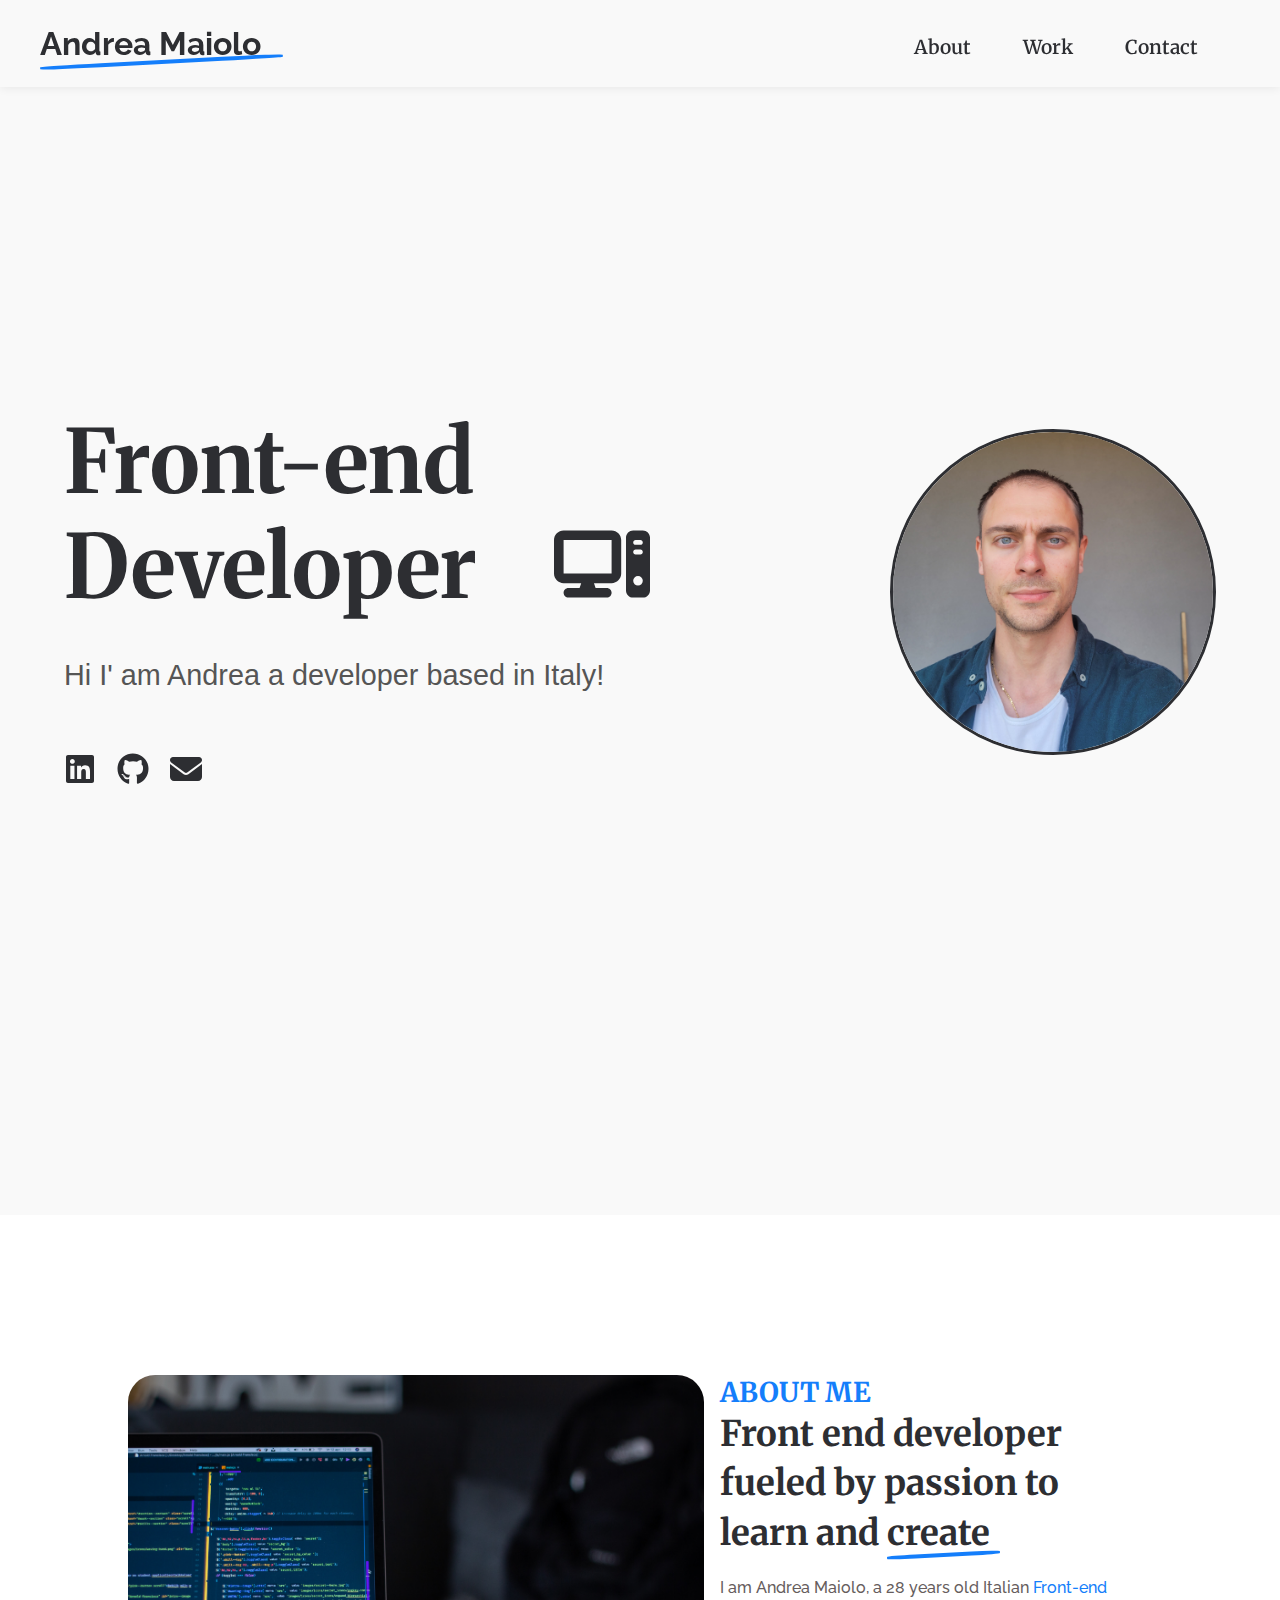
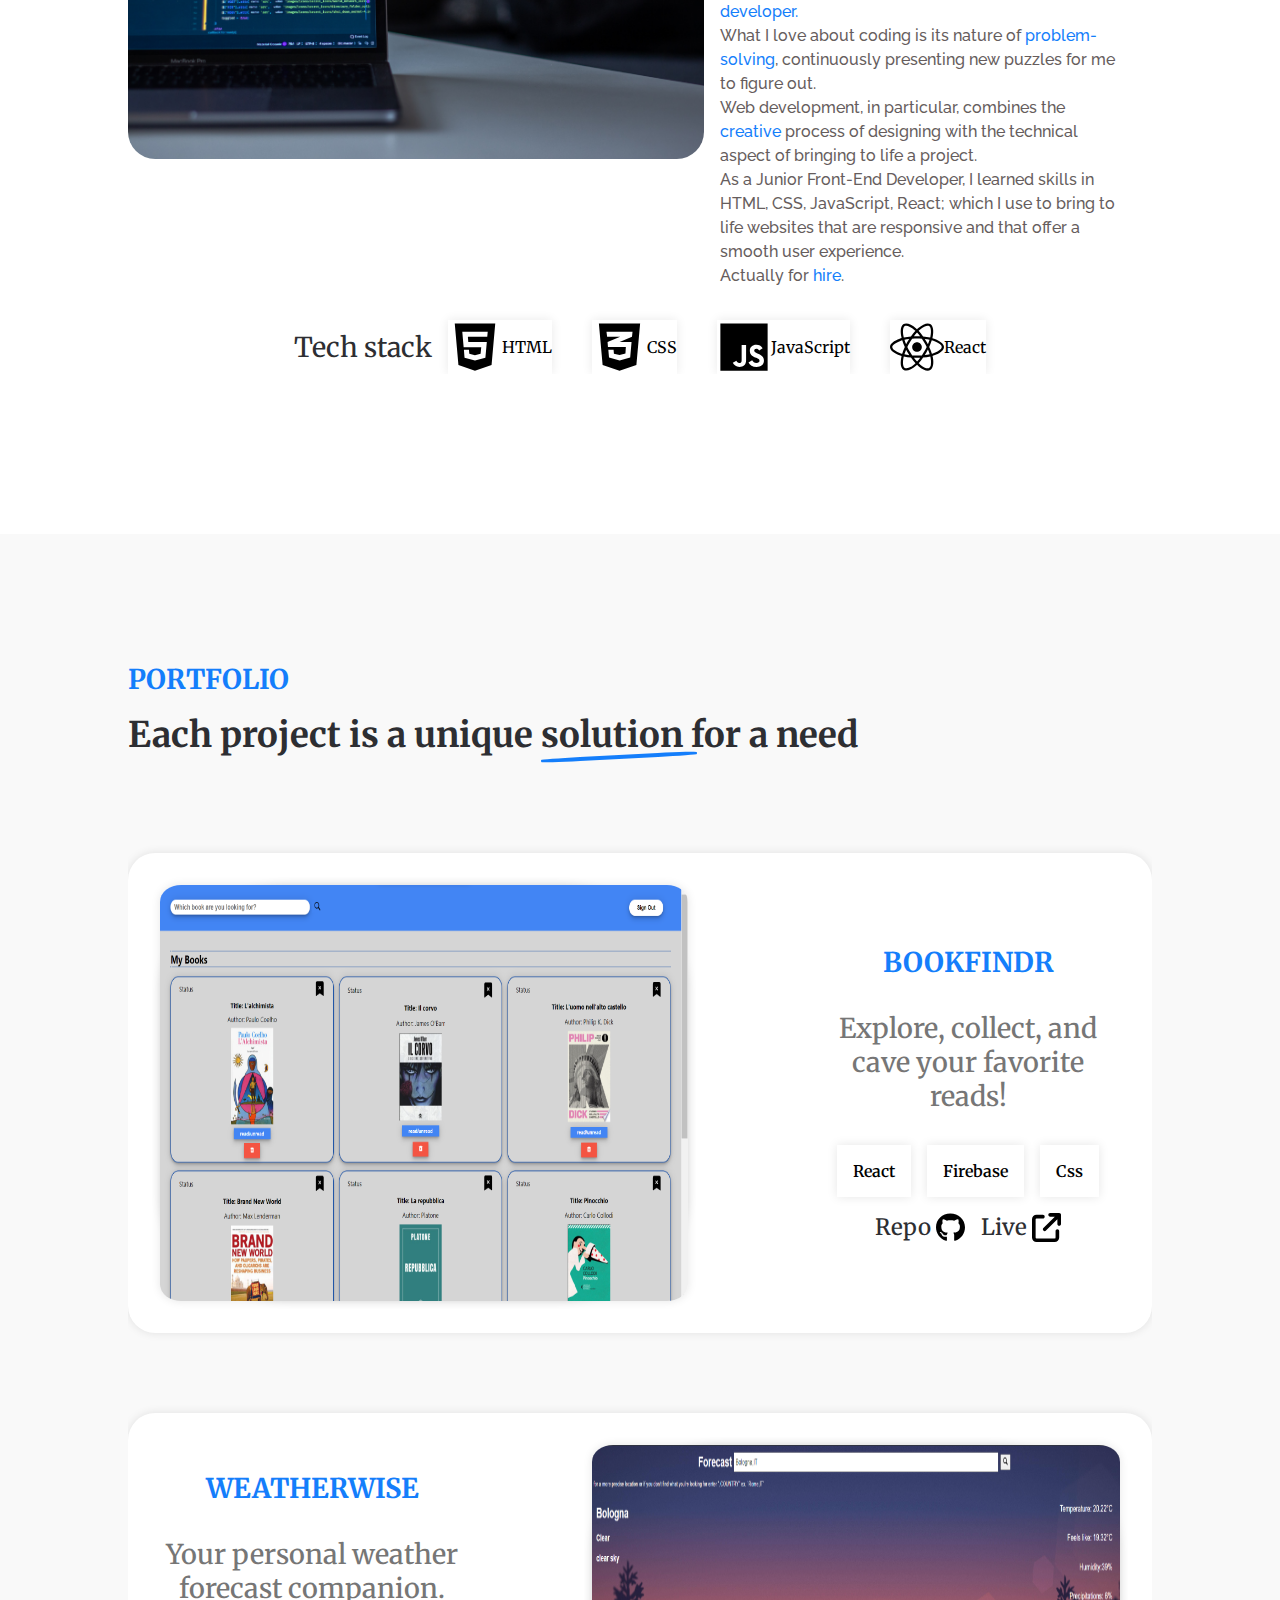
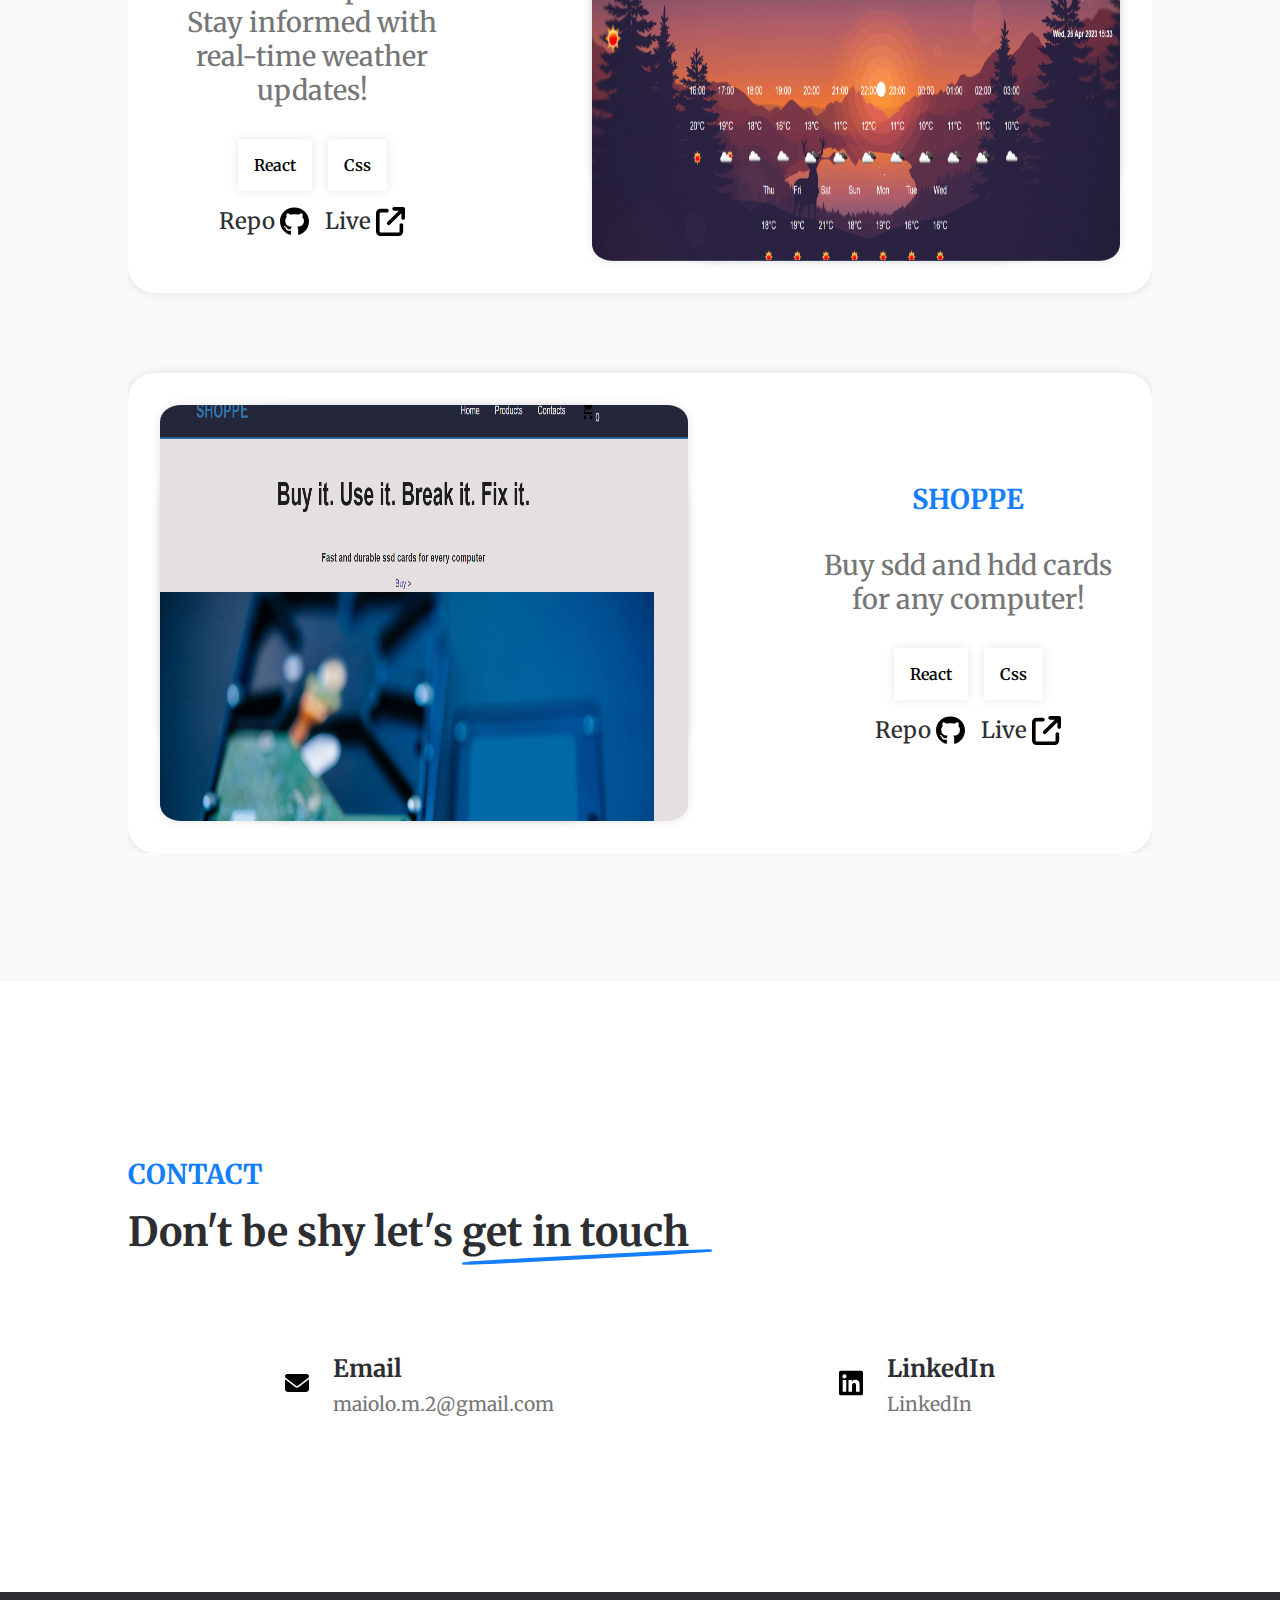
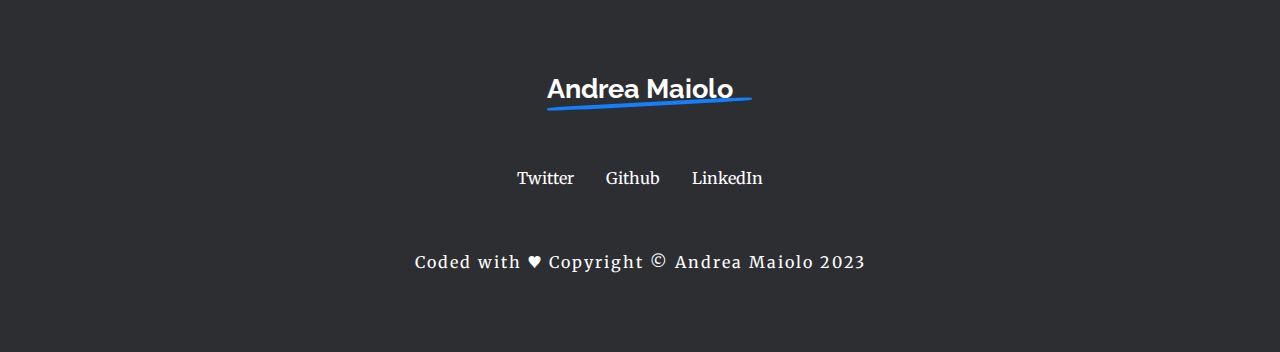
==== index.html @ f1e8a457 "added style to mobile navbar" ====
<!DOCTYPE html>
<html lang="en">
  <head>
    <meta charset="UTF-8">
    <meta name="description" content="Andrea Maiolo, Front-end developer portfolio">
    <meta name="keywords" content="HTML, CSS, JavaScript, Portfolio, WebDevelopment, Front-End developer">
    <meta name="author" content="Andrea Maiolo">
    <meta name="viewport" content="width=device-width, initial-scale=1.0">
    <title>Andrea Maiolo | Web Developer</title>
    <link rel="icon" href="/pictures/icon.png">
    <link rel="stylesheet" type="text/css" href="style.css">
    <link rel="preconnect" href="https://fonts.googleapis.com">
    <link rel="preconnect" href="https://fonts.gstatic.com" crossorigin>
    <link href="https://fonts.googleapis.com/css2?family=Raleway:ital,wght@0,100;0,200;0,300;0,400;0,500;0,600;0,700;1,100;1,200;1,300;1,400;1,500;1,600;1,700&display=swap" rel="stylesheet">
    <link href="https://fonts.googleapis.com/css2?family=Merriweather:ital,wght@0,300;0,400;0,700;0,900;1,300;1,400;1,700;1,900&family=Raleway:ital,wght@0,100;0,200;0,300;0,400;0,500;0,600;0,700;1,100;1,200;1,300;1,400;1,500;1,600;1,700&display=swap" rel="stylesheet">
  </head>
  <body>
    <div class="root">
      <nav class="navbar">
        <h3 id="name"><span class="pencil-underline">Andrea Maiolo</span></h3>
        <ul>
          <li><a aria-label="About" href="#about">About</a></li>
          <li><a aria-label="Work" href="#projects">Work</a></li>
          <li><a aria-label="Contact" href="#contact">Contact</a></li>
          <li>
            <svg alt="menu" class="burgerIcon" xmlns="http://www.w3.org/2000/svg" viewBox="0 0 448 512">
             <path d="M0 96C0 78.3 14.3 64 32 64H416c17.7 0 32 14.3 32 32s-14.3 32-32 32H32C14.3 128 0 113.7 0 96zM0 256c0-17.7 14.3-32 32-32H416c17.7 0 32 14.3 32 32s-14.3 32-32 32H32c-17.7 0-32-14.3-32-32zM448 416c0 17.7-14.3 32-32 32H32c-17.7 0-32-14.3-32-32s14.3-32 32-32H416c17.7 0 32 14.3 32 32z"/>
            </svg>
          </li>
        </ul>
      </nav>

      <div class="mobile-nav closed-menu">
        <span>
          <img src="./pictures/xmark-solid.svg" alt="close-menu" class="closeIcon closed-menu"/>
        </span>
        <ul class="ulNavbar">
          <li><a aria-label="About" class="linkForSection" href="#about">About</a></li>
          <li><a aria-label="Work" class="linkForSection" href="#projects">Work</a></li>
          <li><a aria-label="Contact" class="linkForSection" href="#contact">Contact</a></li>
        </ul>
      </div>

      <section id="home" class="hero">
        <div class="container">
          <div class="hero-content">
            <div class="hero-main">
              <div class="hero-text">
                <h1>Front-end Developer</h1>
                <svg id="computerSvg" alt="computer icon "xmlns="http://www.w3.org/2000/svg" viewBox="0 0 640 512">
                  <path d="M384 96V320H64L64 96H384zM64 32C28.7 32 0 60.7 0 96V320c0 35.3 28.7 64 64 64H181.3l-10.7 32H96c-17.7 0-32 14.3-32 32s14.3 32 32 32H352c17.7 0 32-14.3 32-32s-14.3-32-32-32H277.3l-10.7-32H384c35.3 0 64-28.7 64-64V96c0-35.3-28.7-64-64-64H64zm464 0c-26.5 0-48 21.5-48 48V432c0 26.5 21.5 48 48 48h64c26.5 0 48-21.5 48-48V80c0-26.5-21.5-48-48-48H528zm16 64h32c8.8 0 16 7.2 16 16s-7.2 16-16 16H544c-8.8 0-16-7.2-16-16s7.2-16 16-16zm-16 80c0-8.8 7.2-16 16-16h32c8.8 0 16 7.2 16 16s-7.2 16-16 16H544c-8.8 0-16-7.2-16-16zm32 160a32 32 0 1 1 0 64 32 32 0 1 1 0-64z"/>
                </svg>
                <p>Hi I' am Andrea a developer based in Italy!</p>
                <span>
                  <a aria-label="LinkedIn link"  href="https://www.linkedin.com/in/andrea-maiolo-671196141/">
                    <svg alt="linkdin icon"  xmlns="http://www.w3.org/2000/svg" viewBox="0 0 448 512">
                      <path d="M416 32H31.9C14.3 32 0 46.5 0 64.3v383.4C0 465.5 14.3 480 31.9 480H416c17.6 0 32-14.5 32-32.3V64.3c0-17.8-14.4-32.3-32-32.3zM135.4 416H69V202.2h66.5V416zm-33.2-243c-21.3 0-38.5-17.3-38.5-38.5S80.9 96 102.2 96c21.2 0 38.5 17.3 38.5 38.5 0 21.3-17.2 38.5-38.5 38.5zm282.1 243h-66.4V312c0-24.8-.5-56.7-34.5-56.7-34.6 0-39.9 27-39.9 54.9V416h-66.4V202.2h63.7v29.2h.9c8.9-16.8 30.6-34.5 62.9-34.5 67.2 0 79.7 44.3 79.7 101.9V416z"/>
                    </svg>
                  </a>
                  <a aria-label="Github link"  href="https://github.com/andrea-maiolo">
                    <svg alt="github icon" xmlns="http://www.w3.org/2000/svg" viewBox="0 0 496 512">
                      <path d="M165.9 397.4c0 2-2.3 3.6-5.2 3.6-3.3.3-5.6-1.3-5.6-3.6 0-2 2.3-3.6 5.2-3.6 3-.3 5.6 1.3 5.6 3.6zm-31.1-4.5c-.7 2 1.3 4.3 4.3 4.9 2.6 1 5.6 0 6.2-2s-1.3-4.3-4.3-5.2c-2.6-.7-5.5.3-6.2 2.3zm44.2-1.7c-2.9.7-4.9 2.6-4.6 4.9.3 2 2.9 3.3 5.9 2.6 2.9-.7 4.9-2.6 4.6-4.6-.3-1.9-3-3.2-5.9-2.9zM244.8 8C106.1 8 0 113.3 0 252c0 110.9 69.8 205.8 169.5 239.2 12.8 2.3 17.3-5.6 17.3-12.1 0-6.2-.3-40.4-.3-61.4 0 0-70 15-84.7-29.8 0 0-11.4-29.1-27.8-36.6 0 0-22.9-15.7 1.6-15.4 0 0 24.9 2 38.6 25.8 21.9 38.6 58.6 27.5 72.9 20.9 2.3-16 8.8-27.1 16-33.7-55.9-6.2-112.3-14.3-112.3-110.5 0-27.5 7.6-41.3 23.6-58.9-2.6-6.5-11.1-33.3 2.6-67.9 20.9-6.5 69 27 69 27 20-5.6 41.5-8.5 62.8-8.5s42.8 2.9 62.8 8.5c0 0 48.1-33.6 69-27 13.7 34.7 5.2 61.4 2.6 67.9 16 17.7 25.8 31.5 25.8 58.9 0 96.5-58.9 104.2-114.8 110.5 9.2 7.9 17 22.9 17 46.4 0 33.7-.3 75.4-.3 83.6 0 6.5 4.6 14.4 17.3 12.1C428.2 457.8 496 362.9 496 252 496 113.3 383.5 8 244.8 8zM97.2 352.9c-1.3 1-1 3.3.7 5.2 1.6 1.6 3.9 2.3 5.2 1 1.3-1 1-3.3-.7-5.2-1.6-1.6-3.9-2.3-5.2-1zm-10.8-8.1c-.7 1.3.3 2.9 2.3 3.9 1.6 1 3.6.7 4.3-.7.7-1.3-.3-2.9-2.3-3.9-2-.6-3.6-.3-4.3.7zm32.4 35.6c-1.6 1.3-1 4.3 1.3 6.2 2.3 2.3 5.2 2.6 6.5 1 1.3-1.3.7-4.3-1.3-6.2-2.2-2.3-5.2-2.6-6.5-1zm-11.4-14.7c-1.6 1-1.6 3.6 0 5.9 1.6 2.3 4.3 3.3 5.6 2.3 1.6-1.3 1.6-3.9 0-6.2-1.4-2.3-4-3.3-5.6-2z"/>
                    </svg>
                  </a>
                  <a aria-label="Email"  href="mailto:maiolo.m.2@gmail.com">
                    <svg alt="email icon" xmlns="http://www.w3.org/2000/svg" viewBox="0 0 512 512">
                      <path d="M48 64C21.5 64 0 85.5 0 112c0 15.1 7.1 29.3 19.2 38.4L236.8 313.6c11.4 8.5 27 8.5 38.4 0L492.8 150.4c12.1-9.1 19.2-23.3 19.2-38.4c0-26.5-21.5-48-48-48H48zM0 176V384c0 35.3 28.7 64 64 64H448c35.3 0 64-28.7 64-64V176L294.4 339.2c-22.8 17.1-54 17.1-76.8 0L0 176z"/>
                    </svg>
                  </a>
                </span>
              </div>
              <div class="hero-img">
                <img alt="personal picture" id="personal-pic" src="./pictures/personalPic2.jpg">
              </div>
            </div>
          </div>
        </div>
      </section>

      <section class="about" id="about">
        <div class="nonHeroContainers">
          <div class="about-container">
            <div class="img-side">
              <img id="about-img" alt="laptop picture" src="./pictures/arnold-francisca-nPhl2x4fk2s-unsplash.jpg">
            </div>
            <div class="text-side">
              <h3>About me</h3>
              <h4>Front end developer fueled by passion to learn and <span class="pencil-underline">create</span></h4>
              <p>
                I am Andrea Maiolo, a 28 years old Italian <span class="highlights">Front-end developer.</span><br/>
                What I love about coding is its nature of <span class="highlights">problem-solving</span>, continuously presenting
                new puzzles for me to figure out.<br/>
                Web development, in particular, combines the
                 <span class="highlights">creative</span> process of designing with the 
                technical aspect of bringing to life a project.<br/>
                As a Junior Front-End Developer, I learned skills in HTML, CSS, JavaScript, React;
                which I  use to bring to life websites that are responsive and that offer a smooth user experience.<br/>
                Actually for <span class="highlights">hire</span>.
              </p>
            </div>
            <div class="skills">
              <p id="tech-stack">Tech stack</p>
               <div class="logos">
                <ul>
                  <li>
                     <img alt="html icon" src="./pictures/html5.svg">
                     <p>HTML</p>
                  </li>
                  <li>
                      <img alt="css icon" src="./pictures/css3-alt.svg">
                      <p>CSS</p>
                 </li>
                 <li>
                      <img alt="javascript icon" src="./pictures/js.svg">
                      <p>JavaScript</p>
                  </li>
                  <li>
                      <img alt="react icon" src="./pictures/react.svg">
                      <p>React</p>
                  </li>
                </ul>
              </div> 
            </div>
          </div>
        </div>
      </section>

      <section class="projects" id="projects">
        <div class="nonHeroContainers" >
          <div class="project-content">
            <p>Portfolio</p>
            <h3>Each project is a unique  <span class="pencil-underline">solution</span> for a need</h3>
            <div class="projects-grid">
              <div class="single-proj">
                <div class="proj-img">
                  <a aria-label="Github project repo"  target="_blank" href="https://andrea-maiolo.github.io/library-app/">
                  <img src="./pictures/libraryProject.png" id="proj-1-img" alt="library project"/>
                  </a>
                </div>
                <div class="proj-text">
                  <h3>BookFindr</h3>
                  <p>Explore, collect, and cave your favorite reads!</p>
                  <div class="stack">
                    <p>React</p>
                    <p>Firebase</p>
                    <p>Css</p>
                  </div>
                  <div class="links">
                    <a aria-label="Github project repo" target="_blank" class="anchor-proj" href="https://github.com/andrea-maiolo/library-app">Repo
                      <img alt="github icon" class="icon-proj" src="./pictures/github.svg"/>
                    </a>
                    <a aria-label="Live site"  target="_blank" class="anchor-proj"  href="https://andrea-maiolo.github.io/library-app/">Live
                      <img alt="github icon" class="icon-proj" src="./pictures/arrow-up-right-from-square-solid.svg"/>
                    </a>
                  </div>
                </div>
              </div>
              <div class="single-proj">
                <div class="proj-text">
                  <h3>WeatherWise</h3>
                  <p>Your personal weather forecast companion. Stay informed with real-time weather updates!</p>
                  <div class="stack">
                    <p>React</p>
                    <p>Css</p>
                  </div>
                  <div class="links">
                    <a aria-label="Github project repo" target="_blank" class="anchor-proj" href="https://github.com/andrea-maiolo/weather-app/">Repo
                      <img alt="github icon" class="icon-proj" src="./pictures/github.svg"/>
                    </a>
                    <a aria-label="Live site" target="_blank" class="anchor-proj"  href="https://andrea-maiolo.github.io/weather-app/">Live
                      <img alt="github icon" class="icon-proj" src="./pictures/arrow-up-right-from-square-solid.svg"/>
                    </a>
                  </div>
                </div>
                <div class="proj-img">
                  <a aria-label="Github project repo"  target="_blank" href="https://andrea-maiolo.github.io/weather-app/">
                    <img alt="weather-app project" id="proj-2-img" src="./pictures/weather.png" />
                  </a>
                </div>
              </div>
              <div class="single-proj">
                <div class="proj-img">
                  <a aria-label="Github project repo" target="_blank" href= "https://andrea-maiolo.github.io/eCommerce/">
                    <img alt="e-commerce project" id="proj-3-img" src="./pictures/ecomProject.png" />
                  </a>
                </div>
                <div class="proj-text">
                  <h3>Shoppe</h3>
                  <p>Buy sdd and hdd cards for any computer!</p>
                  <div class="tech stack">
                    <p>React</p>
                    <p>Css</p>
                  </div>
                  <div class="links">
                    <a aria-label="Github project repo" target="_blank" class="anchor-proj" href="https://github.com/andrea-maiolo/eCommerce/">Repo
                      <img alt="github icon" class="icon-proj" src="./pictures/github.svg"/>
                    </a>
                    <a aria-label="Live site" target="_blank" class="anchor-proj"  href="https://andrea-maiolo.github.io/eCommerce/">Live
                      <img alt="github icon" class="icon-proj" src="./pictures/arrow-up-right-from-square-solid.svg"/>
                    </a>
                  </div>
                </div>
              </div>
            </div>
          </div>
        </div>
      </section>

      <section class="contact" id="contact">
        <div class="nonHeroContainers">
          <div class="contact-content">
            <div class="contact-title">
              <p>contact</p>
              <h3>Don't be shy let's <span class="pencil-underline">get in touch</span></h3>
            </div>
            <div class="contact-icons">
              <div class="singleIcon leftIcon">
              <span>
                <img alt="email icon" id="mailContactIcon" src="./pictures/envelope-solid.svg"/> 
              </span>
              <div class="contact-info">
                <h4>Email</h4>
                <a aria-label="Email"  href="mailto:maiolo.m.2@gmail.com">maiolo.m.2@gmail.com</a>
                </div>
              </div>
              <div class="singleIcon rightIcon">
                <span>
                  <img alt="LinkedIn icon" id="inContactIcon" src="./pictures/linkedin.svg"/> 
                </span>
                <div class="contact-info">
                  <h4>LinkedIn</h4>
                  <a aria-label="LinkedIn link"  href="https://www.linkedin.com/in/andrea-maiolo-671196141/">LinkedIn</a>
                </div>
              </div>
            </div>
          </div>
        </div>
      </section>

      <footer>
        <div class="nonHeroContainers">
          <div class="footerc">
            <h3 id="nameFooter"><span class="pencil-underline-footer">Andrea Maiolo</a></h3>
            <div class="footerc-socials">
              <a aria-label="twitter personal profile"  target="_blank" href="https://twitter.com/@AndreaMaiolo_" >Twitter</a>
              <a aria-label="github personal profile"  target="_blank" href="https://github.com/andrea-maiolo">Github</a>
              <a aria-label="linkedin personal profile"  target="_blank" href="https://www.linkedin.com/in/andrea-maiolo-671196141/">LinkedIn</a>
            </div>
            <p>Coded with ♥ Copyright © Andrea Maiolo 2023</p>
          </div>
        </div>
      </footer>
    </div>
  </body>
  <script src="main.js"></script>
</html>
---- style.css ----
* {
  box-sizing: border-box;
  margin: 0;
  padding: 0;
}

html {
  scroll-behavior: smooth;
}

body {
  height: 100%;
  background-color: #e1dfdd;
  margin: 0;
  font-family: Merriweather;
}

.root {
  margin: 0;
  padding: 0;
  box-sizing: border-box;
}

.navbar {
  display: flex;
  align-items: center;
  justify-content: space-between;
  background-color: #f9f9f9;
  box-shadow: 0 0 10px rgba(0, 0, 0, 0.09);
  font-size: 1.7rem;
  position: fixed;
  top: 0;
  left: 0;
  width: 100%;
  padding: 25px 40px;
  z-index: 1;
}

#name {
  color: #2d2e32;
  cursor: pointer;
  font-family: Raleway, sans-serif;
}

.burgerIcon {
  display: none;
}

nav ul {
  display: flex;
  gap: 2rem;
  list-style: none;
}

nav > ul > li > a {
  color: #2d2e32;
  font-weight: 600;
  text-decoration: none;
  font-size: 1.2rem;
  position: relative;
  padding: 0 10px;
}

nav > ul > li > a::after {
  display: block;
  content: "";
  position: absolute;
  background-color: #147efb;
  height: 4px;
  width: 0;
  left: 0;
  bottom: -2px;
  border-radius: 25%;
  transition: all 0.3s;
}

nav > ul > li > a:hover::after {
  width: 110%;
  transform: rotate(-3deg);
}

.mobile-nav {
  align-items: center;
  background-color: #fff;
  display: flex;
  height: 100vh;
  justify-content: center;
  left: 0;
  position: fixed;
  text-align: center;
  top: 0;
  transition: all 0.3s ease-in-out;
  width: 100%;
  z-index: 300;
}

.closed-menu {
  left: -100% !important;
}

.ulNavbar > li > a {
  color: #2d2e32;
  font-weight: 600;
  text-decoration: none;
  position: relative;
  padding: 0 10px;
}

.ulNavbar > li > a::after {
  display: block;
  content: "";
  position: absolute;
  background-color: #147efb;
  height: 4px;
  width: 0;
  left: 0;
  bottom: -2px;
  border-radius: 25%;
  transition: all 0.3s;
}

.ulNavbar > li > a:hover::after {
  width: 110%;
  transform: rotate(-3deg);
}

.container {
  margin: 0 auto;
  max-width: 107rem;
  padding: 0 4rem;
}

.hero {
  background-color: #f9f9f9;
}

.hero-content {
  display: flex;
  flex-direction: column;
  align-items: center;
  justify-content: end;
  height: 100vh;
  width: 100%;
  overflow: hidden;
}

.hero-main {
  align-items: center;
  display: flex;
  gap: 2rem;
  justify-content: center;
  position: relative;
}

.hero-text {
  display: flex;
  flex-direction: column;
  max-width: 50rem;
  position: relative;
}

.hero-text svg {
  height: 6rem;
  position: absolute;
  right: 13rem;
  top: 8.7rem;
  width: 6rem;
  fill: #2d2e32;
}

.hero-text h1 {
  color: #2d2e32;
  font-size: 5.5rem;
  line-height: 1.2;
  margin-bottom: 2rem;
  margin-top: 2rem;
}

.hero-text p {
  color: #555;
  font-family: Mulish, sans-serif;
  font-size: 1.8rem;
  font-weight: 500;
  line-height: 1.6;
}

.hero-text span {
  cursor: pointer;
  display: flex;
  gap: 1.3rem;
  margin: 2.5rem 0;
}

.hero-text span a {
  color: #2d2e32;
  font-size: 3rem;
}

.hero-text span svg {
  position: inherit;
  fill: #2d2e32;
  width: 2rem;
  height: 2rem;
}

.hero-img {
  border: 3px solid #2d2e32;
  position: relative;
  border-radius: 50%;
  display: flex;
  margin-bottom: 2rem;
}

#personal-pic {
  height: 20em;
  width: 20em;
  border-radius: 50%;
}

.about {
  background-color: #fff;
  padding: 10rem 0;
}

.nonHeroContainers {
  margin: 0 auto;
  max-width: 107rem;
  padding: 0 8rem;
}

.about-container {
  align-items: center;
  display: grid;
  grid-template-areas:
    "about-img about-text"
    "about-tech about-tech";
  justify-content: center;
  gap: 1rem;
  overflow: hidden;
}

.img-side {
  position: relative;
  grid-area: about-img;
  height: 100%;
}

#about-img {
  border-radius: 1.7rem;
  width: 36rem;
}

.text-side {
  padding-right: 1.5rem;
  grid-area: about-text;
  margin-bottom: 1rem;
}

.text-side h3 {
  color: #147efb;
  font-size: 1.7rem;
  font-weight: 700;
  text-transform: uppercase;
}

.text-side h4 {
  color: #2d2e32;
  font-size: 2.2rem;
  line-height: 1.4;
  margin-bottom: 1.2rem;
}

.pencil-underline {
  position: relative;
}

.pencil-underline::after {
  content: "";
  position: absolute;
  bottom: -2px;
  left: 0;
  width: 110%;
  height: 4px;
  background-color: #147efb;
  border-radius: 25%;
  transform: rotate(-3deg);
}

.text-side p {
  color: #665d5d;
  font-family: Raleway, sans-serif;
  font-weight: 500;
  line-height: 1.5;
}

.skills {
  grid-area: about-tech;
  display: flex;
  align-items: center;
  justify-content: center;
  gap: 1rem;
}

#tech-stack {
  font-size: 1.7rem;
  color: #2d2e32;
}

.skills ul {
  display: flex;
  flex-wrap: wrap;
  gap: 2.5rem;
  list-style: none;
}

.skills ul li {
  box-shadow: 0 0 10px rgba(0, 0, 0, 0.09);
  cursor: pointer;
  display: flex;
  align-items: center;
  justify-content: center;
}

.skills ul li img {
  height: 3.4rem;
  width: 3.4rem;
}

.projects {
  background-color: #f9f9f9;
  padding: 8rem 0;
}

.project-content {
  display: flex;
  flex-direction: column;
  overflow: hidden;
}

.project-content p {
  color: #147efb;
  font-size: 1.7rem;
  font-weight: 700;
  margin-bottom: 1rem;
  text-transform: uppercase;
}

.project-content h3 {
  color: #2d2e32;
  font-size: 2.2rem;
  margin-bottom: 6rem;
}

.projects-grid {
  /* technicaly not a grid */
  display: flex;
  flex-direction: column;
  gap: 5rem;
  height: auto;
}

.single-proj {
  display: flex;
  flex-direction: row;
  gap: 8rem;
  height: 30rem;
  padding: 2rem;
  background-color: #fff;
  border-radius: 1.7rem;
  box-shadow: 0 0 10px rgba(0, 0, 0, 0.1);
  transition: all 0.3s;
}

.single-proj:hover {
  transform: translateY(-10px);
  box-shadow: 7px 7px 2px rgba(66, 133, 244, 0.1);
}

#proj-1-img {
  height: 100%;
  max-width: 33rem;
  border-radius: 4%;
  box-shadow: 0 0 10px rgba(0, 0, 0, 0.1);
}

#proj-2-img {
  height: 100%;
  max-width: 33rem;
  border-radius: 4%;
  box-shadow: 0 0 10px rgba(0, 0, 0, 0.1);
}

#proj-3-img {
  height: 100%;
  max-width: 33rem;
  border-radius: 4%;
  box-shadow: 0 0 10px rgba(0, 0, 0, 0.1);
}

.proj-img {
  border-radius: 25%;
  box-shadow: 0 0 10px rgba(0, 0, 0, 0.1);
}

.proj-text {
  display: flex;
  flex-direction: column;
  align-items: center;
  height: auto;
  justify-content: center;
  width: 30rem;
}

.proj-text h3 {
  color: #147efb;
  font-size: 1.7rem;
  margin-bottom: 2rem;
  position: relative;
  text-transform: uppercase;
}

.proj-text p {
  color: #767676;
  font-size: 1.7rem;
  font-weight: 500;
  text-align: center;
  text-transform: none;
}

.stack {
  display: flex;
  gap: 1rem;
  justify-content: center;
  margin-top: 1rem;
}

.stack p {
  background-color: #fff;
  box-shadow: 0 0 10px rgba(0, 0, 0, 0.1);
  color: #000 !important;
  font-weight: 600 !important;
  padding: 1rem;
  font-size: 16px;
}

.links {
  align-items: center;
  display: flex;
  gap: 1rem;
  justify-content: center;
}

.links a {
  color: #2d2e32;
  font-size: 1.4rem;
  font-weight: 500;
  gap: 5px;
  text-decoration: none;
}

.anchor-proj {
  display: flex;
  align-items: center;
  justify-content: center;
}

.icon-proj {
  width: 1.8rem;
}

.highlights {
  color: #147efb;
}

.contact {
  background-color: #fff;
  padding: 11rem 0;
}

.contact-content {
  display: flex;
  flex-direction: column;
  overflow: hidden;
}

.contact-title p {
  color: #147efb;
  font-size: 1.7rem;
  font-weight: 700;
  margin-bottom: 1rem;
  text-transform: uppercase;
}

.contact-title h3 {
  color: #2d2e32;
  font-size: 2.5rem;
}

.contact-icons {
  display: flex;
  flex-wrap: wrap;
  gap: 8rem;
  margin-top: 6rem;
  justify-content: space-evenly;
}

.singleIcon {
  align-items: center;
  display: flex;
  gap: 1.5rem;
  transition: all 0.3s;
  cursor: pointer;
  border-radius: 5%;
}

.singleIcon:hover {
  transform: translateY(-10px);
  box-shadow: 5px 5px 5px rgba(66, 133, 244, 0.5);
}

.singleIcon span img {
  width: 1.5rem;
}

.contact-info {
  display: flex;
  flex-direction: column;
  gap: 0.5rem;
}

.contact-info h4 {
  color: #2d2e32;
  font-size: 1.5rem;
}

.contact-info a {
  color: #767676;
  cursor: pointer;
  font-size: 1.2rem;
  text-decoration: none;
}

footer {
  background-color: #2d2e32;
  padding: 5rem 0;
  width: 100%;
}

.footerc {
  display: flex;
  align-items: center;
  justify-content: space-between;
  flex-direction: column;
  gap: 4rem;
}

.footerc p {
  color: #fff;
  letter-spacing: 0.2ch;
}

#nameFooter {
  color: #fff;
  cursor: pointer;
  font-family: Raleway, sans-serif;
  font-size: 1.7rem;
}

.pencil-underline-footer {
  position: relative;
}

.pencil-underline-footer::after {
  content: "";
  position: absolute;
  bottom: -2px;
  left: 0;
  width: 110%;
  height: 4px;
  background-color: #147efb;
  border-radius: 25%;
  transform: rotate(-3deg);
}

.footerc-socials {
  display: flex;
  gap: 2rem;
}

.footerc-socials a {
  text-decoration: none;
  color: #fff;
  cursor: pointer;
}

@media screen and (min-width: 300px) and (max-width: 424px) {
  .navbar > ul > li > a {
    display: none;
  }

  .closeIcon {
    cursor: pointer;
    width: 2rem;
    position: absolute;
    top: 1.2rem;
    right: 1.8rem;
  }

  .burgerIcon {
    cursor: pointer;
    display: inline;
    width: 1.5rem;
    fill: #2d2e32;
  }

  .ulNavbar {
    list-style: none;
    font-size: 2em;
    line-height: 8rem;
  }

  #computerSvg {
    position: initial;
  }

  .hero-content {
    justify-content: center;
    height: 142vh;
  }

  .container {
    padding: 0 1rem;
  }

  .nonHeroContainers {
    padding: 0 1rem;
  }

  .hero-main {
    flex-direction: column;
  }

  .hero-text {
    align-items: center;
    justify-content: center;
  }

  .hero-text h1 {
    font-size: 2.2rem;
  }

  .about-container {
    display: flex;
    flex-direction: column;
  }

  .skills {
    flex-direction: column;
  }

  .single-proj {
    flex-direction: column;
    gap: 4rem;
    height: auto;
    align-items: center;
  }

  .contact-icons {
    gap: 4rem;
  }
}

@media screen and (min-width: 425px) and (max-width: 768px) {
  .navbar > ul > li > a {
    display: none;
  }

  .closeIcon {
    cursor: pointer;
    width: 2rem;
    position: absolute;
    top: 1.2rem;
    right: 1.8rem;
  }

  .burgerIcon {
    cursor: pointer;
    display: inline;
    width: 1.5rem;
    fill: #2d2e32;
  }

  .ulNavbar {
    list-style: none;
    font-size: 2em;
    line-height: 8rem;
  }

  #computerSvg {
    position: initial;
  }

  .hero-content {
    justify-content: center;
    height: 180vh;
  }

  .container {
    padding: 0 1rem;
  }

  .nonHeroContainers {
    padding: 0 1rem;
  }

  .hero-main {
    flex-direction: column;
  }

  .hero-text {
    align-items: center;
    justify-content: center;
  }

  .hero-text h1 {
    font-size: 2.2rem;
  }

  .about-container {
    display: flex;
    flex-direction: column;
  }

  .single-proj {
    flex-direction: column;
    gap: 4rem;
    height: auto;
    align-items: center;
  }

  .contact-icons {
    gap: 4rem;
  }
}

@media screen and (min-width: 768px) and (max-width: 1023px) {
  .hero-content {
    height: 200vh;
  }

  .hero-main {
    flex-direction: column;
  }

  .hero-text {
    align-items: center;
  }

  .hero-text h1 {
    font-size: 3.5rem;
  }

  #computerSvg {
    position: initial;
  }

  .about-container {
    display: flex;
    flex-direction: column;
  }

  .single-proj {
    flex-direction: column;
    gap: 4rem;
    height: auto;
    align-items: center;
  }
}

@media screen and (min-width: 1024px) and (max-width: 1249px) {
  #computerSvg {
    position: initial;
  }

  .hero-content {
    justify-content: center;
    height: 142vh;
  }

  .single-proj {
    gap: 4rem;
  }

  #proj-1-img {
    max-width: 26rem;
  }

  #proj-2-img {
    max-width: 26rem;
  }

  #proj-3-img {
    max-width: 26rem;
  }
}

@media screen and (min-width: 1250px) {
  .hero-content {
    justify-content: center;
    height: 135vh;
  }
}

@media screen and (min-width: 1441px) {
  .navbar {
    justify-content: space-evenly;
  }

  .hero-content {
    justify-content: center;
  }

  .about {
    padding: 12rem 0;
  }

  .about-container {
    gap: 5rem;
  }

  .about-container p {
    font-size: 20px;
  }

  .img-side {
    height: 100%;
  }
}
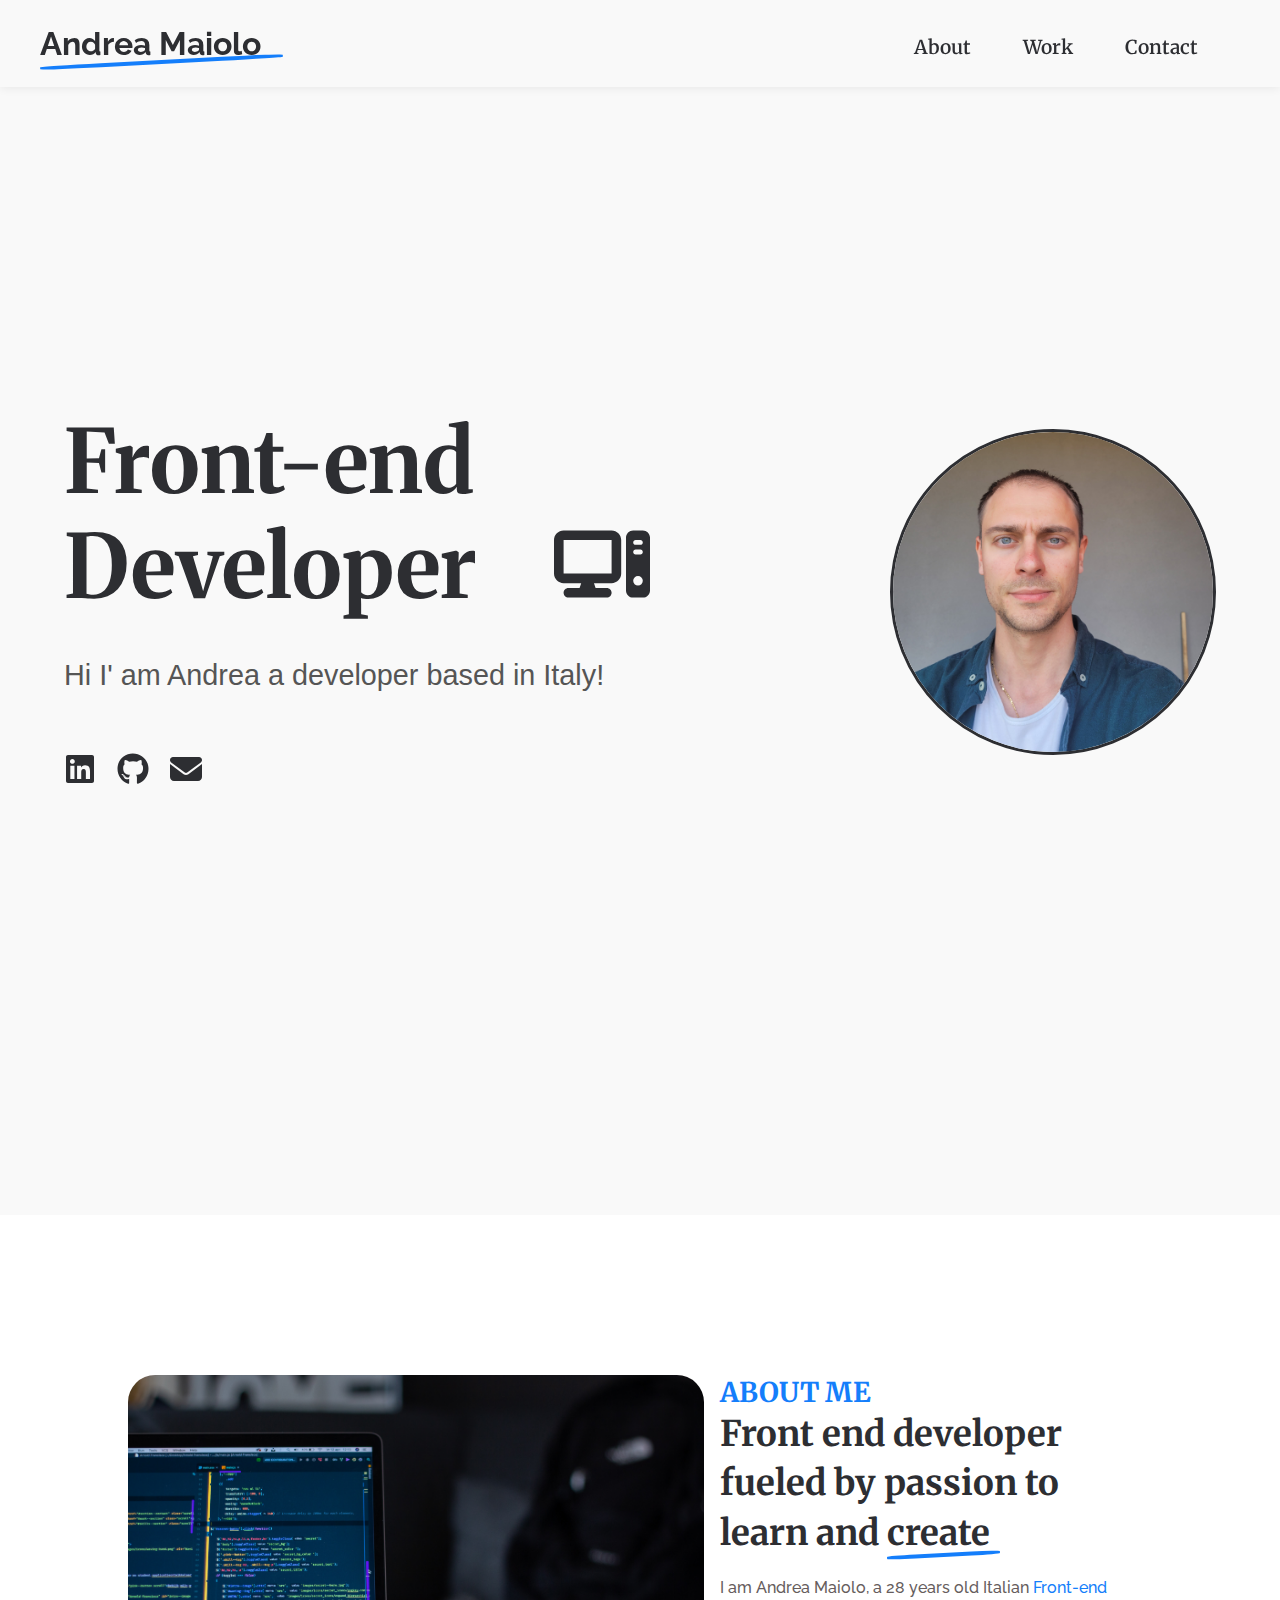
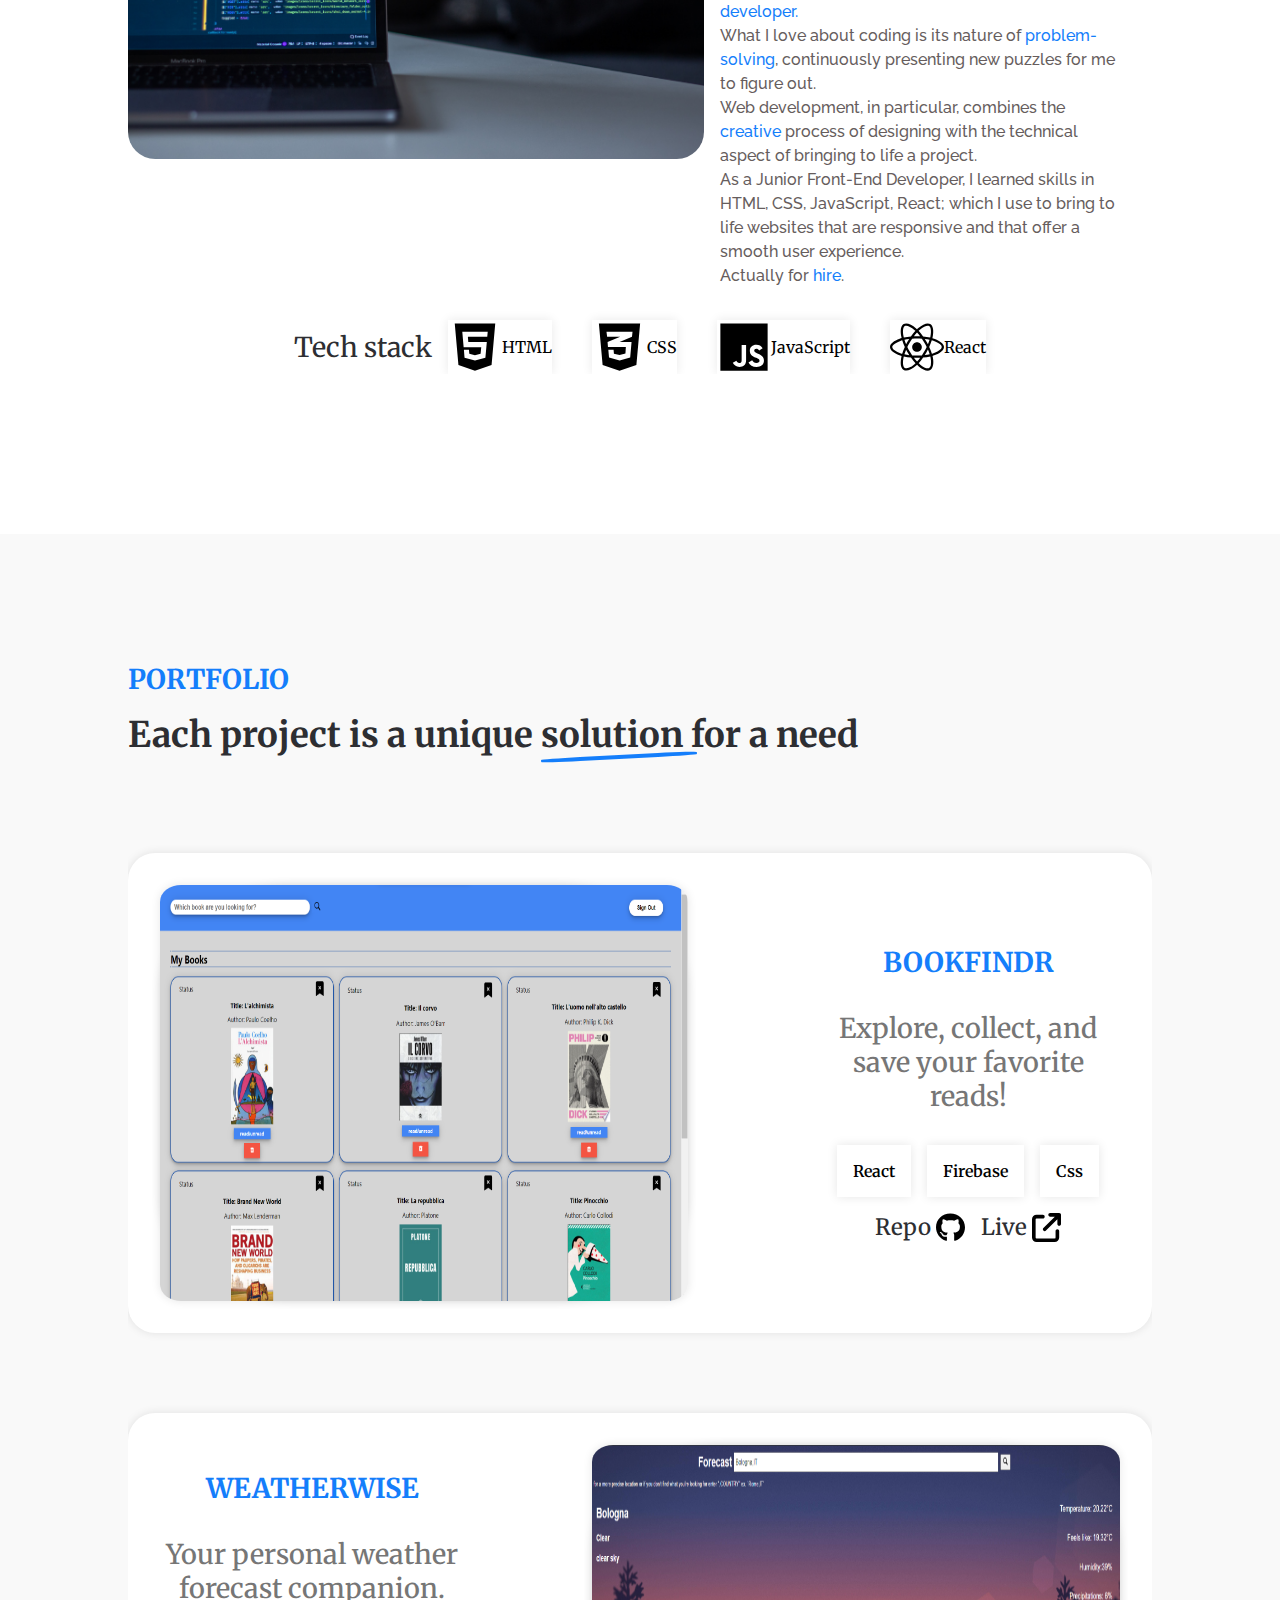
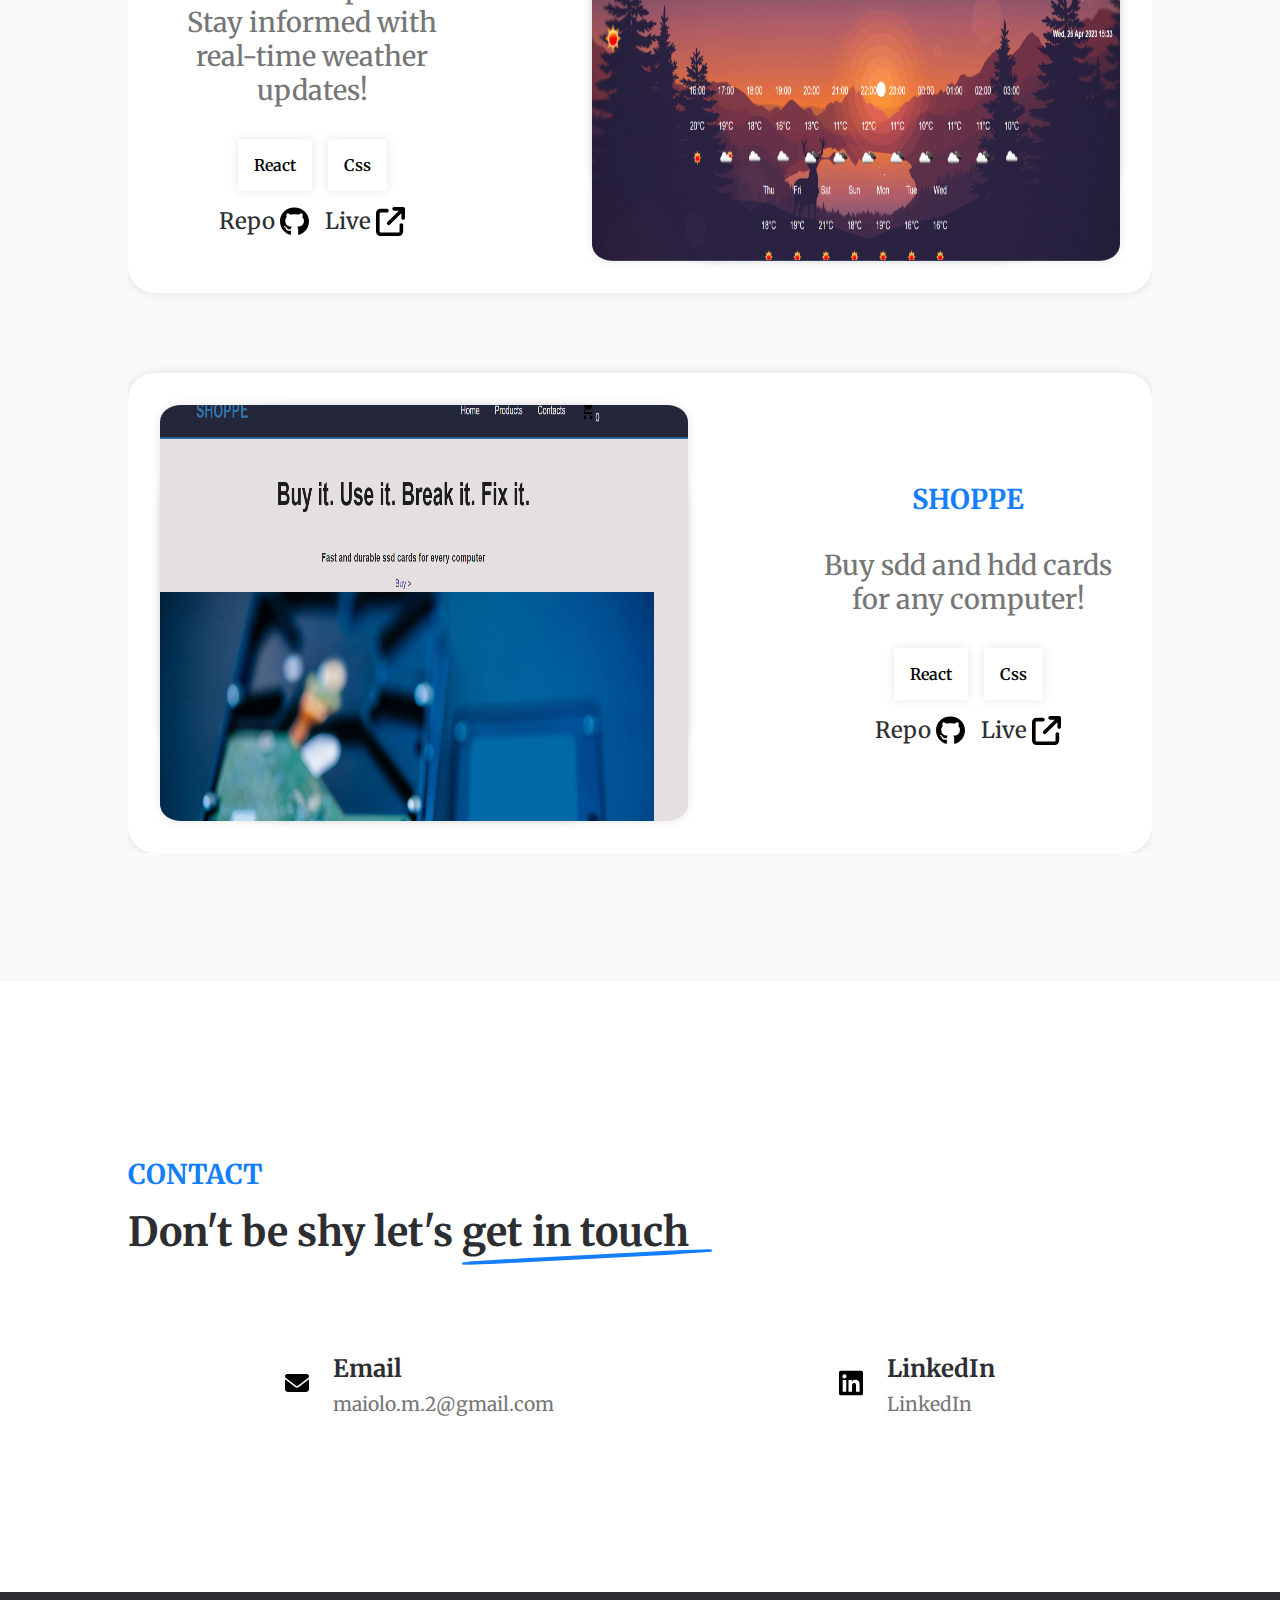
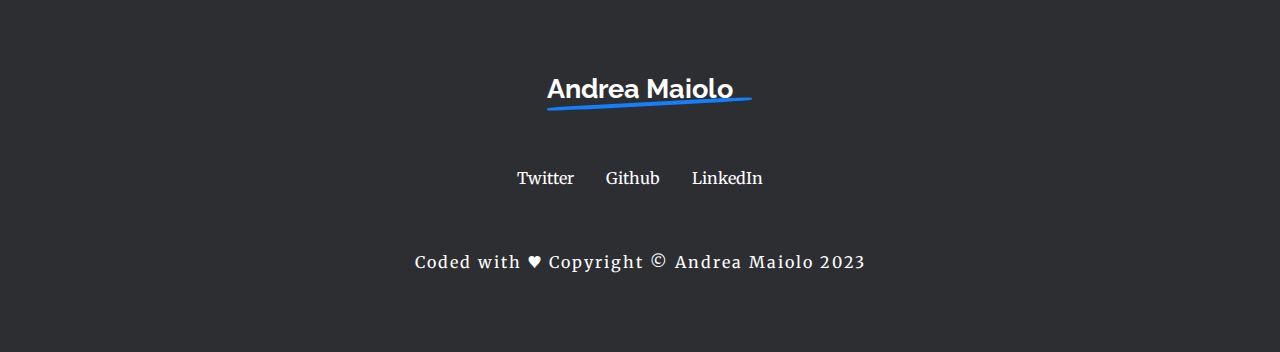
==== commit a53da06b: "Update index.html" ====
--- a/index.html
+++ b/index.html
@@ -139,7 +139,7 @@
                 </div>
                 <div class="proj-text">
                   <h3>BookFindr</h3>
-                  <p>Explore, collect, and cave your favorite reads!</p>
+                  <p>Explore, collect, and save your favorite reads!</p>
                   <div class="stack">
                     <p>React</p>
                     <p>Firebase</p>
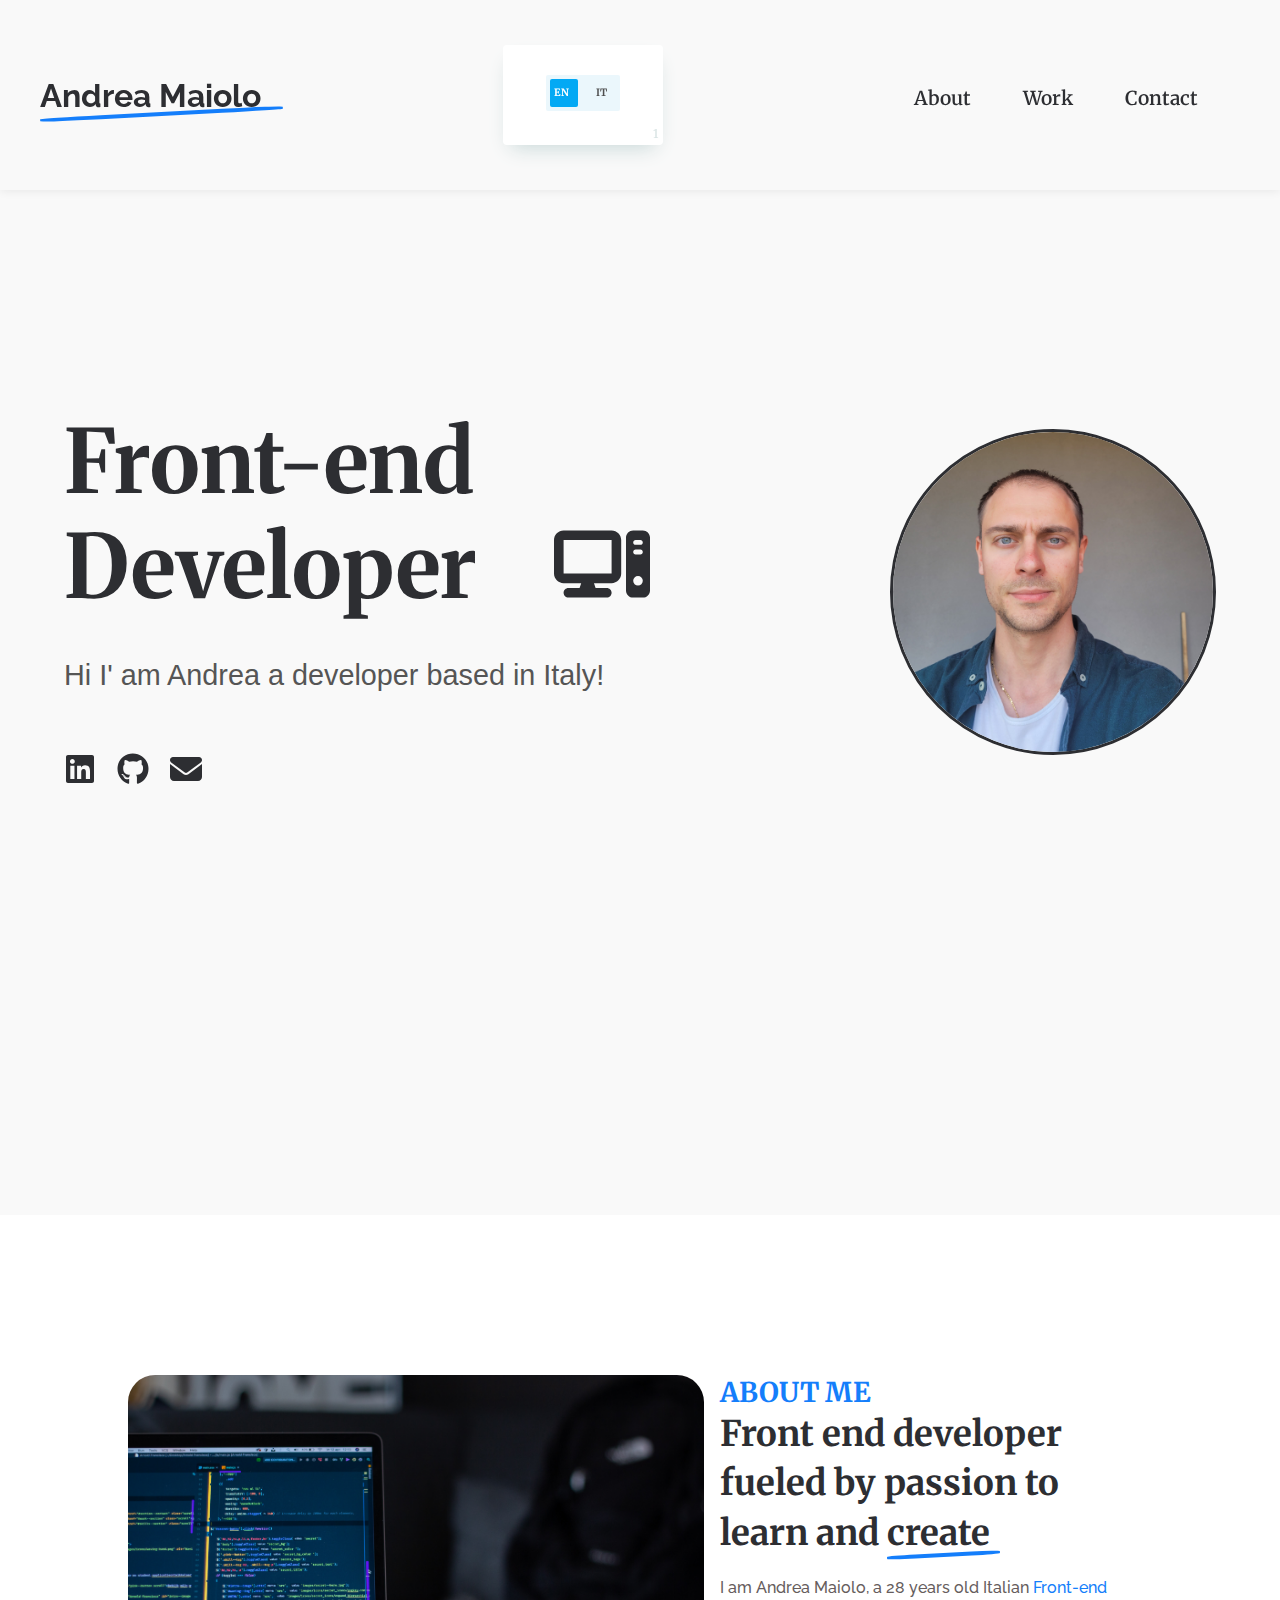
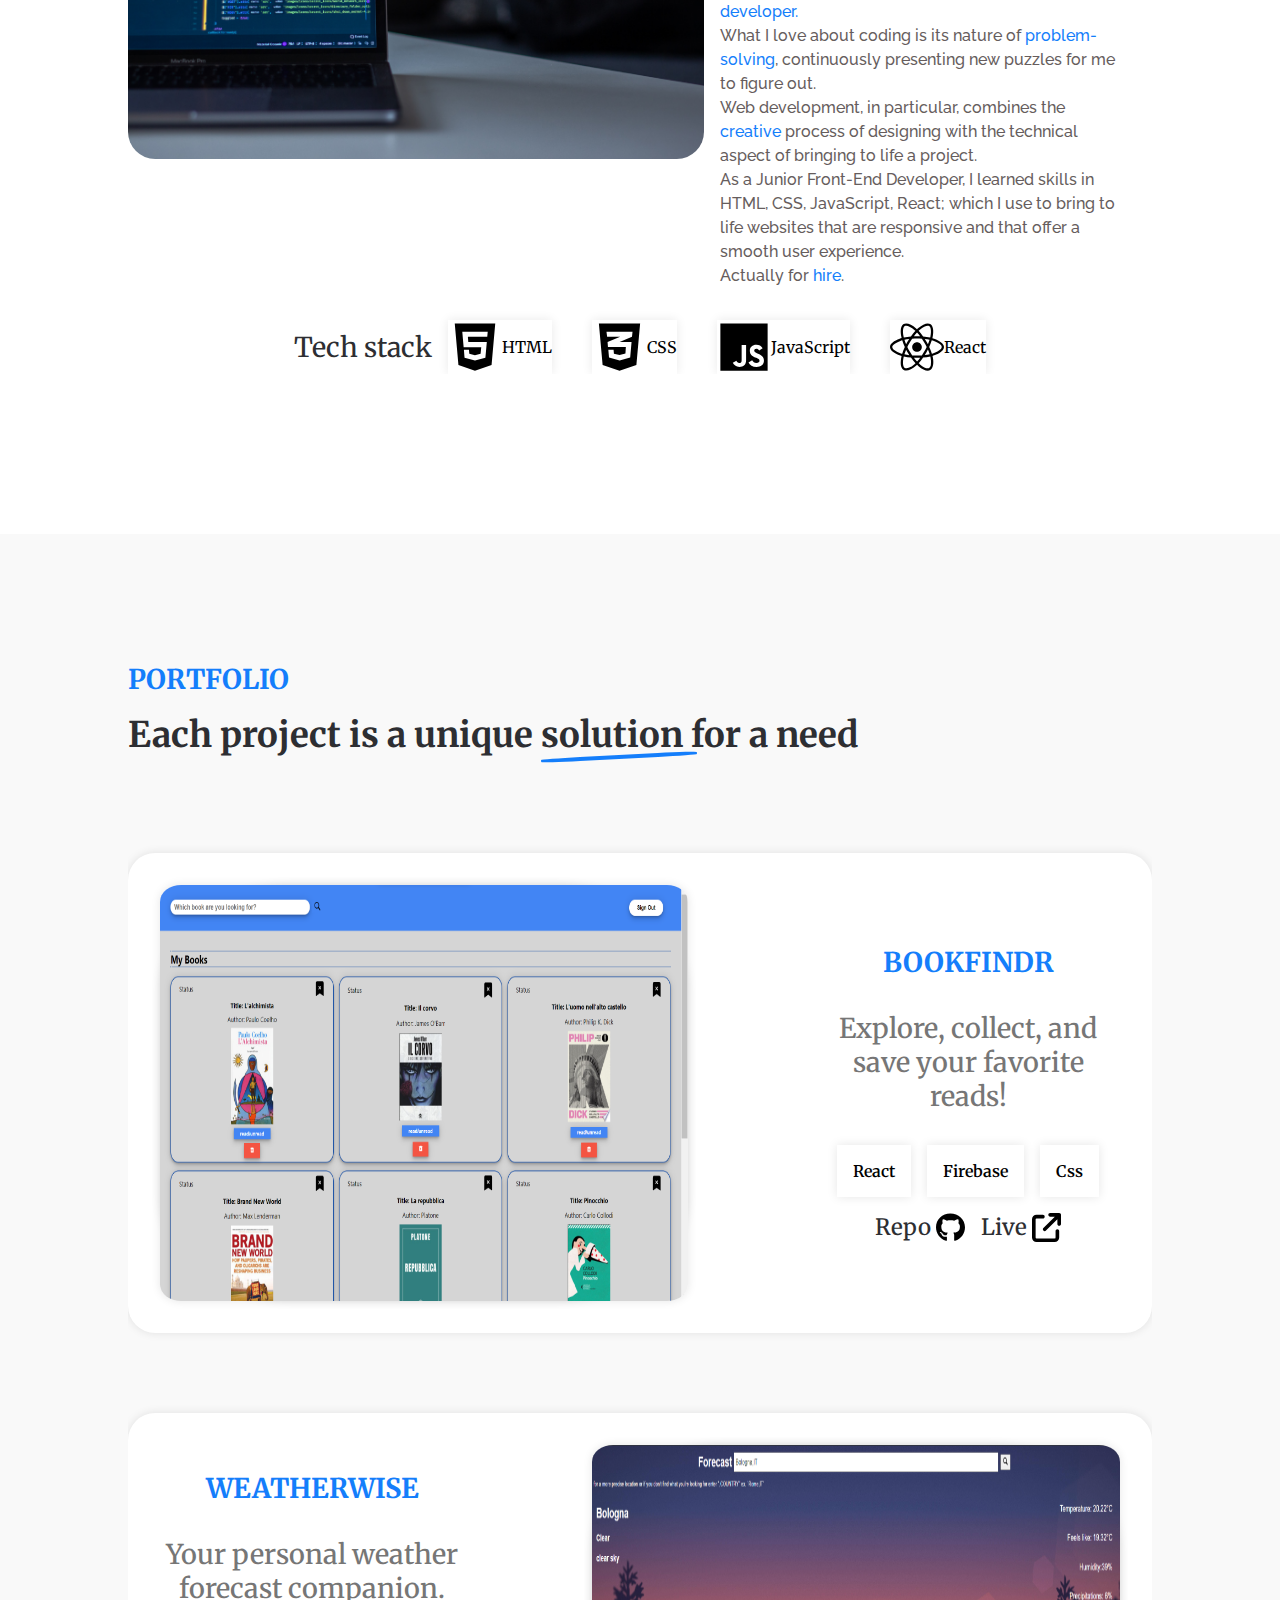
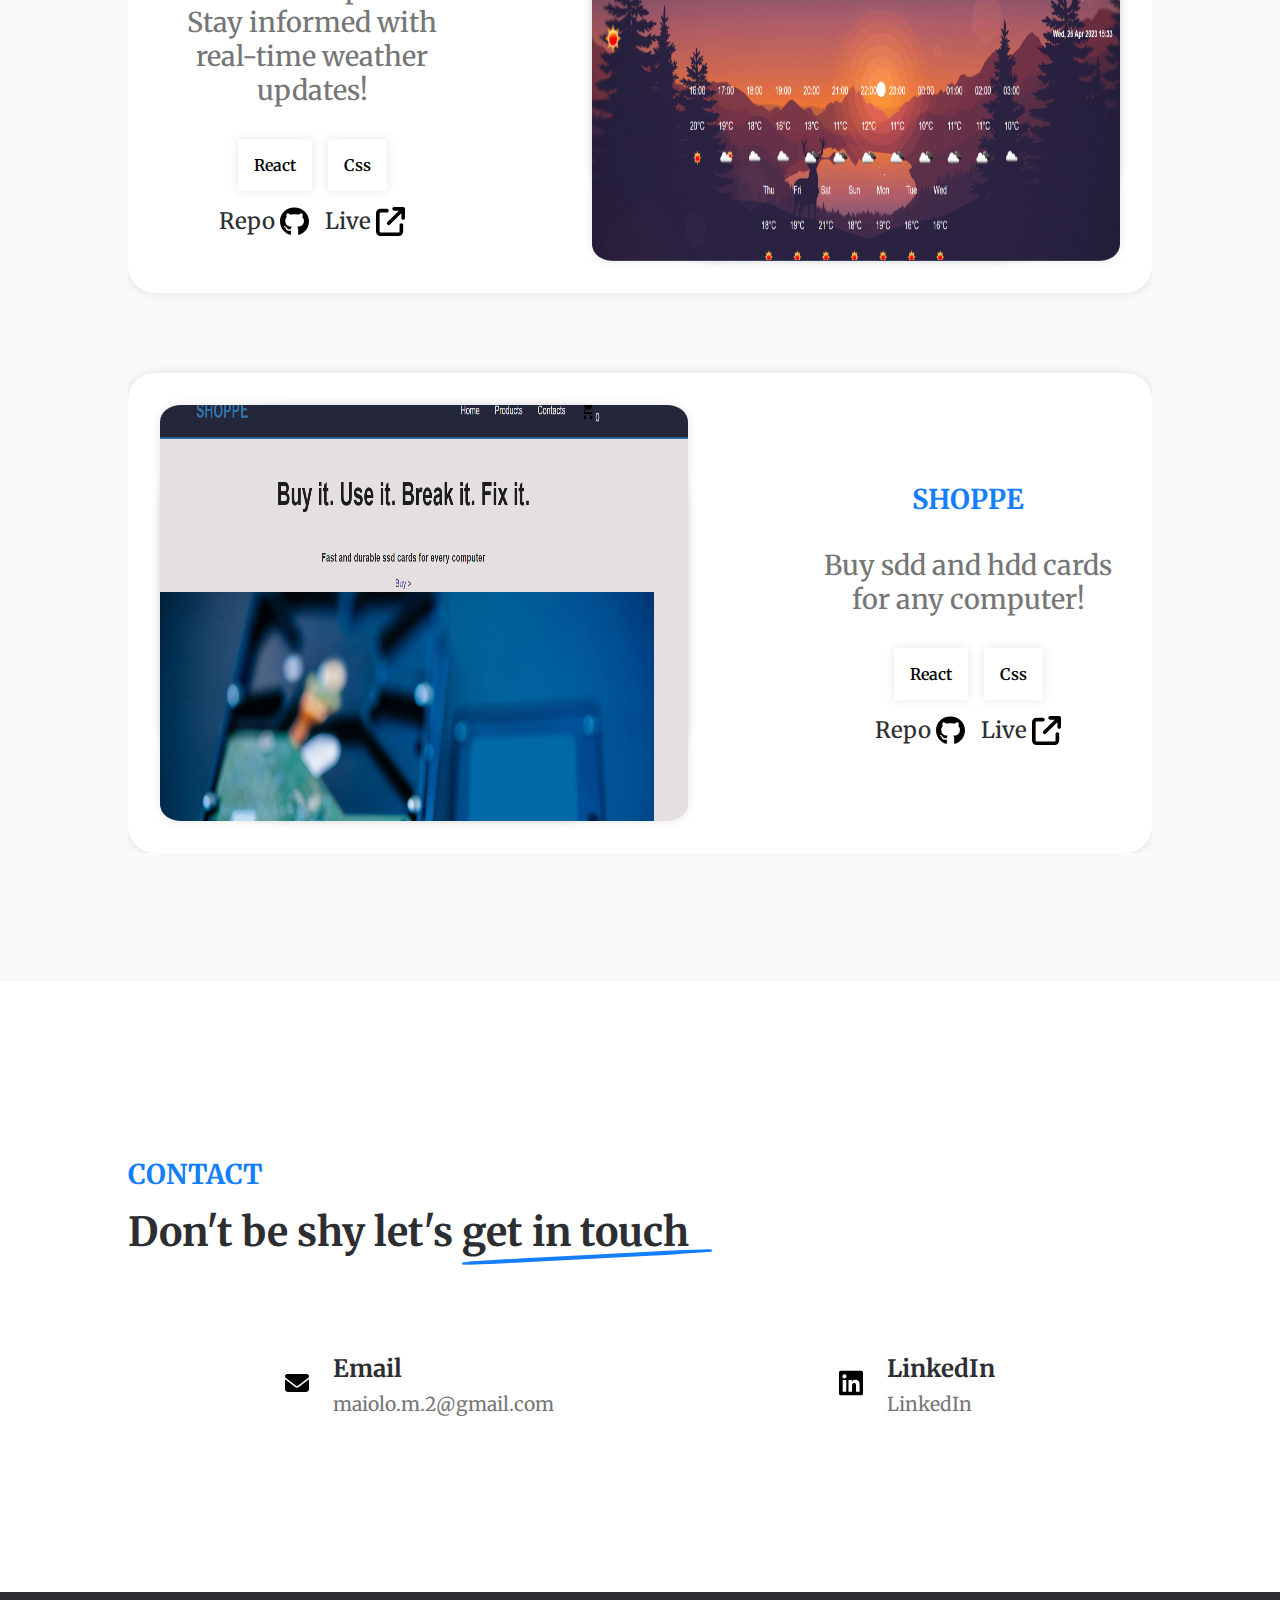
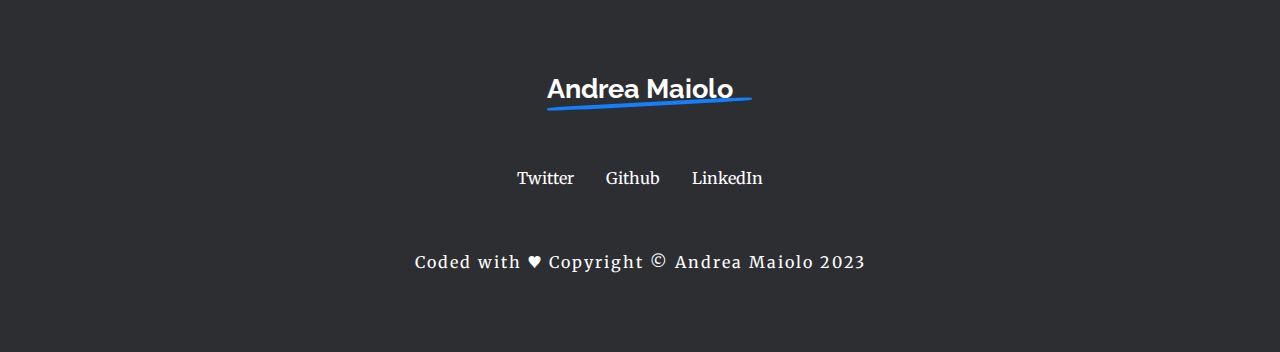
==== commit f7f83484: "adding button and functionality to switch languages" ====
--- a/index.html
+++ b/index.html
@@ -1,256 +1,317 @@
 <!DOCTYPE html>
 <html lang="en">
-  <head>
-    <meta charset="UTF-8">
-    <meta name="description" content="Andrea Maiolo, Front-end developer portfolio">
-    <meta name="keywords" content="HTML, CSS, JavaScript, Portfolio, WebDevelopment, Front-End developer">
-    <meta name="author" content="Andrea Maiolo">
-    <meta name="viewport" content="width=device-width, initial-scale=1.0">
-    <title>Andrea Maiolo | Web Developer</title>
-    <link rel="icon" href="/pictures/icon.png">
-    <link rel="stylesheet" type="text/css" href="style.css">
-    <link rel="preconnect" href="https://fonts.googleapis.com">
-    <link rel="preconnect" href="https://fonts.gstatic.com" crossorigin>
-    <link href="https://fonts.googleapis.com/css2?family=Raleway:ital,wght@0,100;0,200;0,300;0,400;0,500;0,600;0,700;1,100;1,200;1,300;1,400;1,500;1,600;1,700&display=swap" rel="stylesheet">
-    <link href="https://fonts.googleapis.com/css2?family=Merriweather:ital,wght@0,300;0,400;0,700;0,900;1,300;1,400;1,700;1,900&family=Raleway:ital,wght@0,100;0,200;0,300;0,400;0,500;0,600;0,700;1,100;1,200;1,300;1,400;1,500;1,600;1,700&display=swap" rel="stylesheet">
-  </head>
-  <body>
-    <div class="root">
-      <nav class="navbar">
-        <h3 id="name"><span class="pencil-underline">Andrea Maiolo</span></h3>
-        <ul>
-          <li><a aria-label="About" href="#about">About</a></li>
-          <li><a aria-label="Work" href="#projects">Work</a></li>
-          <li><a aria-label="Contact" href="#contact">Contact</a></li>
-          <li>
-            <svg alt="menu" class="burgerIcon" xmlns="http://www.w3.org/2000/svg" viewBox="0 0 448 512">
-             <path d="M0 96C0 78.3 14.3 64 32 64H416c17.7 0 32 14.3 32 32s-14.3 32-32 32H32C14.3 128 0 113.7 0 96zM0 256c0-17.7 14.3-32 32-32H416c17.7 0 32 14.3 32 32s-14.3 32-32 32H32c-17.7 0-32-14.3-32-32zM448 416c0 17.7-14.3 32-32 32H32c-17.7 0-32-14.3-32-32s14.3-32 32-32H416c17.7 0 32 14.3 32 32z"/>
-            </svg>
-          </li>
-        </ul>
-      </nav>
-
-      <div class="mobile-nav closed-menu">
-        <span>
-          <img src="./pictures/xmark-solid.svg" alt="close-menu" class="closeIcon closed-menu"/>
-        </span>
-        <ul class="ulNavbar">
-          <li><a aria-label="About" class="linkForSection" href="#about">About</a></li>
-          <li><a aria-label="Work" class="linkForSection" href="#projects">Work</a></li>
-          <li><a aria-label="Contact" class="linkForSection" href="#contact">Contact</a></li>
-        </ul>
-      </div>
-
-      <section id="home" class="hero">
-        <div class="container">
-          <div class="hero-content">
-            <div class="hero-main">
-              <div class="hero-text">
-                <h1>Front-end Developer</h1>
-                <svg id="computerSvg" alt="computer icon "xmlns="http://www.w3.org/2000/svg" viewBox="0 0 640 512">
-                  <path d="M384 96V320H64L64 96H384zM64 32C28.7 32 0 60.7 0 96V320c0 35.3 28.7 64 64 64H181.3l-10.7 32H96c-17.7 0-32 14.3-32 32s14.3 32 32 32H352c17.7 0 32-14.3 32-32s-14.3-32-32-32H277.3l-10.7-32H384c35.3 0 64-28.7 64-64V96c0-35.3-28.7-64-64-64H64zm464 0c-26.5 0-48 21.5-48 48V432c0 26.5 21.5 48 48 48h64c26.5 0 48-21.5 48-48V80c0-26.5-21.5-48-48-48H528zm16 64h32c8.8 0 16 7.2 16 16s-7.2 16-16 16H544c-8.8 0-16-7.2-16-16s7.2-16 16-16zm-16 80c0-8.8 7.2-16 16-16h32c8.8 0 16 7.2 16 16s-7.2 16-16 16H544c-8.8 0-16-7.2-16-16zm32 160a32 32 0 1 1 0 64 32 32 0 1 1 0-64z"/>
-                </svg>
-                <p>Hi I' am Andrea a developer based in Italy!</p>
-                <span>
-                  <a aria-label="LinkedIn link"  href="https://www.linkedin.com/in/andrea-maiolo-671196141/">
-                    <svg alt="linkdin icon"  xmlns="http://www.w3.org/2000/svg" viewBox="0 0 448 512">
-                      <path d="M416 32H31.9C14.3 32 0 46.5 0 64.3v383.4C0 465.5 14.3 480 31.9 480H416c17.6 0 32-14.5 32-32.3V64.3c0-17.8-14.4-32.3-32-32.3zM135.4 416H69V202.2h66.5V416zm-33.2-243c-21.3 0-38.5-17.3-38.5-38.5S80.9 96 102.2 96c21.2 0 38.5 17.3 38.5 38.5 0 21.3-17.2 38.5-38.5 38.5zm282.1 243h-66.4V312c0-24.8-.5-56.7-34.5-56.7-34.6 0-39.9 27-39.9 54.9V416h-66.4V202.2h63.7v29.2h.9c8.9-16.8 30.6-34.5 62.9-34.5 67.2 0 79.7 44.3 79.7 101.9V416z"/>
-                    </svg>
-                  </a>
-                  <a aria-label="Github link"  href="https://github.com/andrea-maiolo">
-                    <svg alt="github icon" xmlns="http://www.w3.org/2000/svg" viewBox="0 0 496 512">
-                      <path d="M165.9 397.4c0 2-2.3 3.6-5.2 3.6-3.3.3-5.6-1.3-5.6-3.6 0-2 2.3-3.6 5.2-3.6 3-.3 5.6 1.3 5.6 3.6zm-31.1-4.5c-.7 2 1.3 4.3 4.3 4.9 2.6 1 5.6 0 6.2-2s-1.3-4.3-4.3-5.2c-2.6-.7-5.5.3-6.2 2.3zm44.2-1.7c-2.9.7-4.9 2.6-4.6 4.9.3 2 2.9 3.3 5.9 2.6 2.9-.7 4.9-2.6 4.6-4.6-.3-1.9-3-3.2-5.9-2.9zM244.8 8C106.1 8 0 113.3 0 252c0 110.9 69.8 205.8 169.5 239.2 12.8 2.3 17.3-5.6 17.3-12.1 0-6.2-.3-40.4-.3-61.4 0 0-70 15-84.7-29.8 0 0-11.4-29.1-27.8-36.6 0 0-22.9-15.7 1.6-15.4 0 0 24.9 2 38.6 25.8 21.9 38.6 58.6 27.5 72.9 20.9 2.3-16 8.8-27.1 16-33.7-55.9-6.2-112.3-14.3-112.3-110.5 0-27.5 7.6-41.3 23.6-58.9-2.6-6.5-11.1-33.3 2.6-67.9 20.9-6.5 69 27 69 27 20-5.6 41.5-8.5 62.8-8.5s42.8 2.9 62.8 8.5c0 0 48.1-33.6 69-27 13.7 34.7 5.2 61.4 2.6 67.9 16 17.7 25.8 31.5 25.8 58.9 0 96.5-58.9 104.2-114.8 110.5 9.2 7.9 17 22.9 17 46.4 0 33.7-.3 75.4-.3 83.6 0 6.5 4.6 14.4 17.3 12.1C428.2 457.8 496 362.9 496 252 496 113.3 383.5 8 244.8 8zM97.2 352.9c-1.3 1-1 3.3.7 5.2 1.6 1.6 3.9 2.3 5.2 1 1.3-1 1-3.3-.7-5.2-1.6-1.6-3.9-2.3-5.2-1zm-10.8-8.1c-.7 1.3.3 2.9 2.3 3.9 1.6 1 3.6.7 4.3-.7.7-1.3-.3-2.9-2.3-3.9-2-.6-3.6-.3-4.3.7zm32.4 35.6c-1.6 1.3-1 4.3 1.3 6.2 2.3 2.3 5.2 2.6 6.5 1 1.3-1.3.7-4.3-1.3-6.2-2.2-2.3-5.2-2.6-6.5-1zm-11.4-14.7c-1.6 1-1.6 3.6 0 5.9 1.6 2.3 4.3 3.3 5.6 2.3 1.6-1.3 1.6-3.9 0-6.2-1.4-2.3-4-3.3-5.6-2z"/>
-                    </svg>
-                  </a>
-                  <a aria-label="Email"  href="mailto:maiolo.m.2@gmail.com">
-                    <svg alt="email icon" xmlns="http://www.w3.org/2000/svg" viewBox="0 0 512 512">
-                      <path d="M48 64C21.5 64 0 85.5 0 112c0 15.1 7.1 29.3 19.2 38.4L236.8 313.6c11.4 8.5 27 8.5 38.4 0L492.8 150.4c12.1-9.1 19.2-23.3 19.2-38.4c0-26.5-21.5-48-48-48H48zM0 176V384c0 35.3 28.7 64 64 64H448c35.3 0 64-28.7 64-64V176L294.4 339.2c-22.8 17.1-54 17.1-76.8 0L0 176z"/>
-                    </svg>
-                  </a>
-                </span>
-              </div>
-              <div class="hero-img">
-                <img alt="personal picture" id="personal-pic" src="./pictures/personalPic2.jpg">
-              </div>
-            </div>
-          </div>
-        </div>
-      </section>
-
-      <section class="about" id="about">
-        <div class="nonHeroContainers">
-          <div class="about-container">
-            <div class="img-side">
-              <img id="about-img" alt="laptop picture" src="./pictures/arnold-francisca-nPhl2x4fk2s-unsplash.jpg">
-            </div>
-            <div class="text-side">
-              <h3>About me</h3>
-              <h4>Front end developer fueled by passion to learn and <span class="pencil-underline">create</span></h4>
-              <p>
-                I am Andrea Maiolo, a 28 years old Italian <span class="highlights">Front-end developer.</span><br/>
-                What I love about coding is its nature of <span class="highlights">problem-solving</span>, continuously presenting
-                new puzzles for me to figure out.<br/>
-                Web development, in particular, combines the
-                 <span class="highlights">creative</span> process of designing with the 
-                technical aspect of bringing to life a project.<br/>
-                As a Junior Front-End Developer, I learned skills in HTML, CSS, JavaScript, React;
-                which I  use to bring to life websites that are responsive and that offer a smooth user experience.<br/>
-                Actually for <span class="highlights">hire</span>.
-              </p>
-            </div>
-            <div class="skills">
-              <p id="tech-stack">Tech stack</p>
-               <div class="logos">
-                <ul>
-                  <li>
-                     <img alt="html icon" src="./pictures/html5.svg">
-                     <p>HTML</p>
-                  </li>
-                  <li>
-                      <img alt="css icon" src="./pictures/css3-alt.svg">
-                      <p>CSS</p>
-                 </li>
-                 <li>
-                      <img alt="javascript icon" src="./pictures/js.svg">
-                      <p>JavaScript</p>
-                  </li>
-                  <li>
-                      <img alt="react icon" src="./pictures/react.svg">
-                      <p>React</p>
-                  </li>
-                </ul>
-              </div> 
-            </div>
-          </div>
-        </div>
-      </section>
-
-      <section class="projects" id="projects">
-        <div class="nonHeroContainers" >
-          <div class="project-content">
-            <p>Portfolio</p>
-            <h3>Each project is a unique  <span class="pencil-underline">solution</span> for a need</h3>
-            <div class="projects-grid">
-              <div class="single-proj">
-                <div class="proj-img">
-                  <a aria-label="Github project repo"  target="_blank" href="https://andrea-maiolo.github.io/library-app/">
-                  <img src="./pictures/libraryProject.png" id="proj-1-img" alt="library project"/>
-                  </a>
-                </div>
-                <div class="proj-text">
-                  <h3>BookFindr</h3>
-                  <p>Explore, collect, and save your favorite reads!</p>
-                  <div class="stack">
-                    <p>React</p>
-                    <p>Firebase</p>
-                    <p>Css</p>
-                  </div>
-                  <div class="links">
-                    <a aria-label="Github project repo" target="_blank" class="anchor-proj" href="https://github.com/andrea-maiolo/library-app">Repo
-                      <img alt="github icon" class="icon-proj" src="./pictures/github.svg"/>
-                    </a>
-                    <a aria-label="Live site"  target="_blank" class="anchor-proj"  href="https://andrea-maiolo.github.io/library-app/">Live
-                      <img alt="github icon" class="icon-proj" src="./pictures/arrow-up-right-from-square-solid.svg"/>
-                    </a>
-                  </div>
-                </div>
-              </div>
-              <div class="single-proj">
-                <div class="proj-text">
-                  <h3>WeatherWise</h3>
-                  <p>Your personal weather forecast companion. Stay informed with real-time weather updates!</p>
-                  <div class="stack">
-                    <p>React</p>
-                    <p>Css</p>
-                  </div>
-                  <div class="links">
-                    <a aria-label="Github project repo" target="_blank" class="anchor-proj" href="https://github.com/andrea-maiolo/weather-app/">Repo
-                      <img alt="github icon" class="icon-proj" src="./pictures/github.svg"/>
-                    </a>
-                    <a aria-label="Live site" target="_blank" class="anchor-proj"  href="https://andrea-maiolo.github.io/weather-app/">Live
-                      <img alt="github icon" class="icon-proj" src="./pictures/arrow-up-right-from-square-solid.svg"/>
-                    </a>
-                  </div>
-                </div>
-                <div class="proj-img">
-                  <a aria-label="Github project repo"  target="_blank" href="https://andrea-maiolo.github.io/weather-app/">
-                    <img alt="weather-app project" id="proj-2-img" src="./pictures/weather.png" />
-                  </a>
-                </div>
-              </div>
-              <div class="single-proj">
-                <div class="proj-img">
-                  <a aria-label="Github project repo" target="_blank" href= "https://andrea-maiolo.github.io/eCommerce/">
-                    <img alt="e-commerce project" id="proj-3-img" src="./pictures/ecomProject.png" />
-                  </a>
-                </div>
-                <div class="proj-text">
-                  <h3>Shoppe</h3>
-                  <p>Buy sdd and hdd cards for any computer!</p>
-                  <div class="tech stack">
-                    <p>React</p>
-                    <p>Css</p>
-                  </div>
-                  <div class="links">
-                    <a aria-label="Github project repo" target="_blank" class="anchor-proj" href="https://github.com/andrea-maiolo/eCommerce/">Repo
-                      <img alt="github icon" class="icon-proj" src="./pictures/github.svg"/>
-                    </a>
-                    <a aria-label="Live site" target="_blank" class="anchor-proj"  href="https://andrea-maiolo.github.io/eCommerce/">Live
-                      <img alt="github icon" class="icon-proj" src="./pictures/arrow-up-right-from-square-solid.svg"/>
-                    </a>
-                  </div>
-                </div>
-              </div>
-            </div>
-          </div>
-        </div>
-      </section>
-
-      <section class="contact" id="contact">
-        <div class="nonHeroContainers">
-          <div class="contact-content">
-            <div class="contact-title">
-              <p>contact</p>
-              <h3>Don't be shy let's <span class="pencil-underline">get in touch</span></h3>
-            </div>
-            <div class="contact-icons">
-              <div class="singleIcon leftIcon">
+
+<head>
+  <meta charset="UTF-8">
+  <meta name="description" content="Andrea Maiolo, Front-end developer portfolio">
+  <meta name="keywords" content="HTML, CSS, JavaScript, Portfolio, WebDevelopment, Front-End developer">
+  <meta name="author" content="Andrea Maiolo">
+  <meta name="viewport" content="width=device-width, initial-scale=1.0">
+  <title>Andrea Maiolo | Web Developer</title>
+  <link rel="icon" href="/pictures/icon.png">
+  <link rel="stylesheet" type="text/css" href="style.css">
+  <link rel="preconnect" href="https://fonts.googleapis.com">
+  <link rel="preconnect" href="https://fonts.gstatic.com" crossorigin>
+  <link
+    href="https://fonts.googleapis.com/css2?family=Raleway:ital,wght@0,100;0,200;0,300;0,400;0,500;0,600;0,700;1,100;1,200;1,300;1,400;1,500;1,600;1,700&display=swap"
+    rel="stylesheet">
+  <link
+    href="https://fonts.googleapis.com/css2?family=Merriweather:ital,wght@0,300;0,400;0,700;0,900;1,300;1,400;1,700;1,900&family=Raleway:ital,wght@0,100;0,200;0,300;0,400;0,500;0,600;0,700;1,100;1,200;1,300;1,400;1,500;1,600;1,700&display=swap"
+    rel="stylesheet">
+</head>
+
+<body>
+  <div class="root">
+    <nav class="navbar">
+      <h3 id="name"><span class="pencil-underline">Andrea Maiolo</span></h3>
+      <div class="toggle-button-cover">
+        <div class="button-cover">
+          <div class="button b2" id="button-10">
+            <input type="checkbox" class="checkbox" id="langButton" />
+            <div class="knobs">
+              <span>EN</span>
+            </div>
+            <div class="layer"></div>
+          </div>
+        </div>
+      </div>
+      <ul>
+        <li><a aria-label="About" href="#about">About</a></li>
+        <li><a aria-label="Work" href="#projects">Work</a></li>
+        <li><a aria-label="Contact" href="#contact">Contact</a></li>
+        <li>
+          <svg alt="menu" class="burgerIcon" xmlns="http://www.w3.org/2000/svg" viewBox="0 0 448 512">
+            <path
+              d="M0 96C0 78.3 14.3 64 32 64H416c17.7 0 32 14.3 32 32s-14.3 32-32 32H32C14.3 128 0 113.7 0 96zM0 256c0-17.7 14.3-32 32-32H416c17.7 0 32 14.3 32 32s-14.3 32-32 32H32c-17.7 0-32-14.3-32-32zM448 416c0 17.7-14.3 32-32 32H32c-17.7 0-32-14.3-32-32s14.3-32 32-32H416c17.7 0 32 14.3 32 32z" />
+          </svg>
+        </li>
+      </ul>
+    </nav>
+
+    <div class="mobile-nav closed-menu">
+      <span>
+        <img src="./pictures/xmark-solid.svg" alt="close-menu" class="closeIcon closed-menu" />
+      </span>
+      <ul class="ulNavbar">
+        <li><a aria-label="About" class="linkForSection" href="#about">About</a></li>
+        <li><a aria-label="Work" class="linkForSection" href="#projects">Work</a></li>
+        <li><a aria-label="Contact" class="linkForSection" href="#contact">Contact</a></li>
+      </ul>
+    </div>
+
+    <section id="home" class="hero">
+      <div class="container">
+        <div class="hero-content">
+          <div class="hero-main">
+            <div class="hero-text">
+              <h1>Front-end Developer</h1>
+              <svg id="computerSvg" alt="computer icon " xmlns="http://www.w3.org/2000/svg" viewBox="0 0 640 512">
+                <path
+                  d="M384 96V320H64L64 96H384zM64 32C28.7 32 0 60.7 0 96V320c0 35.3 28.7 64 64 64H181.3l-10.7 32H96c-17.7 0-32 14.3-32 32s14.3 32 32 32H352c17.7 0 32-14.3 32-32s-14.3-32-32-32H277.3l-10.7-32H384c35.3 0 64-28.7 64-64V96c0-35.3-28.7-64-64-64H64zm464 0c-26.5 0-48 21.5-48 48V432c0 26.5 21.5 48 48 48h64c26.5 0 48-21.5 48-48V80c0-26.5-21.5-48-48-48H528zm16 64h32c8.8 0 16 7.2 16 16s-7.2 16-16 16H544c-8.8 0-16-7.2-16-16s7.2-16 16-16zm-16 80c0-8.8 7.2-16 16-16h32c8.8 0 16 7.2 16 16s-7.2 16-16 16H544c-8.8 0-16-7.2-16-16zm32 160a32 32 0 1 1 0 64 32 32 0 1 1 0-64z" />
+              </svg>
+              <p class="textInEng onDisplay">Hi I' am Andrea a developer based in Italy!</p>
+              <p class="textInIta hidden">Ciao, sono Andrea, uno sviluppatore con sede in Italia!</p>
               <span>
-                <img alt="email icon" id="mailContactIcon" src="./pictures/envelope-solid.svg"/> 
+                <a aria-label="LinkedIn link" href="https://www.linkedin.com/in/andrea-maiolo-671196141/">
+                  <svg alt="linkdin icon" xmlns="http://www.w3.org/2000/svg" viewBox="0 0 448 512">
+                    <path
+                      d="M416 32H31.9C14.3 32 0 46.5 0 64.3v383.4C0 465.5 14.3 480 31.9 480H416c17.6 0 32-14.5 32-32.3V64.3c0-17.8-14.4-32.3-32-32.3zM135.4 416H69V202.2h66.5V416zm-33.2-243c-21.3 0-38.5-17.3-38.5-38.5S80.9 96 102.2 96c21.2 0 38.5 17.3 38.5 38.5 0 21.3-17.2 38.5-38.5 38.5zm282.1 243h-66.4V312c0-24.8-.5-56.7-34.5-56.7-34.6 0-39.9 27-39.9 54.9V416h-66.4V202.2h63.7v29.2h.9c8.9-16.8 30.6-34.5 62.9-34.5 67.2 0 79.7 44.3 79.7 101.9V416z" />
+                  </svg>
+                </a>
+                <a aria-label="Github link" href="https://github.com/andrea-maiolo">
+                  <svg alt="github icon" xmlns="http://www.w3.org/2000/svg" viewBox="0 0 496 512">
+                    <path
+                      d="M165.9 397.4c0 2-2.3 3.6-5.2 3.6-3.3.3-5.6-1.3-5.6-3.6 0-2 2.3-3.6 5.2-3.6 3-.3 5.6 1.3 5.6 3.6zm-31.1-4.5c-.7 2 1.3 4.3 4.3 4.9 2.6 1 5.6 0 6.2-2s-1.3-4.3-4.3-5.2c-2.6-.7-5.5.3-6.2 2.3zm44.2-1.7c-2.9.7-4.9 2.6-4.6 4.9.3 2 2.9 3.3 5.9 2.6 2.9-.7 4.9-2.6 4.6-4.6-.3-1.9-3-3.2-5.9-2.9zM244.8 8C106.1 8 0 113.3 0 252c0 110.9 69.8 205.8 169.5 239.2 12.8 2.3 17.3-5.6 17.3-12.1 0-6.2-.3-40.4-.3-61.4 0 0-70 15-84.7-29.8 0 0-11.4-29.1-27.8-36.6 0 0-22.9-15.7 1.6-15.4 0 0 24.9 2 38.6 25.8 21.9 38.6 58.6 27.5 72.9 20.9 2.3-16 8.8-27.1 16-33.7-55.9-6.2-112.3-14.3-112.3-110.5 0-27.5 7.6-41.3 23.6-58.9-2.6-6.5-11.1-33.3 2.6-67.9 20.9-6.5 69 27 69 27 20-5.6 41.5-8.5 62.8-8.5s42.8 2.9 62.8 8.5c0 0 48.1-33.6 69-27 13.7 34.7 5.2 61.4 2.6 67.9 16 17.7 25.8 31.5 25.8 58.9 0 96.5-58.9 104.2-114.8 110.5 9.2 7.9 17 22.9 17 46.4 0 33.7-.3 75.4-.3 83.6 0 6.5 4.6 14.4 17.3 12.1C428.2 457.8 496 362.9 496 252 496 113.3 383.5 8 244.8 8zM97.2 352.9c-1.3 1-1 3.3.7 5.2 1.6 1.6 3.9 2.3 5.2 1 1.3-1 1-3.3-.7-5.2-1.6-1.6-3.9-2.3-5.2-1zm-10.8-8.1c-.7 1.3.3 2.9 2.3 3.9 1.6 1 3.6.7 4.3-.7.7-1.3-.3-2.9-2.3-3.9-2-.6-3.6-.3-4.3.7zm32.4 35.6c-1.6 1.3-1 4.3 1.3 6.2 2.3 2.3 5.2 2.6 6.5 1 1.3-1.3.7-4.3-1.3-6.2-2.2-2.3-5.2-2.6-6.5-1zm-11.4-14.7c-1.6 1-1.6 3.6 0 5.9 1.6 2.3 4.3 3.3 5.6 2.3 1.6-1.3 1.6-3.9 0-6.2-1.4-2.3-4-3.3-5.6-2z" />
+                  </svg>
+                </a>
+                <a aria-label="Email" href="mailto:maiolo.m.2@gmail.com">
+                  <svg alt="email icon" xmlns="http://www.w3.org/2000/svg" viewBox="0 0 512 512">
+                    <path
+                      d="M48 64C21.5 64 0 85.5 0 112c0 15.1 7.1 29.3 19.2 38.4L236.8 313.6c11.4 8.5 27 8.5 38.4 0L492.8 150.4c12.1-9.1 19.2-23.3 19.2-38.4c0-26.5-21.5-48-48-48H48zM0 176V384c0 35.3 28.7 64 64 64H448c35.3 0 64-28.7 64-64V176L294.4 339.2c-22.8 17.1-54 17.1-76.8 0L0 176z" />
+                  </svg>
+                </a>
+              </span>
+            </div>
+            <div class="hero-img">
+              <img alt="personal picture" id="personal-pic" src="./pictures/personalPic2.jpg">
+            </div>
+          </div>
+        </div>
+      </div>
+    </section>
+
+    <section class="about" id="about">
+      <div class="nonHeroContainers">
+        <div class="about-container">
+          <div class="img-side">
+            <img id="about-img" alt="laptop picture" src="./pictures/arnold-francisca-nPhl2x4fk2s-unsplash.jpg">
+          </div>
+          <div class="text-side">
+            <h3 class="textInEng onDisplay">About me</h3>
+            <h3 class="textInIta hidden">Su di me</h3>
+            <h4 class="textInEng onDisplay">Front end developer fueled by passion to learn and <span
+                class="pencil-underline">create</span></h4>
+            <h4 class="textInIta hidden">Sviluppatore front end alimentato dalla passione per imparare e <span
+                class="pencil-underline">creare</span></h4>
+            <p class="textInEng onDisplay">
+              I am Andrea Maiolo, a 28 years old Italian <span class="highlights">Front-end developer.</span><br />
+              What I love about coding is its nature of <span class="highlights">problem-solving</span>, continuously
+              presenting
+              new puzzles for me to figure out.<br />
+              Web development, in particular, combines the
+              <span class="highlights">creative</span> process of designing with the
+              technical aspect of bringing to life a project.<br />
+              As a Junior Front-End Developer, I learned skills in HTML, CSS, JavaScript, React;
+              which I use to bring to life websites that are responsive and that offer a smooth user experience.<br />
+              Actually for <span class="highlights">hire</span>.
+            </p>
+            <p class="textInIta hidden">
+              Sono Andrea Maiolo, un programmatore <span class="highlights">front-end</span> italiano di 28 anni.<br />
+              Quello che amo della programmazione è il fatto che mi presenta continuamente nuove<span
+                class="highlights">sfide</span> e problemi da risolvere.<br />
+              Lo sviluppo web, in particolare, combina il processo <span class="highlights">creativo</span> del design
+              con l'aspetto tecnico di dare vita a un progetto.<br />
+              Come sviluppatore front-end junior, ho acquisito competenze in HTML, CSS, JavaScript, React; che utilizzo
+              per realizzare siti web che siano reattivi e offrano un'esperienza utente coinvolgente.<br />
+              Attualmente sono disponibile a <span class="highlights">lavorare</span>.
+            </p>
+          </div>
+          <div class="skills">
+            <p id="tech-stack">Tech stack</p>
+            <div class="logos">
+              <ul>
+                <li>
+                  <img alt="html icon" src="./pictures/html5.svg">
+                  <p>HTML</p>
+                </li>
+                <li>
+                  <img alt="css icon" src="./pictures/css3-alt.svg">
+                  <p>CSS</p>
+                </li>
+                <li>
+                  <img alt="javascript icon" src="./pictures/js.svg">
+                  <p>JavaScript</p>
+                </li>
+                <li>
+                  <img alt="react icon" src="./pictures/react.svg">
+                  <p>React</p>
+                </li>
+              </ul>
+            </div>
+          </div>
+        </div>
+      </div>
+    </section>
+
+    <section class="projects" id="projects">
+      <div class="nonHeroContainers">
+        <div class="project-content">
+          <p>Portfolio</p>
+          <h3 class="textInEng onDisplay">Each project is a unique <span class="pencil-underline">solution</span> for a
+            need</h3>
+          <h3 class="textInIta hidden">Ogni progetto è una <span class="pencil-underline">soluzione</span> unica per un
+            bisogno
+          </h3>
+          <div class="projects-grid">
+            <div class="single-proj">
+              <div class="proj-img">
+                <a aria-label="Github project repo" target="_blank" href="https://andrea-maiolo.github.io/library-app/">
+                  <img src="./pictures/libraryProject.png" id="proj-1-img" alt="library project" />
+                </a>
+              </div>
+              <div class="proj-text">
+                <h3>BookFindr</h3>
+                <p class="textInEng onDisplay">Explore, collect, and save your favorite reads!</p>
+                <p class="textInIta hidden">Esplora, colleziona e salva le tue letture preferite!</p>
+                <div class="stack">
+                  <p>React</p>
+                  <p>Firebase</p>
+                  <p>Css</p>
+                </div>
+                <div class="links">
+                  <a aria-label="Github project repo" target="_blank" class="anchor-proj"
+                    href="https://github.com/andrea-maiolo/library-app">Repo
+                    <img alt="github icon" class="icon-proj" src="./pictures/github.svg" />
+                  </a>
+                  <a aria-label="Live site" target="_blank" class="anchor-proj"
+                    href="https://andrea-maiolo.github.io/library-app/">Live
+                    <img alt="github icon" class="icon-proj" src="./pictures/arrow-up-right-from-square-solid.svg" />
+                  </a>
+                </div>
+              </div>
+            </div>
+            <div class="single-proj">
+              <div class="proj-text">
+                <h3>WeatherWise</h3>
+                <p class="textInEng onDisplay">Your personal weather forecast companion. Stay informed with real-time
+                  weather
+                  updates!</p>
+                <p class="textInIta hidden">Il tuo compagno personale per le previsioni del tempo. Resta informato con
+                  aggiornamenti
+                  meteorologici in tempo reale!</p>
+                <div class="stack">
+                  <p>React</p>
+                  <p>Css</p>
+                </div>
+                <div class="links">
+                  <a aria-label="Github project repo" target="_blank" class="anchor-proj"
+                    href="https://github.com/andrea-maiolo/weather-app/">Repo
+                    <img alt="github icon" class="icon-proj" src="./pictures/github.svg" />
+                  </a>
+                  <a aria-label="Live site" target="_blank" class="anchor-proj"
+                    href="https://andrea-maiolo.github.io/weather-app/">Live
+                    <img alt="github icon" class="icon-proj" src="./pictures/arrow-up-right-from-square-solid.svg" />
+                  </a>
+                </div>
+              </div>
+              <div class="proj-img">
+                <a aria-label="Github project repo" target="_blank" href="https://andrea-maiolo.github.io/weather-app/">
+                  <img alt="weather-app project" id="proj-2-img" src="./pictures/weather.png" />
+                </a>
+              </div>
+            </div>
+            <div class="single-proj">
+              <div class="proj-img">
+                <a aria-label="Github project repo" target="_blank" href="https://andrea-maiolo.github.io/eCommerce/">
+                  <img alt="e-commerce project" id="proj-3-img" src="./pictures/ecomProject.png" />
+                </a>
+              </div>
+              <div class="proj-text">
+                <h3>Shoppe</h3>
+                <p class="textInEng onDisplay">Buy sdd and hdd cards for any computer!</p>
+                <p class="textInIta hidden">Acquista schede SSD e HDD per qualsiasi computer!</p>
+                <div class="tech stack">
+                  <p>React</p>
+                  <p>Css</p>
+                </div>
+                <div class="links">
+                  <a aria-label="Github project repo" target="_blank" class="anchor-proj"
+                    href="https://github.com/andrea-maiolo/eCommerce/">Repo
+                    <img alt="github icon" class="icon-proj" src="./pictures/github.svg" />
+                  </a>
+                  <a aria-label="Live site" target="_blank" class="anchor-proj"
+                    href="https://andrea-maiolo.github.io/eCommerce/">Live
+                    <img alt="github icon" class="icon-proj" src="./pictures/arrow-up-right-from-square-solid.svg" />
+                  </a>
+                </div>
+              </div>
+            </div>
+          </div>
+        </div>
+      </div>
+    </section>
+
+    <section class="contact" id="contact">
+      <div class="nonHeroContainers">
+        <div class="contact-content">
+          <div class="contact-title">
+            <p class="textInEng onDisplay">contact</p>
+            <p class="textInIta hidden">contatti</p>
+            <h3 class="textInEng onDisplay">Don't be shy let's <span class="pencil-underline">get in touch</span></h3>
+            <h3 class="textInIta hidden">Non essere timido, mettiamoci in <span
+                class="pencil-underline">contatto</span>!</h3>
+          </div>
+          <div class="contact-icons">
+            <div class="singleIcon leftIcon">
+              <span>
+                <img alt="email icon" id="mailContactIcon" src="./pictures/envelope-solid.svg" />
               </span>
               <div class="contact-info">
                 <h4>Email</h4>
-                <a aria-label="Email"  href="mailto:maiolo.m.2@gmail.com">maiolo.m.2@gmail.com</a>
-                </div>
-              </div>
-              <div class="singleIcon rightIcon">
-                <span>
-                  <img alt="LinkedIn icon" id="inContactIcon" src="./pictures/linkedin.svg"/> 
-                </span>
-                <div class="contact-info">
-                  <h4>LinkedIn</h4>
-                  <a aria-label="LinkedIn link"  href="https://www.linkedin.com/in/andrea-maiolo-671196141/">LinkedIn</a>
-                </div>
-              </div>
-            </div>
-          </div>
-        </div>
-      </section>
-
-      <footer>
-        <div class="nonHeroContainers">
-          <div class="footerc">
-            <h3 id="nameFooter"><span class="pencil-underline-footer">Andrea Maiolo</a></h3>
-            <div class="footerc-socials">
-              <a aria-label="twitter personal profile"  target="_blank" href="https://twitter.com/@AndreaMaiolo_" >Twitter</a>
-              <a aria-label="github personal profile"  target="_blank" href="https://github.com/andrea-maiolo">Github</a>
-              <a aria-label="linkedin personal profile"  target="_blank" href="https://www.linkedin.com/in/andrea-maiolo-671196141/">LinkedIn</a>
-            </div>
-            <p>Coded with ♥ Copyright © Andrea Maiolo 2023</p>
-          </div>
-        </div>
-      </footer>
-    </div>
-  </body>
-  <script src="main.js"></script>
-</html>
+                <a aria-label="Email" href="mailto:maiolo.m.2@gmail.com">maiolo.m.2@gmail.com</a>
+              </div>
+            </div>
+            <div class="singleIcon rightIcon">
+              <span>
+                <img alt="LinkedIn icon" id="inContactIcon" src="./pictures/linkedin.svg" />
+              </span>
+              <div class="contact-info">
+                <h4>LinkedIn</h4>
+                <a aria-label="LinkedIn link" href="https://www.linkedin.com/in/andrea-maiolo-671196141/">LinkedIn</a>
+              </div>
+            </div>
+          </div>
+        </div>
+      </div>
+    </section>
+
+    <footer>
+      <div class="nonHeroContainers">
+        <div class="footerc">
+          <h3 id="nameFooter"><span class="pencil-underline-footer">Andrea Maiolo</a></h3>
+          <div class="footerc-socials">
+            <a aria-label="twitter personal profile" target="_blank"
+              href="https://twitter.com/@AndreaMaiolo_">Twitter</a>
+            <a aria-label="github personal profile" target="_blank" href="https://github.com/andrea-maiolo">Github</a>
+            <a aria-label="linkedin personal profile" target="_blank"
+              href="https://www.linkedin.com/in/andrea-maiolo-671196141/">LinkedIn</a>
+          </div>
+          <p>Coded with ♥ Copyright © Andrea Maiolo 2023</p>
+        </div>
+      </div>
+    </footer>
+  </div>
+</body>
+<script src="main.js"></script>
+
+</html>--- a/style.css
+++ b/style.css
@@ -19,6 +19,14 @@
   margin: 0;
   padding: 0;
   box-sizing: border-box;
+}
+
+.onDisplay {
+  display: block;
+}
+
+.hidden {
+  display: none;
 }
 
 .navbar {
@@ -130,6 +138,137 @@
   padding: 0 4rem;
 }
 
+/* Button 10 */
+.toggle-button-cover {
+  display: table-cell;
+  position: relative;
+  width: 200px;
+  height: 140px;
+  box-sizing: border-box;
+}
+
+.button-cover {
+  height: 100px;
+  margin: 20px;
+  background-color: #fff;
+  box-shadow: 0 10px 20px -8px #c5d6d6;
+  border-radius: 4px;
+}
+
+.button-cover:before {
+  counter-increment: button-counter;
+  content: counter(button-counter);
+  position: absolute;
+  right: 0;
+  bottom: 0;
+  color: #d7e3e3;
+  font-size: 12px;
+  line-height: 1;
+  padding: 5px;
+}
+
+.button-cover,
+.knobs,
+.layer {
+  position: absolute;
+  top: 0;
+  right: 0;
+  bottom: 0;
+  left: 0;
+}
+
+.button {
+  position: relative;
+  top: 50%;
+  width: 74px;
+  height: 36px;
+  margin: -20px auto 0 auto;
+  overflow: hidden;
+}
+
+.button.r,
+.button.r .layer {
+  border-radius: 100px;
+}
+
+.button.b2 {
+  border-radius: 2px;
+}
+
+.checkbox {
+  position: relative;
+  width: 100%;
+  height: 100%;
+  padding: 0;
+  margin: 0;
+  opacity: 0;
+  cursor: pointer;
+  z-index: 3;
+}
+
+.knobs {
+  z-index: 2;
+}
+
+.layer {
+  width: 100%;
+  background-color: #ebf7fc;
+  transition: 0.3s ease all;
+  z-index: 1;
+}
+
+#button-10 .knobs:before,
+#button-10 .knobs:after,
+#button-10 .knobs span {
+  position: absolute;
+  top: 4px;
+  width: 20px;
+  height: 10px;
+  font-size: 10px;
+  font-weight: bold;
+  text-align: center;
+  line-height: 1;
+  padding: 9px 4px;
+  border-radius: 2px;
+  transition: 0.3s ease all;
+}
+
+#button-10 .knobs:before {
+  content: "";
+  left: 4px;
+  background-color: #03a9f4;
+}
+
+#button-10 .knobs:after {
+  content: "IT";
+  right: 4px;
+  color: #4e4e4e;
+}
+
+#button-10 .knobs span {
+  display: inline-block;
+  left: 4px;
+  color: #fff;
+  z-index: 1;
+}
+
+#button-10 .checkbox:checked + .knobs span {
+  color: #4e4e4e;
+}
+
+#button-10 .checkbox:checked + .knobs:before {
+  left: 42px;
+  background-color: #f44336;
+}
+
+#button-10 .checkbox:checked + .knobs:after {
+  color: #fff;
+}
+
+#button-10 .checkbox:checked ~ .layer {
+  background-color: #fcebeb;
+}
+
 .hero {
   background-color: #f9f9f9;
 }
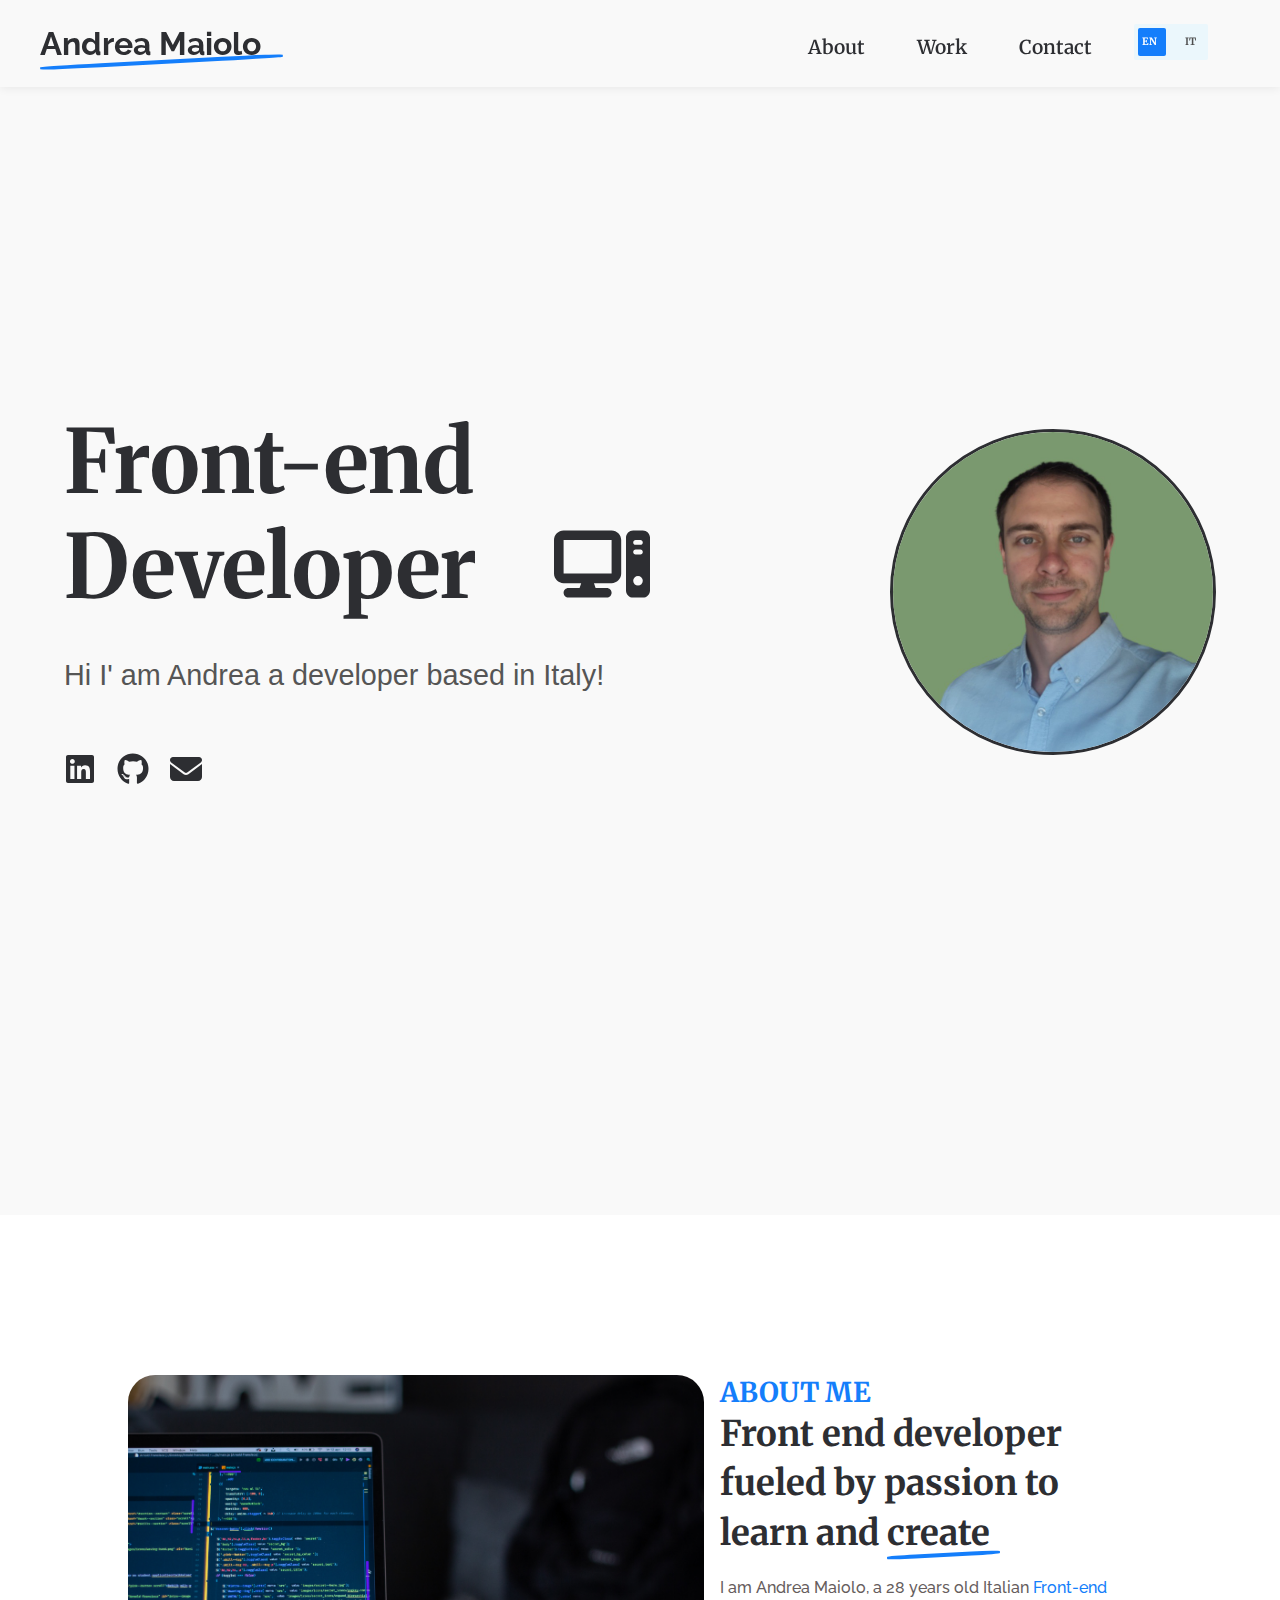
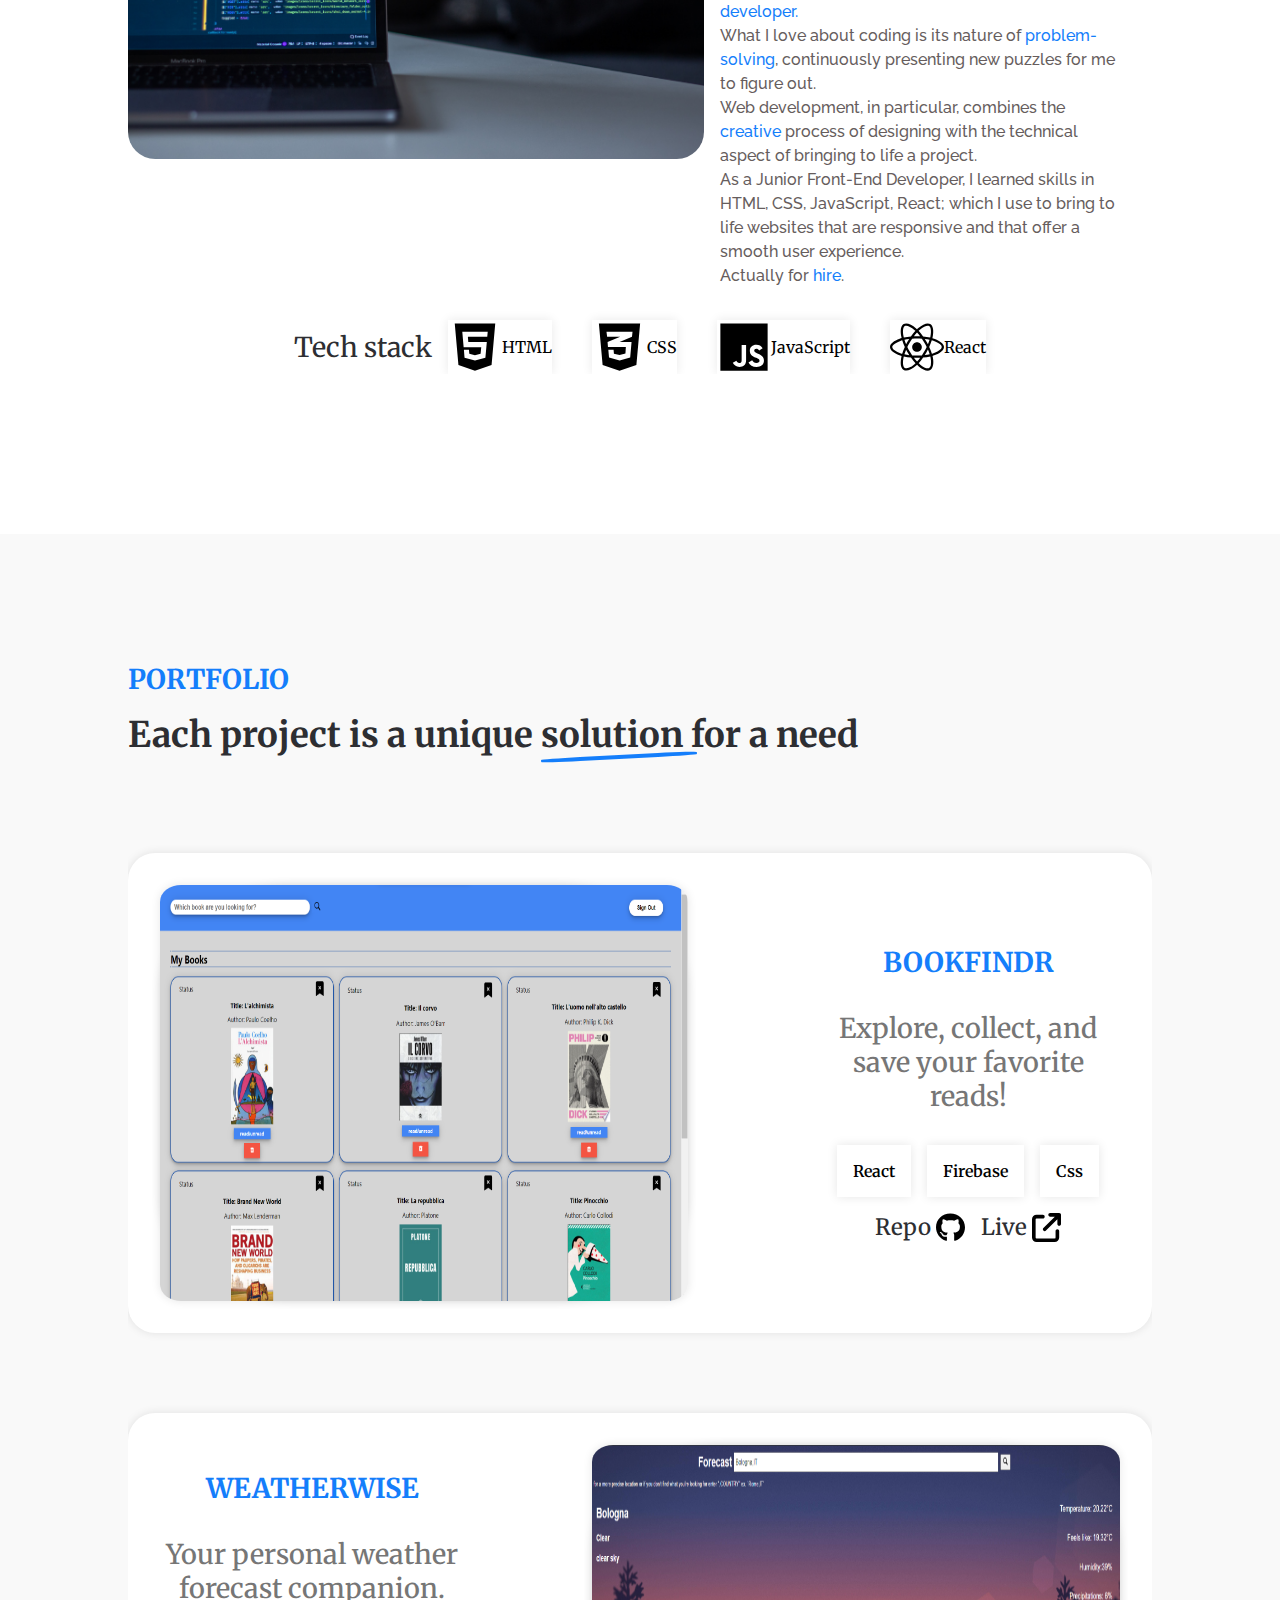
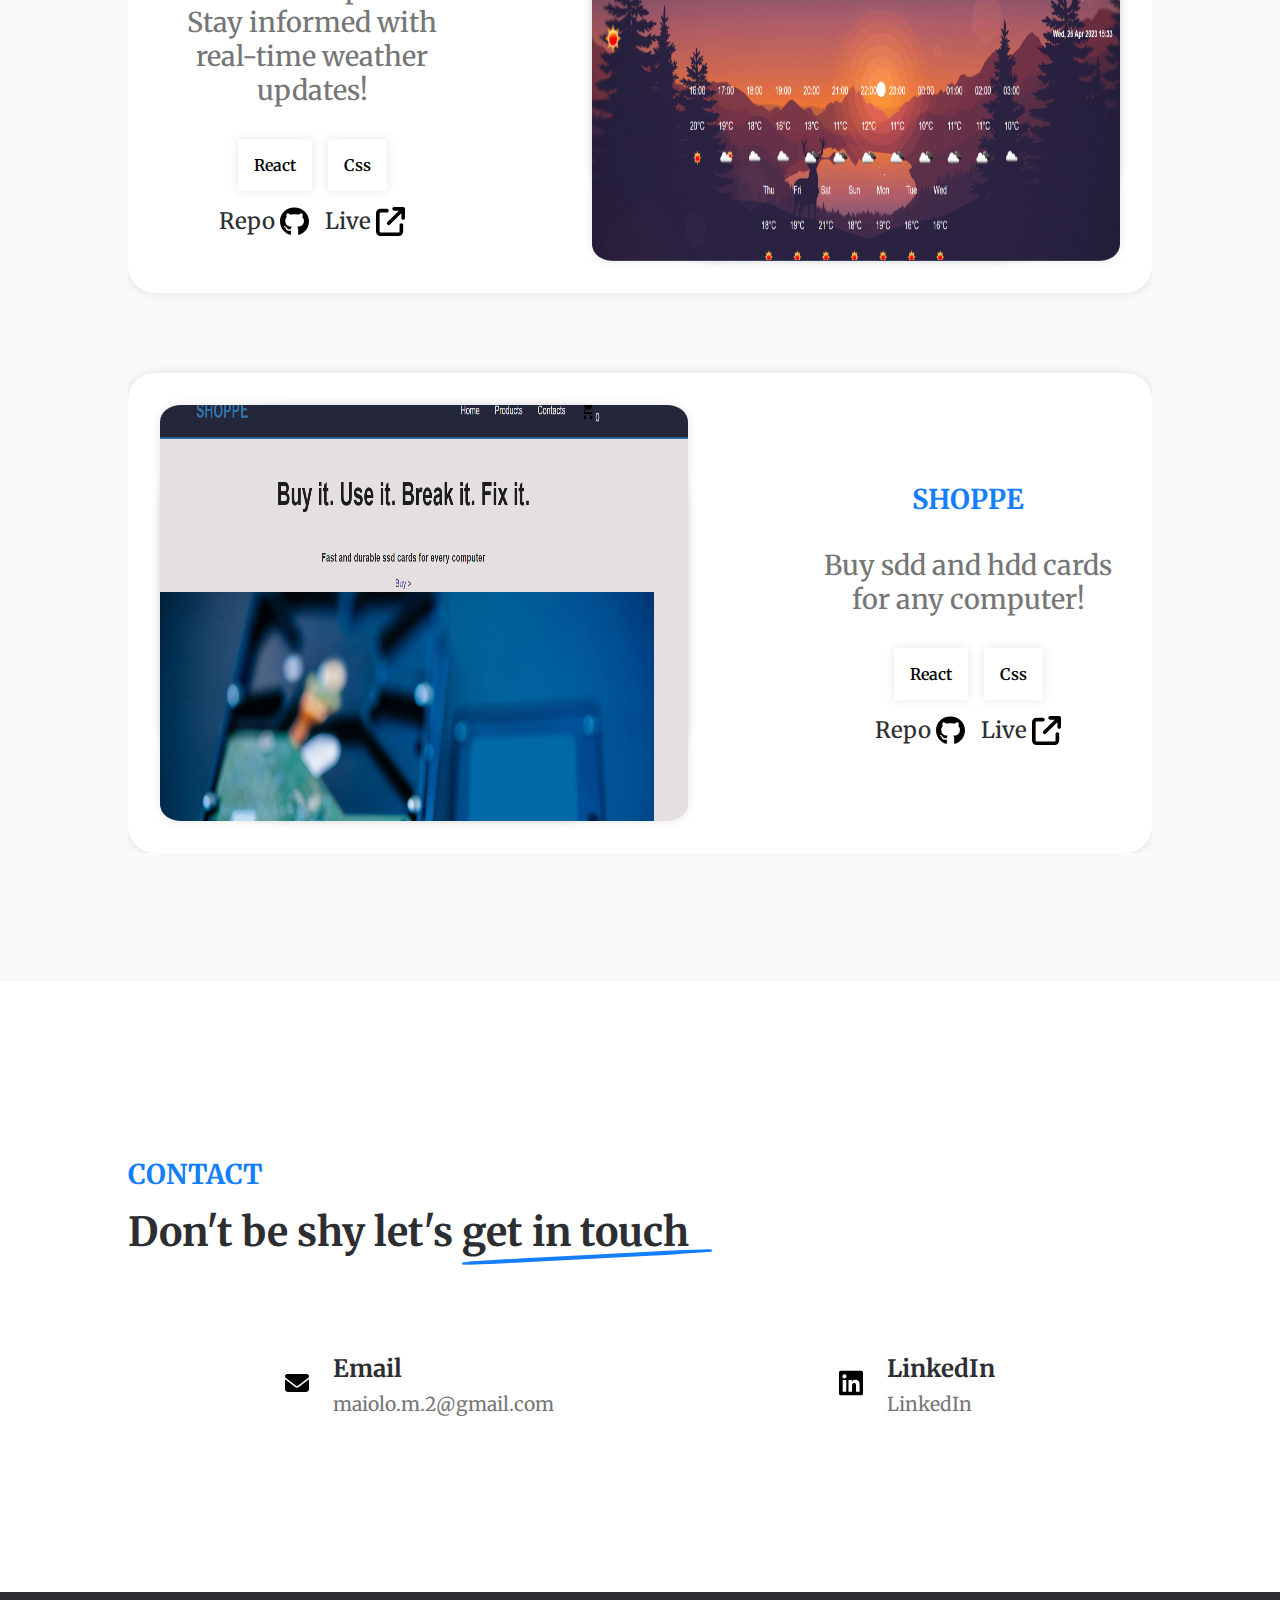
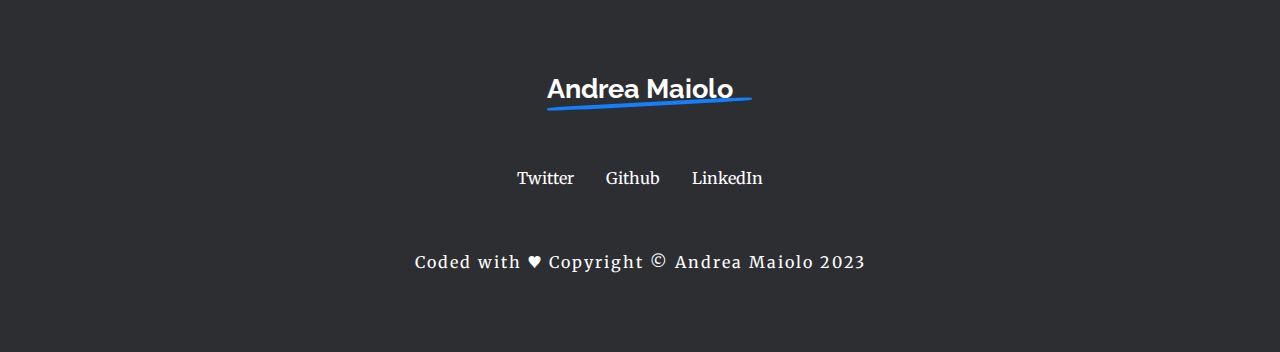
==== commit 330f57be: "changed profile pic and added style for language button" ====
--- a/index.html
+++ b/index.html
@@ -24,8 +24,11 @@
   <div class="root">
     <nav class="navbar">
       <h3 id="name"><span class="pencil-underline">Andrea Maiolo</span></h3>
-      <div class="toggle-button-cover">
-        <div class="button-cover">
+      <ul>
+        <li><a aria-label="About" href="#about">About</a></li>
+        <li><a aria-label="Work" href="#projects">Work</a></li>
+        <li><a aria-label="Contact" href="#contact">Contact</a></li>
+        <li>
           <div class="button b2" id="button-10">
             <input type="checkbox" class="checkbox" id="langButton" />
             <div class="knobs">
@@ -33,12 +36,7 @@
             </div>
             <div class="layer"></div>
           </div>
-        </div>
-      </div>
-      <ul>
-        <li><a aria-label="About" href="#about">About</a></li>
-        <li><a aria-label="Work" href="#projects">Work</a></li>
-        <li><a aria-label="Contact" href="#contact">Contact</a></li>
+        </li>
         <li>
           <svg alt="menu" class="burgerIcon" xmlns="http://www.w3.org/2000/svg" viewBox="0 0 448 512">
             <path
@@ -93,7 +91,7 @@
               </span>
             </div>
             <div class="hero-img">
-              <img alt="personal picture" id="personal-pic" src="./pictures/personalPic2.jpg">
+              <img alt="personal picture" id="personal-pic" src="./pictures/1686494012113.jpeg">
             </div>
           </div>
         </div>
--- a/style.css
+++ b/style.css
@@ -139,35 +139,6 @@
 }
 
 /* Button 10 */
-.toggle-button-cover {
-  display: table-cell;
-  position: relative;
-  width: 200px;
-  height: 140px;
-  box-sizing: border-box;
-}
-
-.button-cover {
-  height: 100px;
-  margin: 20px;
-  background-color: #fff;
-  box-shadow: 0 10px 20px -8px #c5d6d6;
-  border-radius: 4px;
-}
-
-.button-cover:before {
-  counter-increment: button-counter;
-  content: counter(button-counter);
-  position: absolute;
-  right: 0;
-  bottom: 0;
-  color: #d7e3e3;
-  font-size: 12px;
-  line-height: 1;
-  padding: 5px;
-}
-
-.button-cover,
 .knobs,
 .layer {
   position: absolute;
@@ -236,7 +207,7 @@
 #button-10 .knobs:before {
   content: "";
   left: 4px;
-  background-color: #03a9f4;
+  background-color: #147efb;
 }
 
 #button-10 .knobs:after {
@@ -258,7 +229,7 @@
 
 #button-10 .checkbox:checked + .knobs:before {
   left: 42px;
-  background-color: #f44336;
+  background-color: #008c45;
 }
 
 #button-10 .checkbox:checked + .knobs:after {
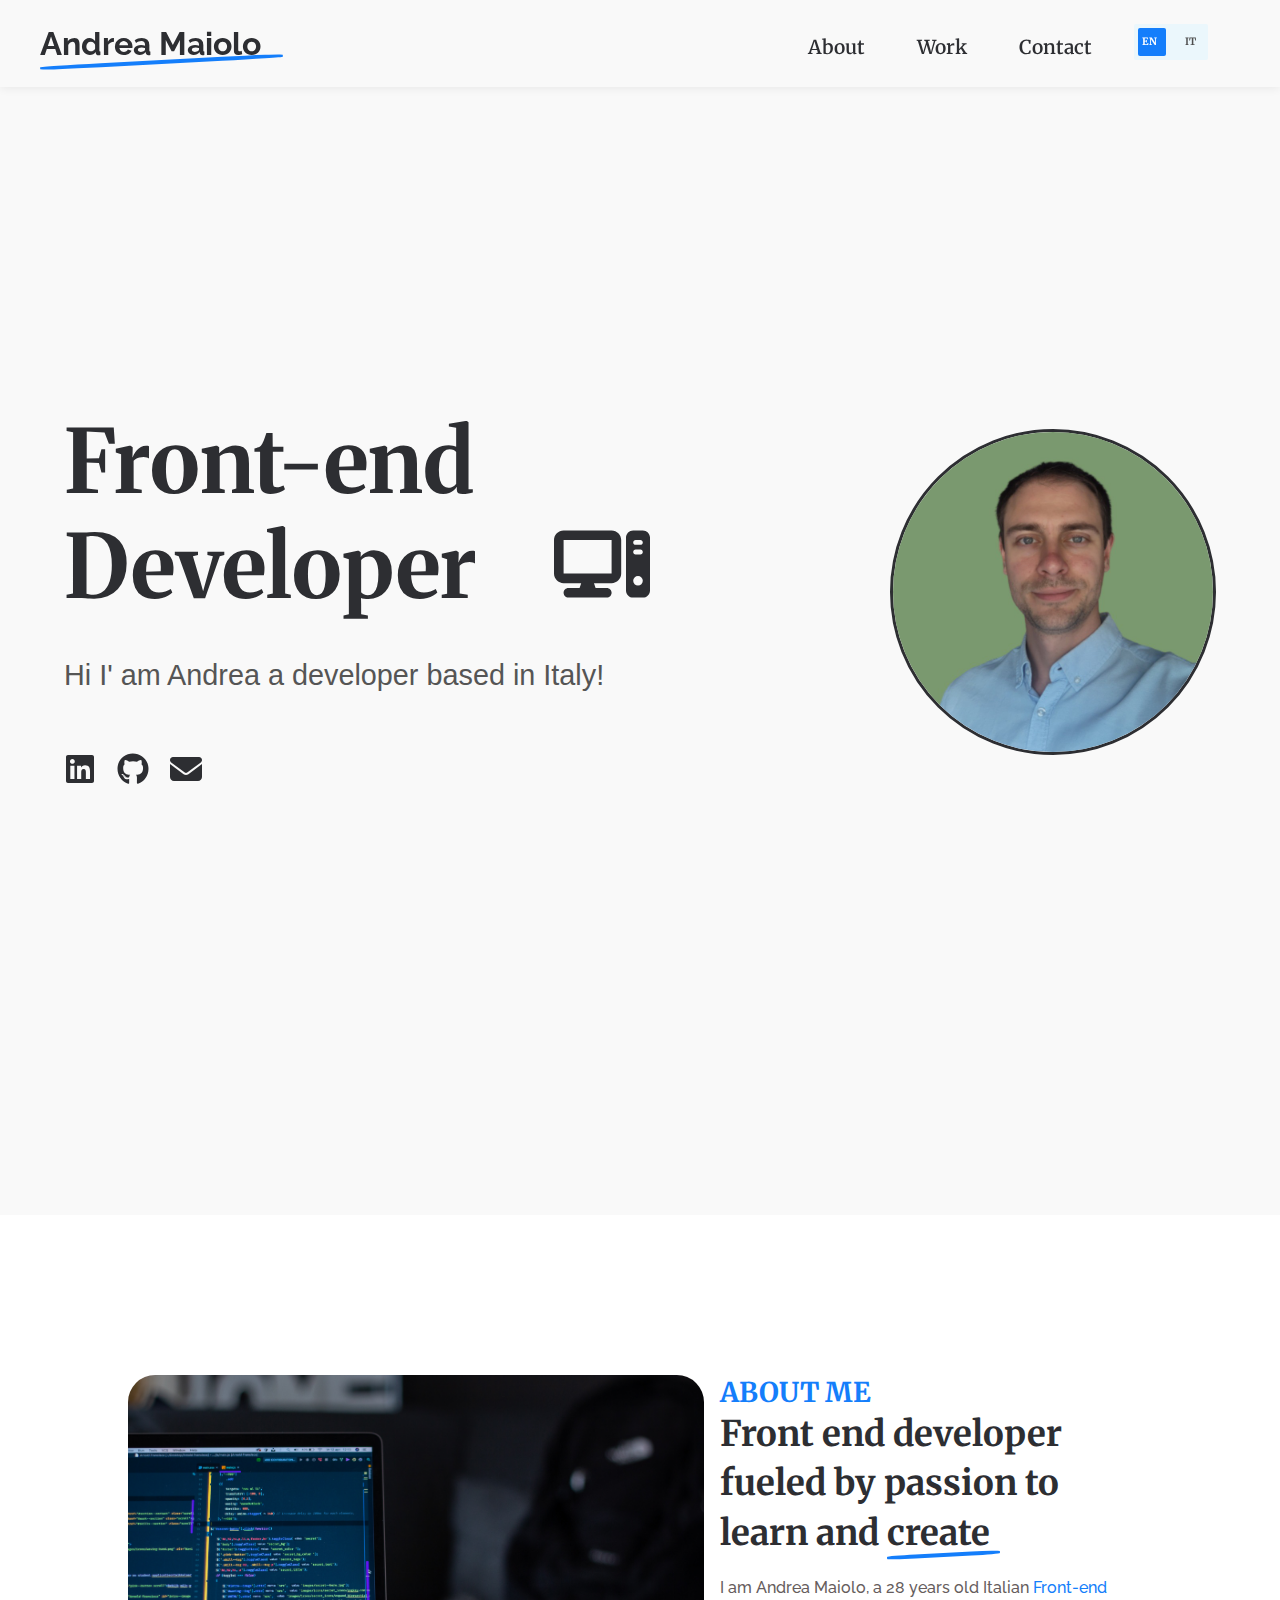
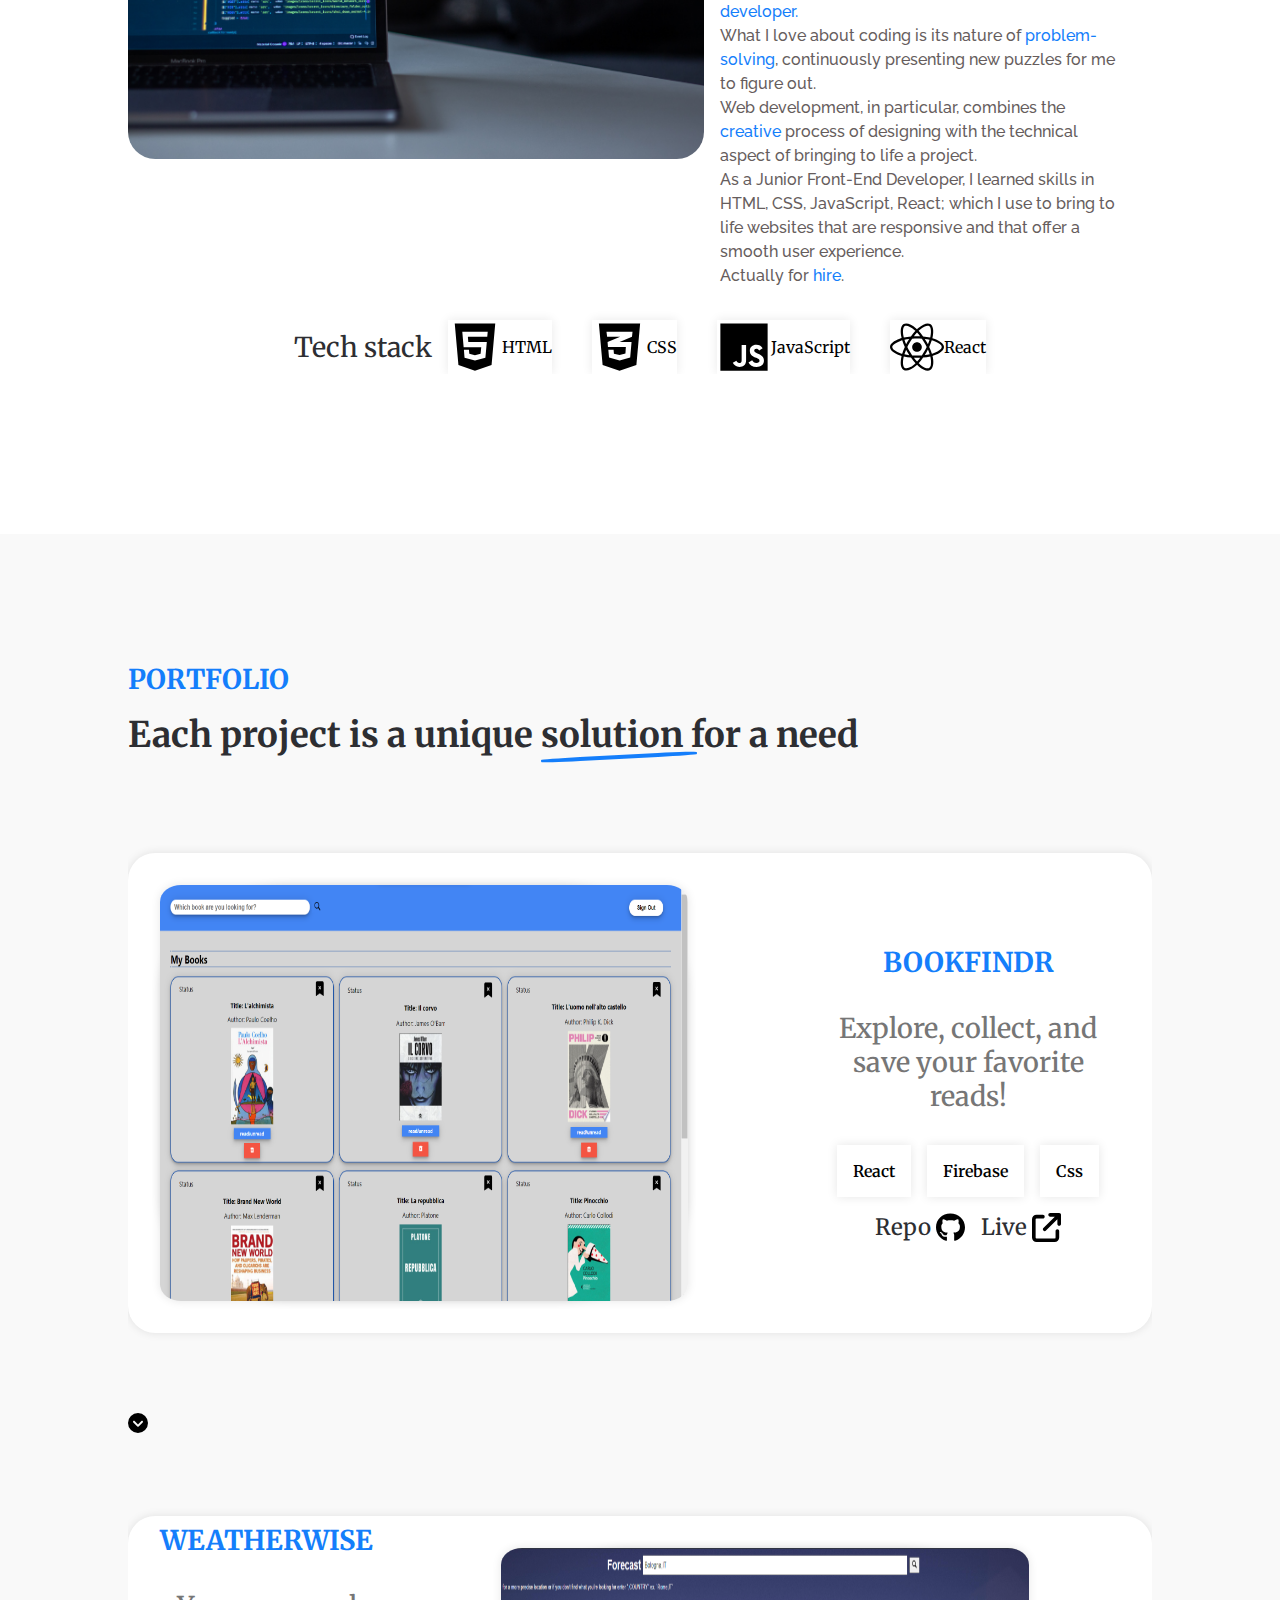
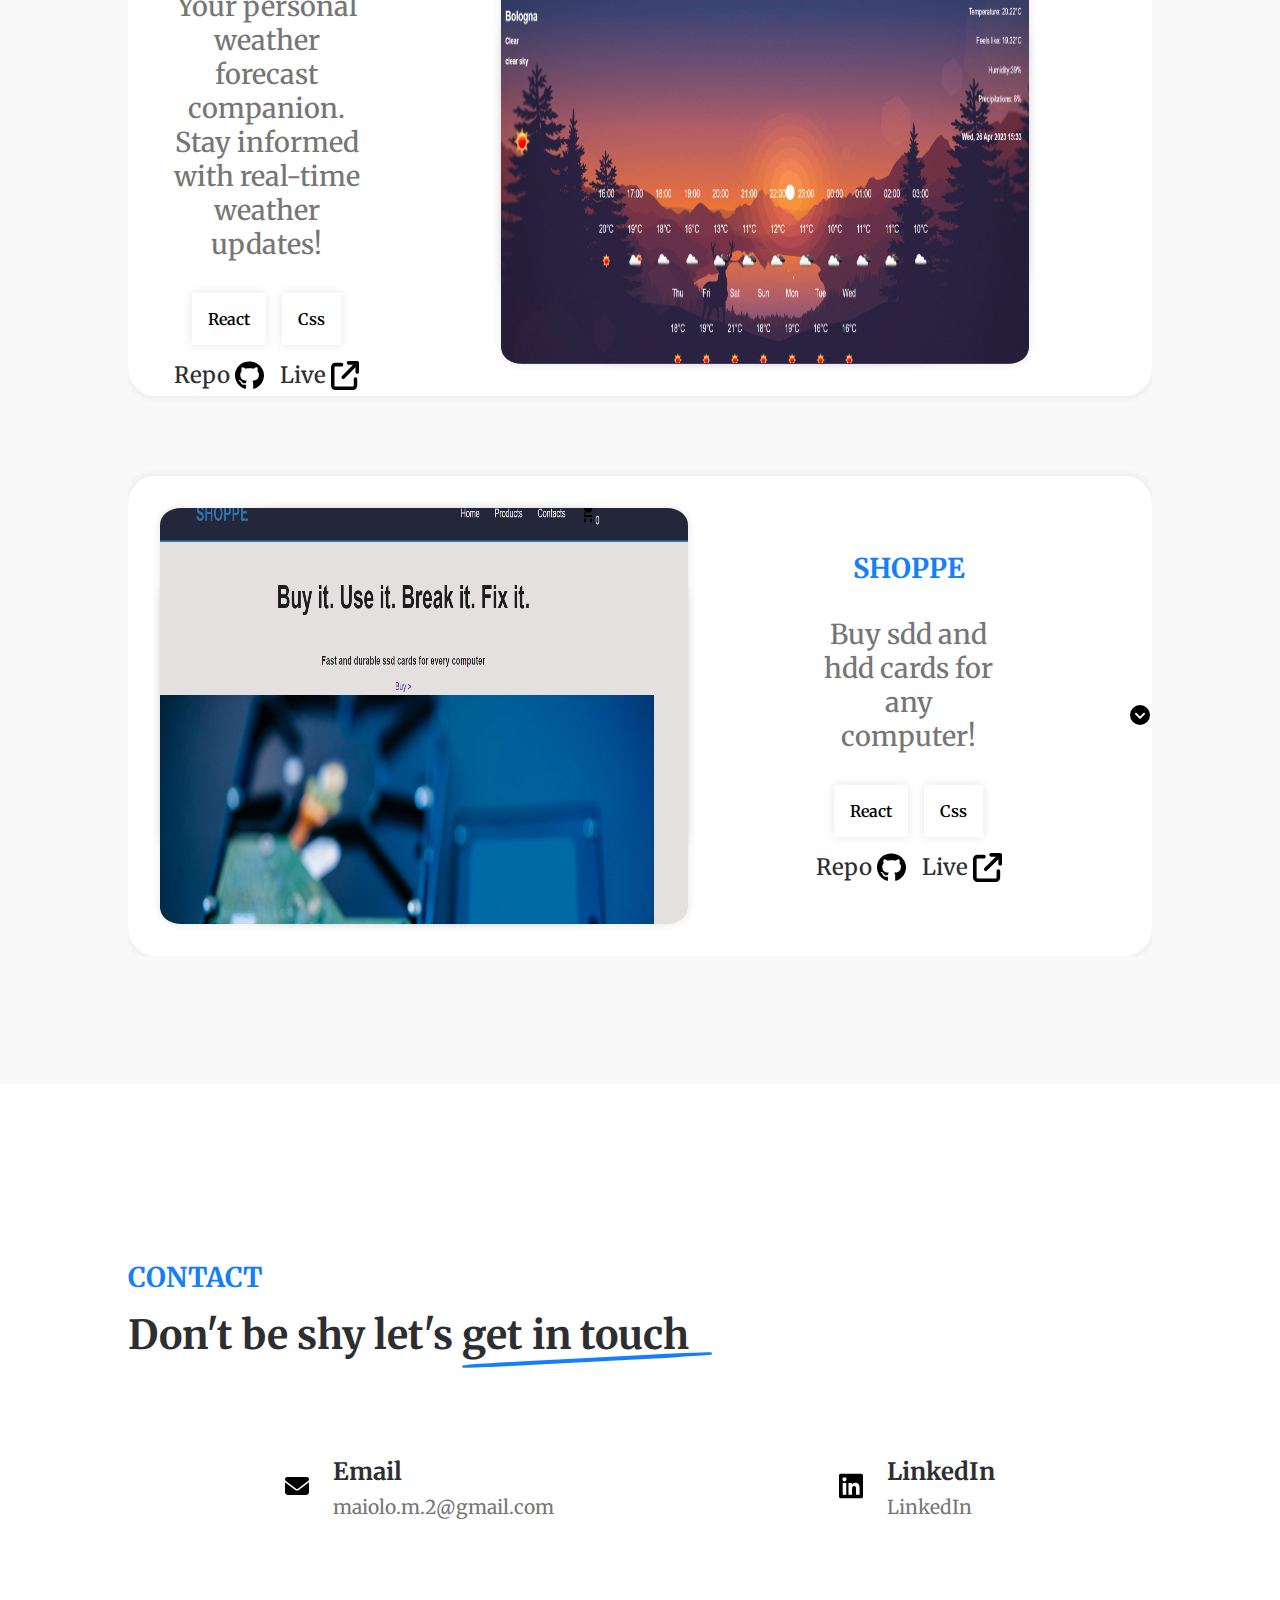
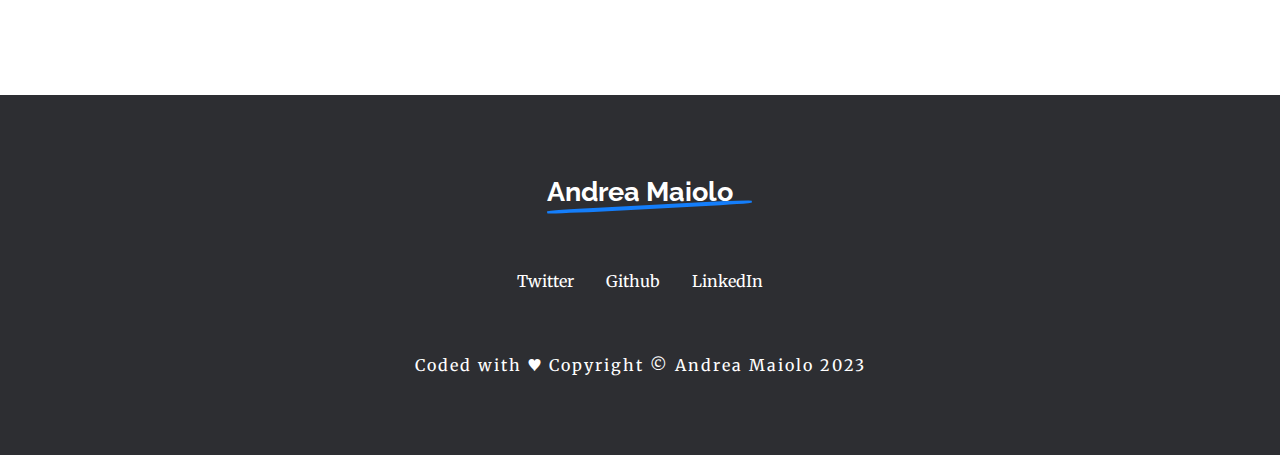
==== commit e6611e1c: "adding repos for more info" ====
--- a/index.html
+++ b/index.html
@@ -198,6 +198,36 @@
                 </div>
               </div>
             </div>
+            <button class="expandeButton"><img alt="more info" class="expIcon" src="pictures/more.svg"></button>
+            <div class="expandible hidden">
+              <h2>Features</h2>
+
+              <ul>
+                <li><b>Extensive Book Collection</b>: Access a vast library of books across genres, including
+                  fiction,
+                  non-fiction,
+                  academic, and more.</li>
+                <li><b>User Profiles</b>: Users can create profiles, track their reading history, and manage their
+                  bookshelves.
+                </li>
+                <li><b>Search and Filters</b>: Search for books by title, author, genre, or keywords.</li>
+              </ul>
+
+              <h2>Technologies Used</h2>
+              <ul>
+                <li><b>Front-end</b>: HTML, CSS, JavaScript, React.js</li>
+                <li><b>Back-end and Database</b>: Firebase.</li>
+                <li><b>Authentication</b>: OAuth from firebase for secure user authentication.</li>
+                <li><b>Deployment</b>: Github Pages.</li>
+              </ul>
+
+              <h2> Usage</h2>
+              <ul>
+                <li>Users can sign up for an account or log in if they already have one.</li>
+                <li>Explore the book collection by searching, filtering, or browsing genres.</li>
+                <li>Click on a book to save it in the application's reader interface.</li>
+              </ul>
+            </div>
             <div class="single-proj">
               <div class="proj-text">
                 <h3>WeatherWise</h3>
@@ -227,6 +257,46 @@
                   <img alt="weather-app project" id="proj-2-img" src="./pictures/weather.png" />
                 </a>
               </div>
+              <button class="expandeButton"><img alt="more info" class="expIcon" src="pictures/more.svg"></button>
+              <div class="expandible hidden">
+                <h2>Features</h2>
+
+                <ul>
+                  <li><b>Location-Based Weather</b>: Get weather updates for any location worldwide.</li>
+                  <li><b>Current Conditions</b>: View current weather conditions, including temperature, humidity,
+                    wind speed,
+                    and
+                    description.</li>
+                  <li><b>Forecast</b>: Access detailed weather forecasts for the next few days.</li>
+                  <li><b>Search Functionality</b>: Search for weather information for specific cities or regions.</li>
+                  <li><b>Responsive Design</b>: The application is optimized for various devices, including desktops,
+                    tablets,
+                    and
+                    smartphones.</li>
+                </ul>
+
+                <h2>Technologies Used</h2>
+
+                <ul>
+                  <li><b>Front-end</b>: HTML, CSS, JavaScript, React.js.</li>
+                  <li><b>Weather API</b>: Integrate with a weather data API (OpenWeatherMap) to fetch weather
+                    information.
+                  </li>
+                  <li><b>Deployment</b>: GitHub Pages.</li>
+                </ul>
+
+                <h2>Usage</h2>
+
+                <ul>
+                  <li>Enter the name of a city or region in the search bar.</li>
+                  <li>Press enter or click the search button to view the weather information for the specified
+                    location.</li>
+                  <li>Explore current conditions and the forecast for the upcoming days.</li>
+                  <li>The application updates the weather information dynamically as users enter different locations.
+                  </li>
+                </ul>
+
+              </div>
             </div>
             <div class="single-proj">
               <div class="proj-img">
@@ -252,6 +322,32 @@
                     <img alt="github icon" class="icon-proj" src="./pictures/arrow-up-right-from-square-solid.svg" />
                   </a>
                 </div>
+              </div>
+              <button class="expandeButton"><img alt="more info" class="expIcon" src="pictures/more.svg"></button>
+              <div class="expandible hidden">
+
+                <h2>Features</h2>
+
+                <ul>
+                  <li><b>Product Listings</b>: Display a wide range of products with details and prices.</li>
+                  <li><b>Shopping Cart</b> Users can add/remove products from the cart, view total prices, and proceed
+                    to
+                    checkout.
+                  </li>
+                </ul>
+
+                <h2>Technologies Used</h2>
+
+                <ul>
+                  <li><b>Front-end</b>: HTML, CSS, JavaScript, React.js.</li>
+                  <li><b>Deployment</b>: Git pages</li>
+                </ul>
+
+                <h2>Usage</h2>
+                <ul>
+                  <li>Access the application through the browser.</li>
+                  <li>Explore products, add them to the cart, and proceed to checkout.</li>
+                </ul>
               </div>
             </div>
           </div>
--- a/style.css
+++ b/style.css
@@ -537,6 +537,22 @@
   text-transform: none;
 }
 
+.expandeButton {
+  border: none;
+  width: 0;
+  cursor: pointer;
+  box-shadow: 0 4px 8px rgba(0, 0, 0, 0.2);
+}
+
+.expandeButton:hover {
+  box-shadow: 0 8px 16px rgba(0, 0, 0, 0.2);
+}
+
+.expIcon {
+  width: 20px;
+  height: 20px;
+}
+
 .stack {
   display: flex;
   gap: 1rem;
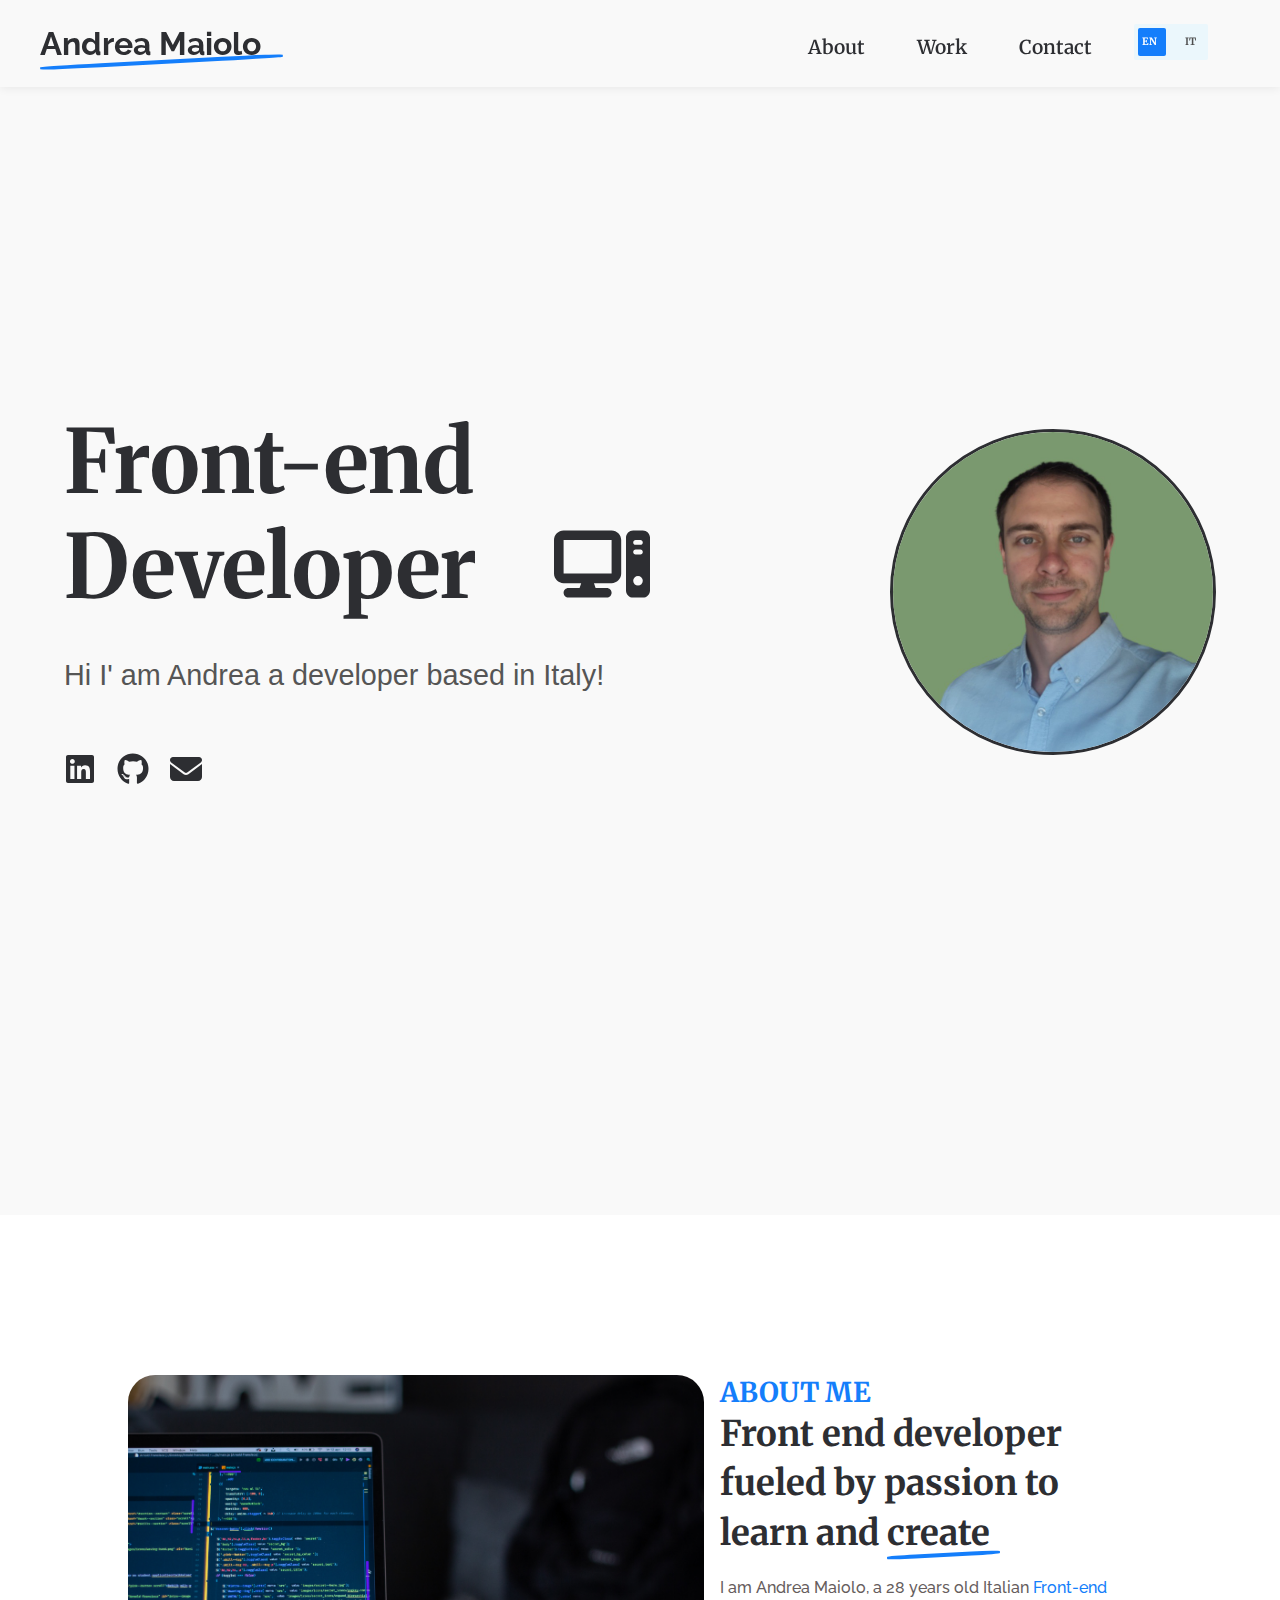
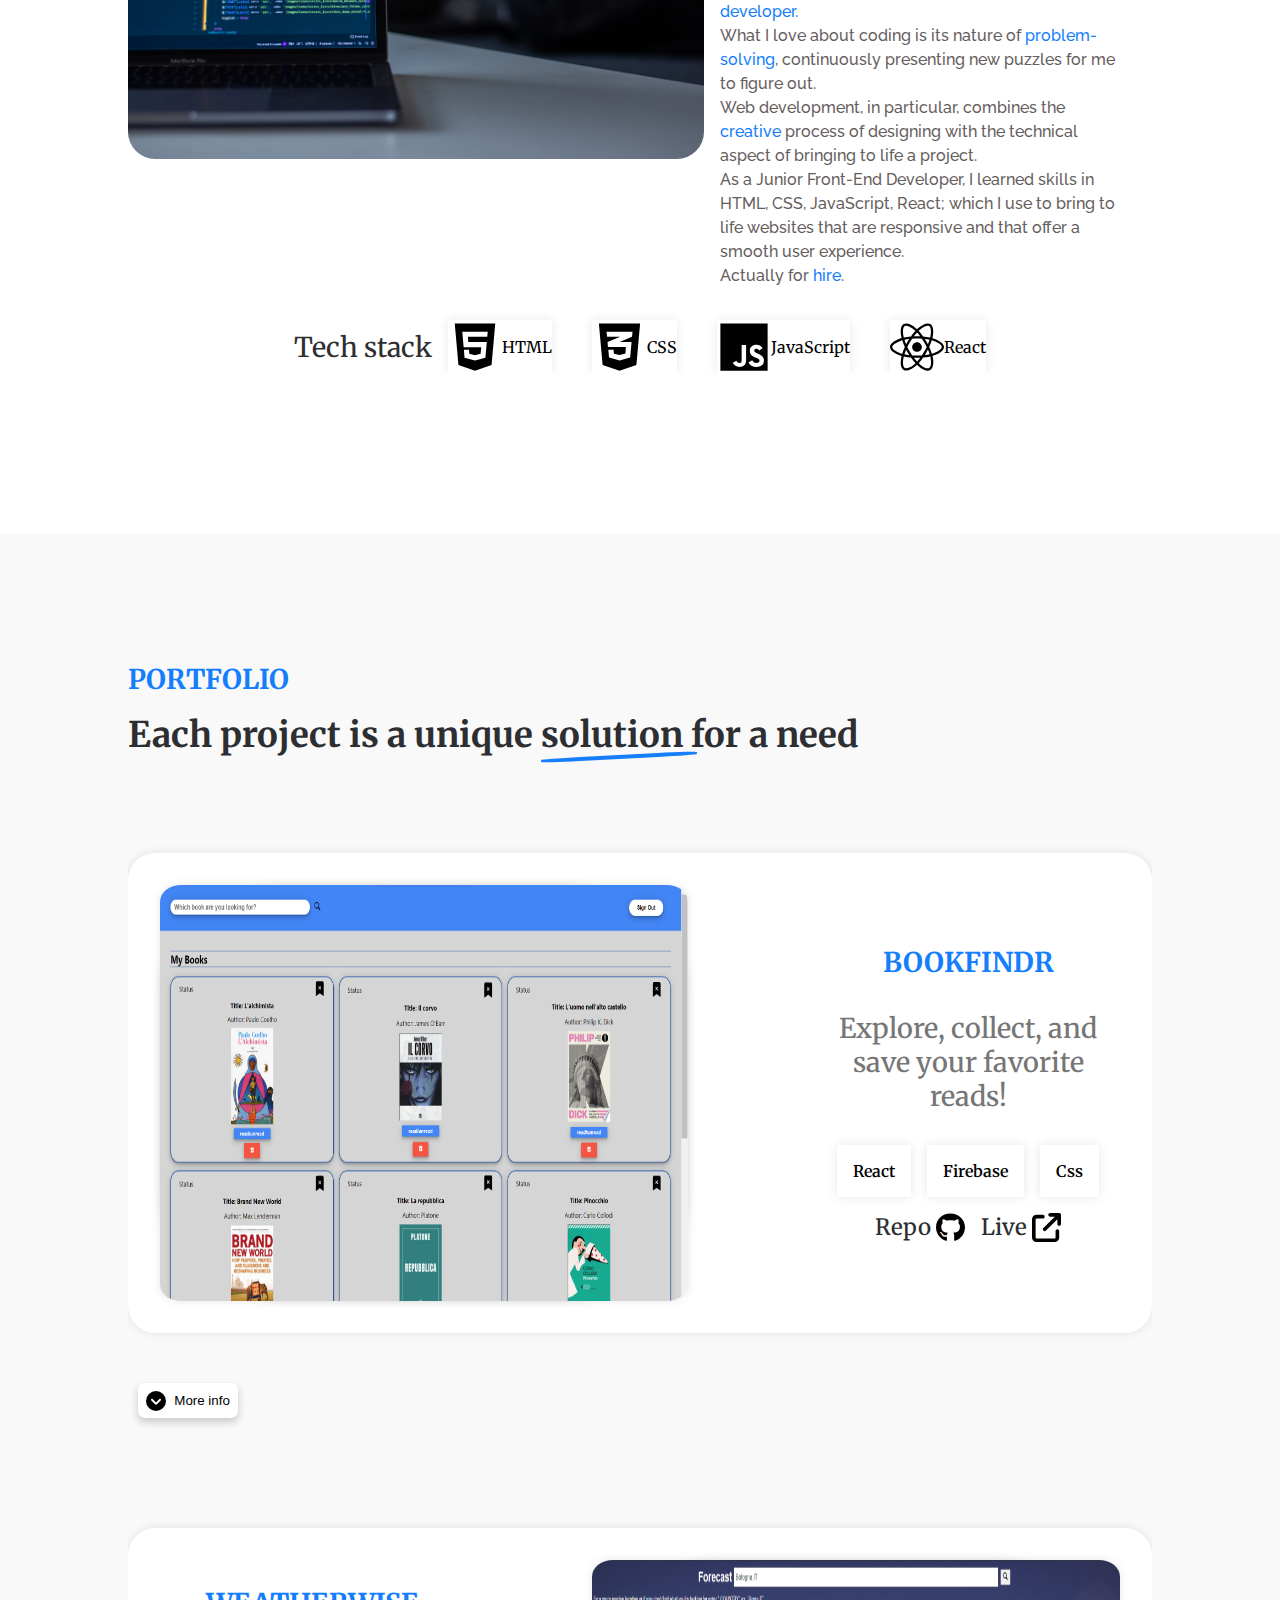
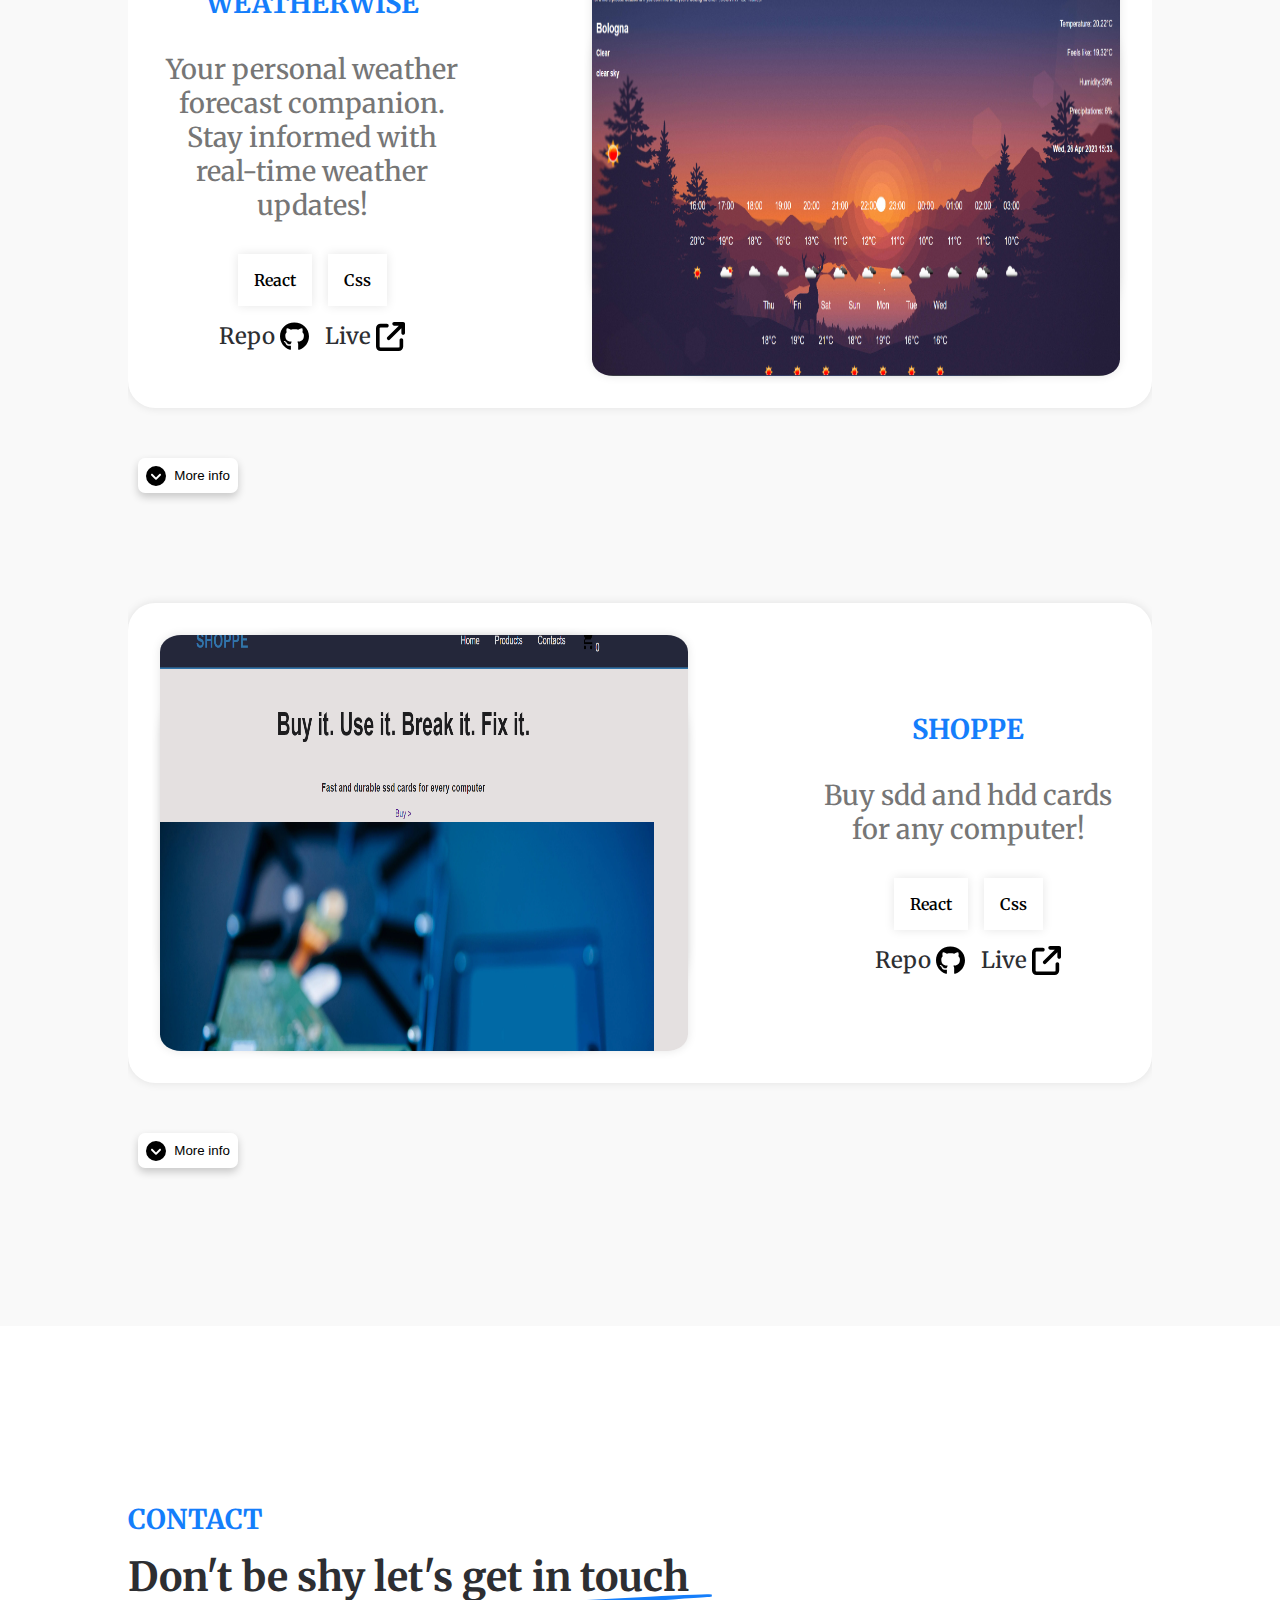
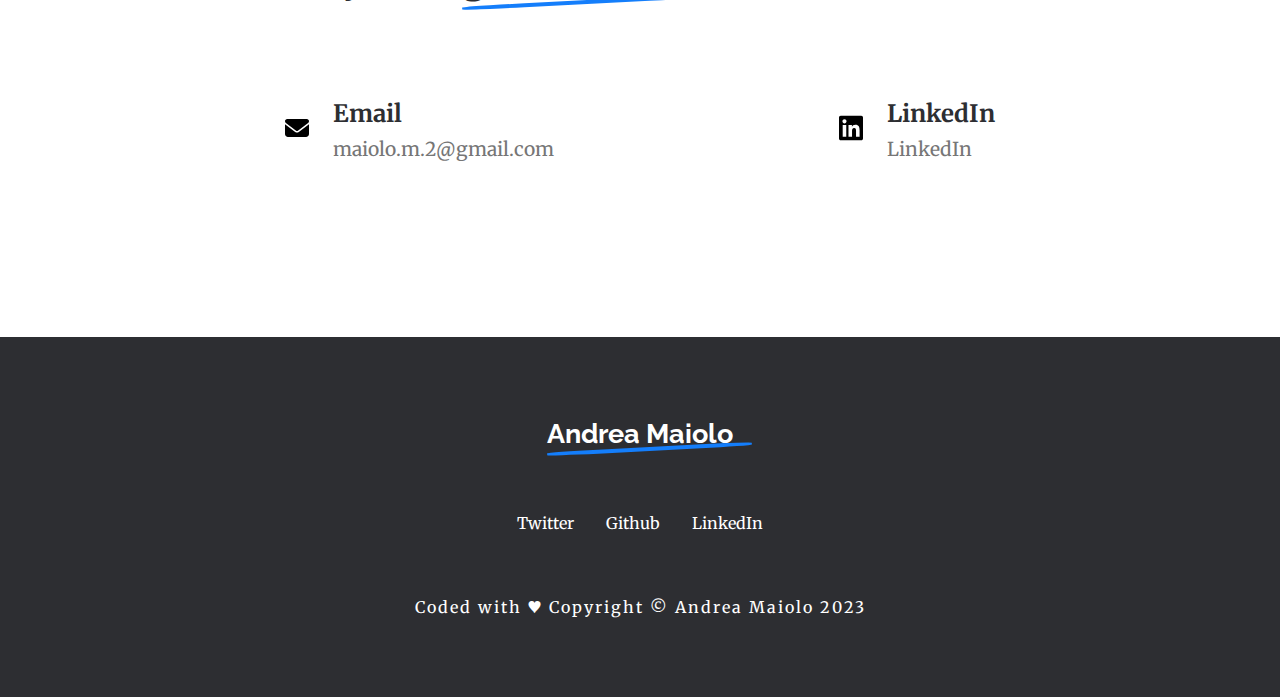
==== commit 324de550: "added style for repos and button" ====
--- a/index.html
+++ b/index.html
@@ -198,7 +198,8 @@
                 </div>
               </div>
             </div>
-            <button class="expandeButton"><img alt="more info" class="expIcon" src="pictures/more.svg"></button>
+            <button class="expandeButton"><img alt="more info" class="expIcon" src="pictures/more.svg">More
+              info</button>
             <div class="expandible hidden">
               <h2>Features</h2>
 
@@ -257,46 +258,47 @@
                   <img alt="weather-app project" id="proj-2-img" src="./pictures/weather.png" />
                 </a>
               </div>
-              <button class="expandeButton"><img alt="more info" class="expIcon" src="pictures/more.svg"></button>
-              <div class="expandible hidden">
-                <h2>Features</h2>
-
-                <ul>
-                  <li><b>Location-Based Weather</b>: Get weather updates for any location worldwide.</li>
-                  <li><b>Current Conditions</b>: View current weather conditions, including temperature, humidity,
-                    wind speed,
-                    and
-                    description.</li>
-                  <li><b>Forecast</b>: Access detailed weather forecasts for the next few days.</li>
-                  <li><b>Search Functionality</b>: Search for weather information for specific cities or regions.</li>
-                  <li><b>Responsive Design</b>: The application is optimized for various devices, including desktops,
-                    tablets,
-                    and
-                    smartphones.</li>
-                </ul>
-
-                <h2>Technologies Used</h2>
-
-                <ul>
-                  <li><b>Front-end</b>: HTML, CSS, JavaScript, React.js.</li>
-                  <li><b>Weather API</b>: Integrate with a weather data API (OpenWeatherMap) to fetch weather
-                    information.
-                  </li>
-                  <li><b>Deployment</b>: GitHub Pages.</li>
-                </ul>
-
-                <h2>Usage</h2>
-
-                <ul>
-                  <li>Enter the name of a city or region in the search bar.</li>
-                  <li>Press enter or click the search button to view the weather information for the specified
-                    location.</li>
-                  <li>Explore current conditions and the forecast for the upcoming days.</li>
-                  <li>The application updates the weather information dynamically as users enter different locations.
-                  </li>
-                </ul>
-
-              </div>
+            </div>
+            <button class="expandeButton"><img alt="more info" class="expIcon" src="pictures/more.svg">More
+              info</button>
+            <div class="expandible hidden">
+              <h2>Features</h2>
+
+              <ul>
+                <li><b>Location-Based Weather</b>: Get weather updates for any location worldwide.</li>
+                <li><b>Current Conditions</b>: View current weather conditions, including temperature, humidity,
+                  wind speed,
+                  and
+                  description.</li>
+                <li><b>Forecast</b>: Access detailed weather forecasts for the next few days.</li>
+                <li><b>Search Functionality</b>: Search for weather information for specific cities or regions.</li>
+                <li><b>Responsive Design</b>: The application is optimized for various devices, including desktops,
+                  tablets,
+                  and
+                  smartphones.</li>
+              </ul>
+
+              <h2>Technologies Used</h2>
+
+              <ul>
+                <li><b>Front-end</b>: HTML, CSS, JavaScript, React.js.</li>
+                <li><b>Weather API</b>: Integrate with a weather data API (OpenWeatherMap) to fetch weather
+                  information.
+                </li>
+                <li><b>Deployment</b>: GitHub Pages.</li>
+              </ul>
+
+              <h2>Usage</h2>
+
+              <ul>
+                <li>Enter the name of a city or region in the search bar.</li>
+                <li>Press enter or click the search button to view the weather information for the specified
+                  location.</li>
+                <li>Explore current conditions and the forecast for the upcoming days.</li>
+                <li>The application updates the weather information dynamically as users enter different locations.
+                </li>
+              </ul>
+
             </div>
             <div class="single-proj">
               <div class="proj-img">
@@ -323,32 +325,33 @@
                   </a>
                 </div>
               </div>
-              <button class="expandeButton"><img alt="more info" class="expIcon" src="pictures/more.svg"></button>
-              <div class="expandible hidden">
-
-                <h2>Features</h2>
-
-                <ul>
-                  <li><b>Product Listings</b>: Display a wide range of products with details and prices.</li>
-                  <li><b>Shopping Cart</b> Users can add/remove products from the cart, view total prices, and proceed
-                    to
-                    checkout.
-                  </li>
-                </ul>
-
-                <h2>Technologies Used</h2>
-
-                <ul>
-                  <li><b>Front-end</b>: HTML, CSS, JavaScript, React.js.</li>
-                  <li><b>Deployment</b>: Git pages</li>
-                </ul>
-
-                <h2>Usage</h2>
-                <ul>
-                  <li>Access the application through the browser.</li>
-                  <li>Explore products, add them to the cart, and proceed to checkout.</li>
-                </ul>
-              </div>
+            </div>
+            <button class="expandeButton"><img alt="more info" class="expIcon" src="pictures/more.svg">More
+              info</button>
+            <div class="expandible hidden">
+
+              <h2>Features</h2>
+
+              <ul>
+                <li><b>Product Listings</b>: Display a wide range of products with details and prices.</li>
+                <li><b>Shopping Cart</b> Users can add/remove products from the cart, view total prices, and proceed
+                  to
+                  checkout.
+                </li>
+              </ul>
+
+              <h2>Technologies Used</h2>
+
+              <ul>
+                <li><b>Front-end</b>: HTML, CSS, JavaScript, React.js.</li>
+                <li><b>Deployment</b>: Git pages</li>
+              </ul>
+
+              <h2>Usage</h2>
+              <ul>
+                <li>Access the application through the browser.</li>
+                <li>Explore products, add them to the cart, and proceed to checkout.</li>
+              </ul>
             </div>
           </div>
         </div>
--- a/style.css
+++ b/style.css
@@ -539,18 +539,40 @@
 
 .expandeButton {
   border: none;
-  width: 0;
+  width: 100px;
+  height: 35px;
   cursor: pointer;
   box-shadow: 0 4px 8px rgba(0, 0, 0, 0.2);
+  display: flex;
+  flex-direction: row;
+  align-items: center;
+  justify-content: space-evenly;
+  background-color: #fff;
+  position: relative;
+  top: -30px;
+  left: 10px;
+  border-radius: 7px;
+  transition: all 0.3s;
 }
 
 .expandeButton:hover {
-  box-shadow: 0 8px 16px rgba(0, 0, 0, 0.2);
+  box-shadow: 0 8px 16px rgba(66, 133, 244, 0.1);
+  transform: translateY(-5px);
 }
 
 .expIcon {
   width: 20px;
   height: 20px;
+}
+
+.expandible {
+  left: 10px;
+  top: -70px;
+  position: relative;
+  height: max-content;
+  color: #2d2e32;
+  margin: 0 10px;
+  line-height: 1.8rem;
 }
 
 .stack {
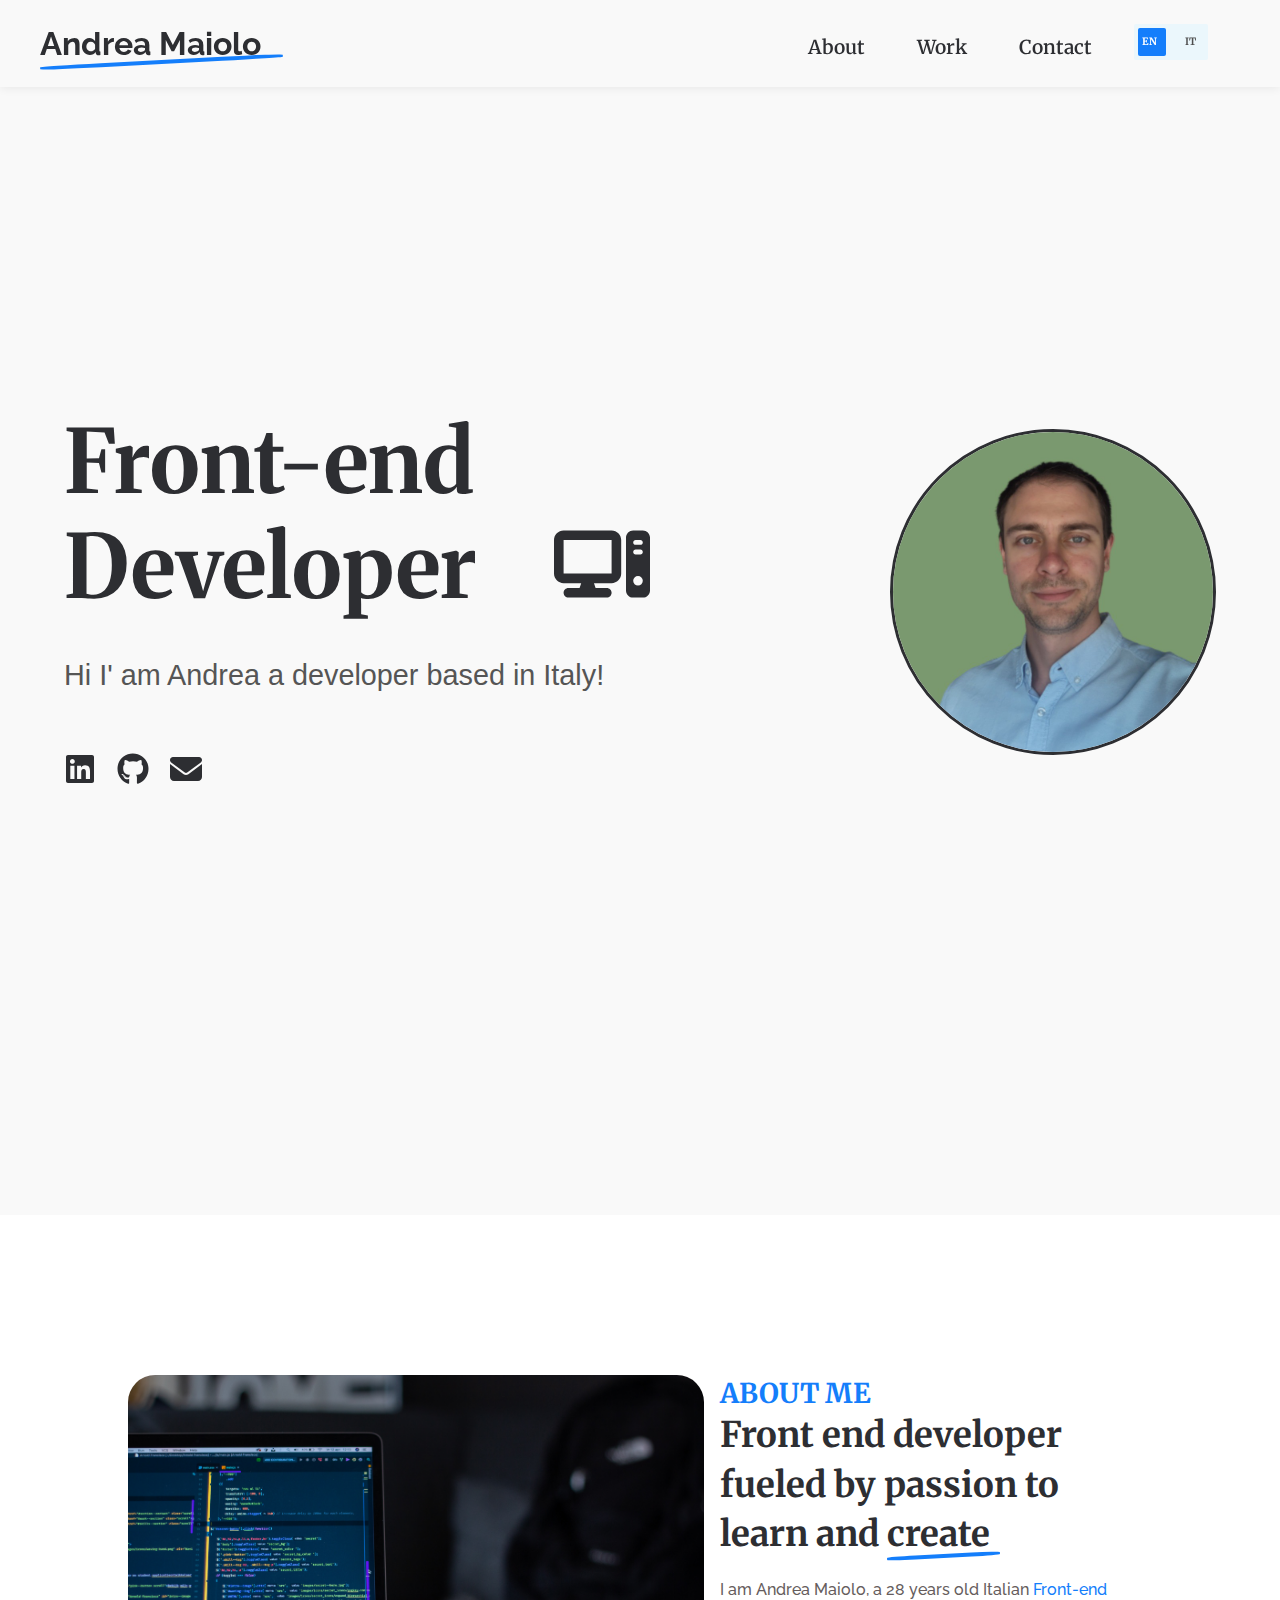
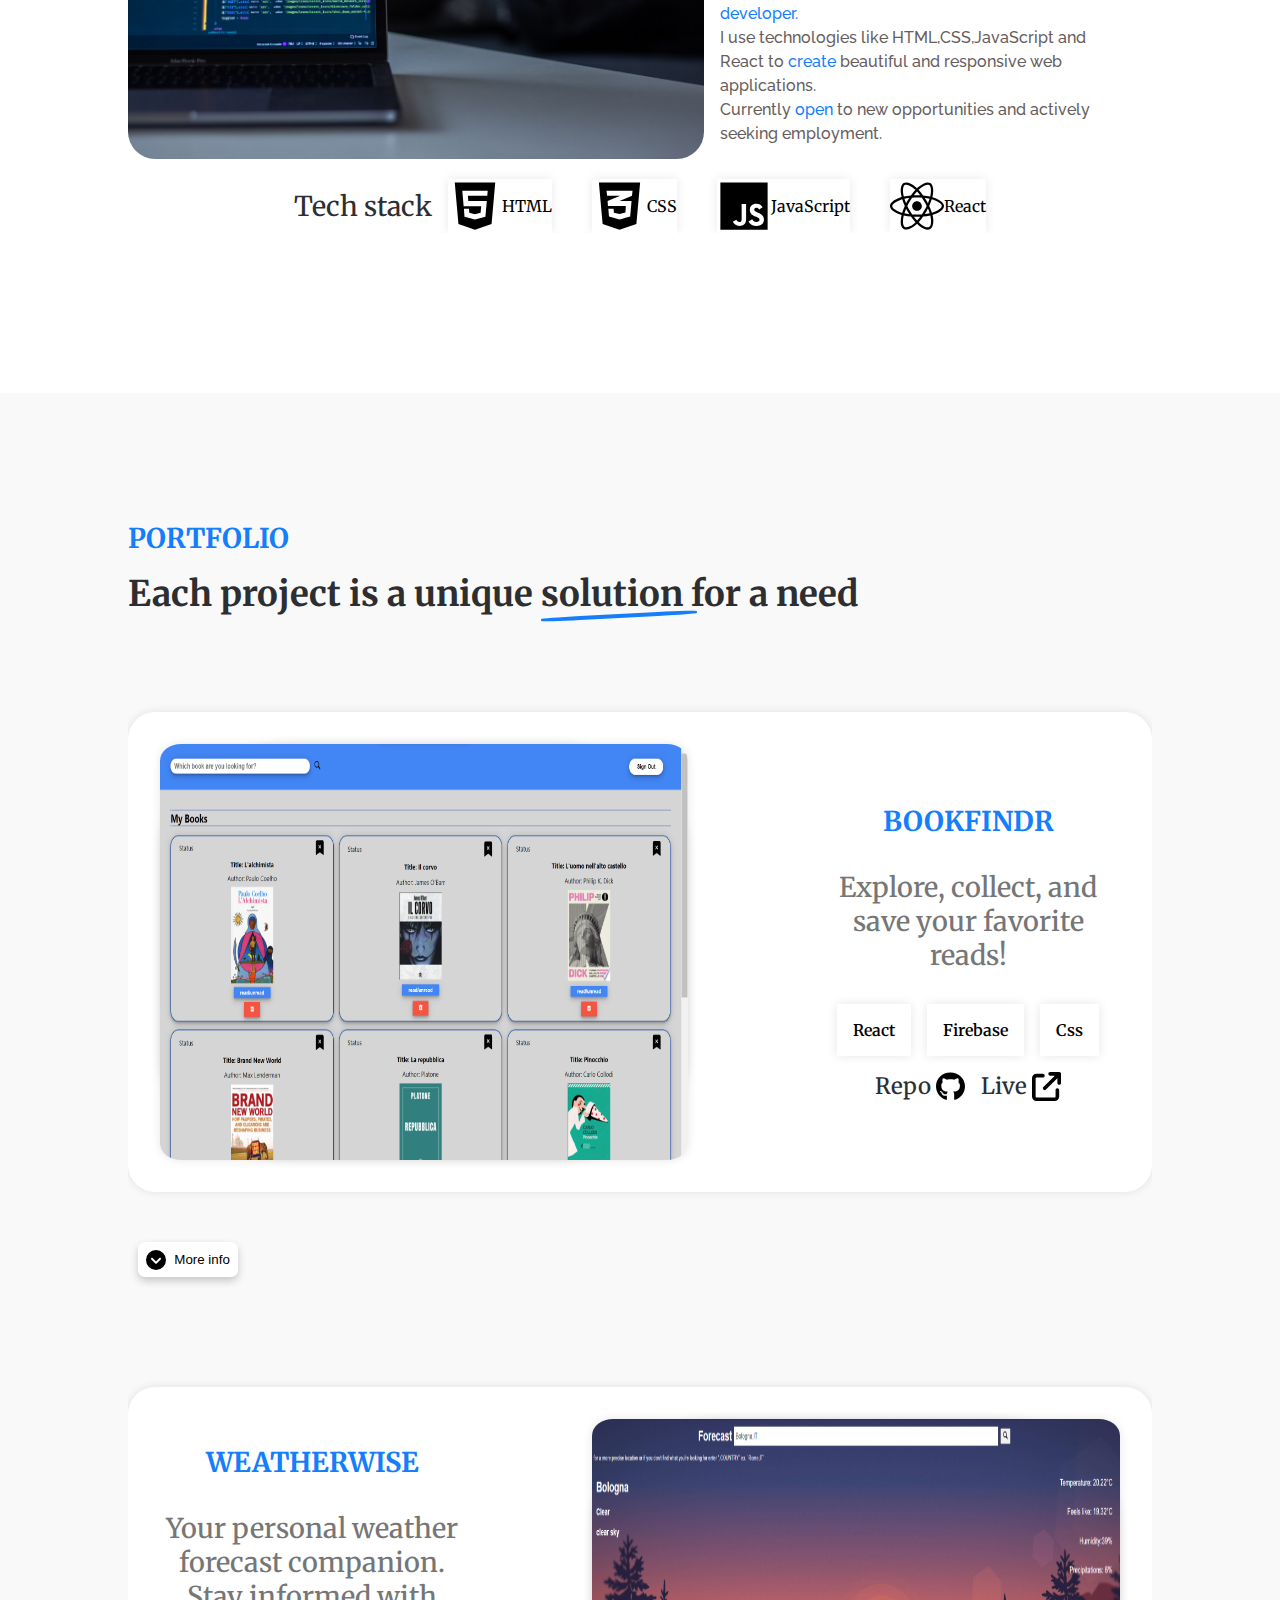
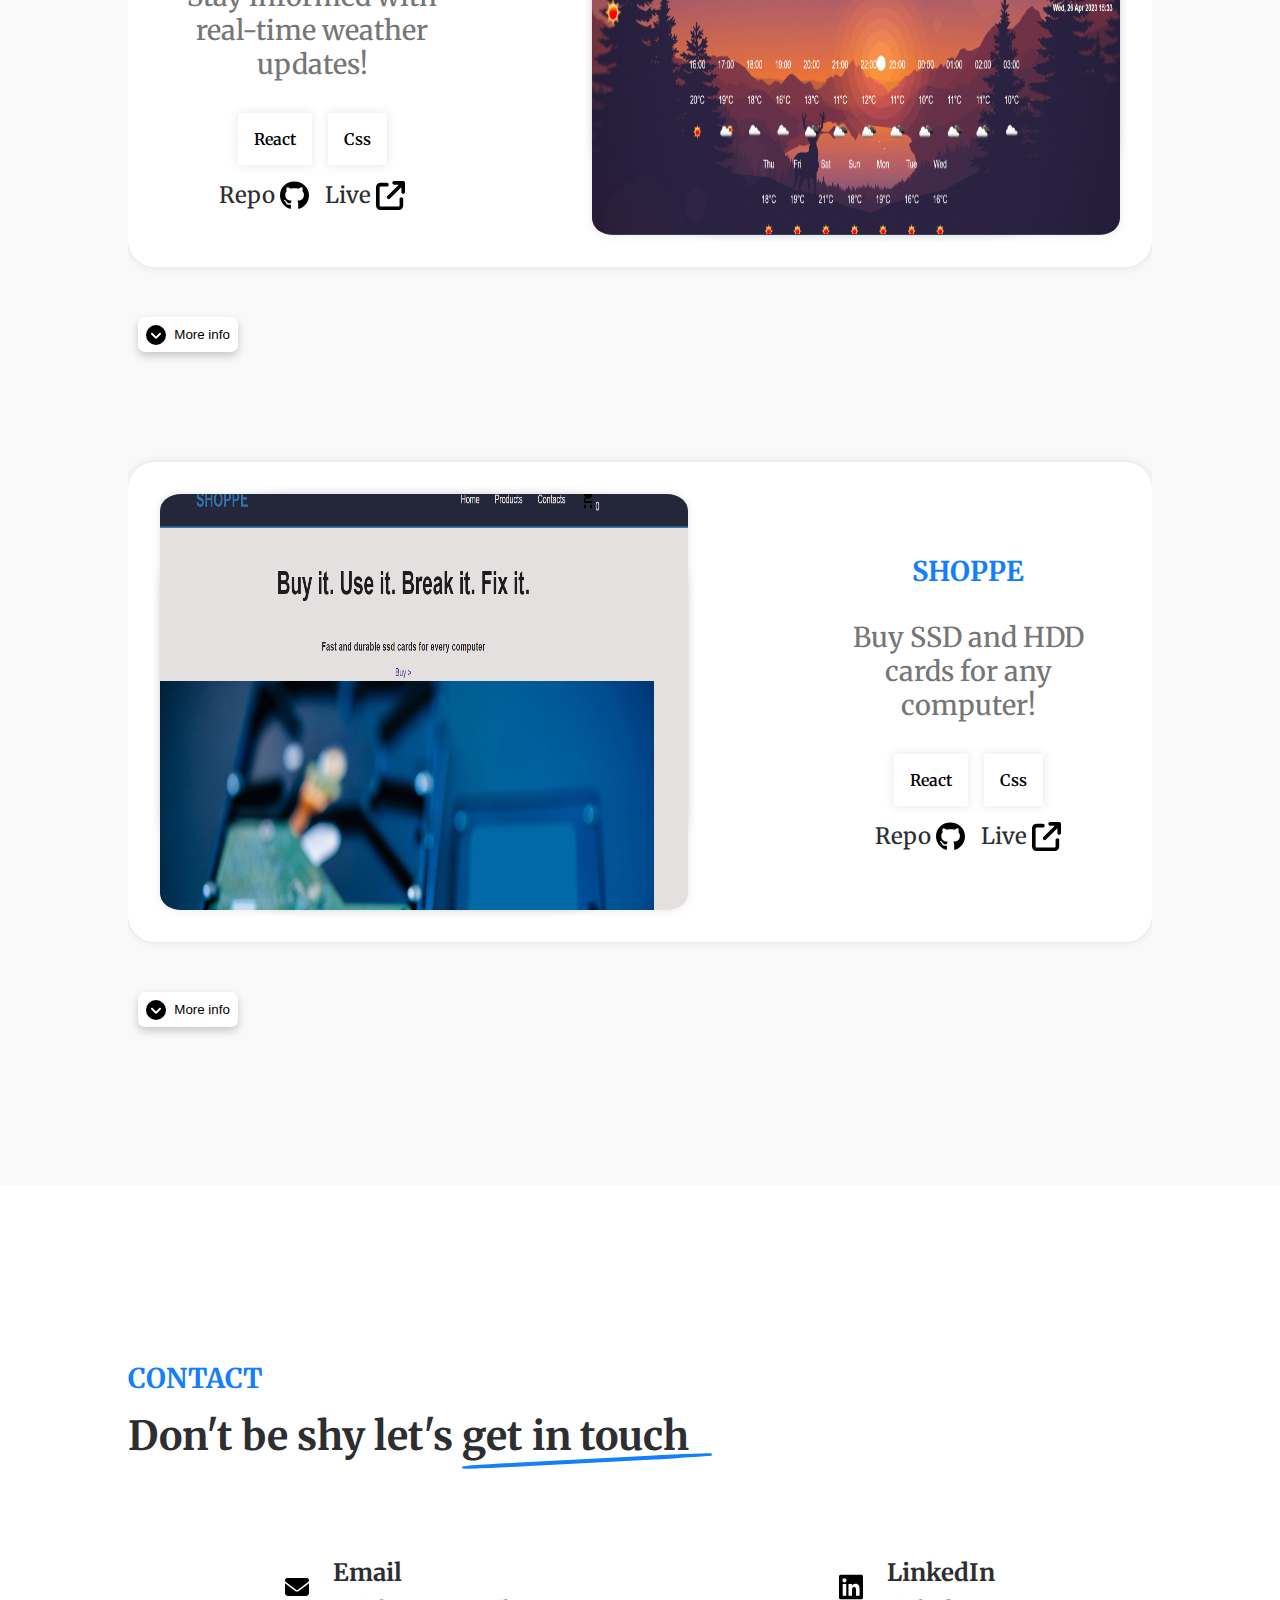
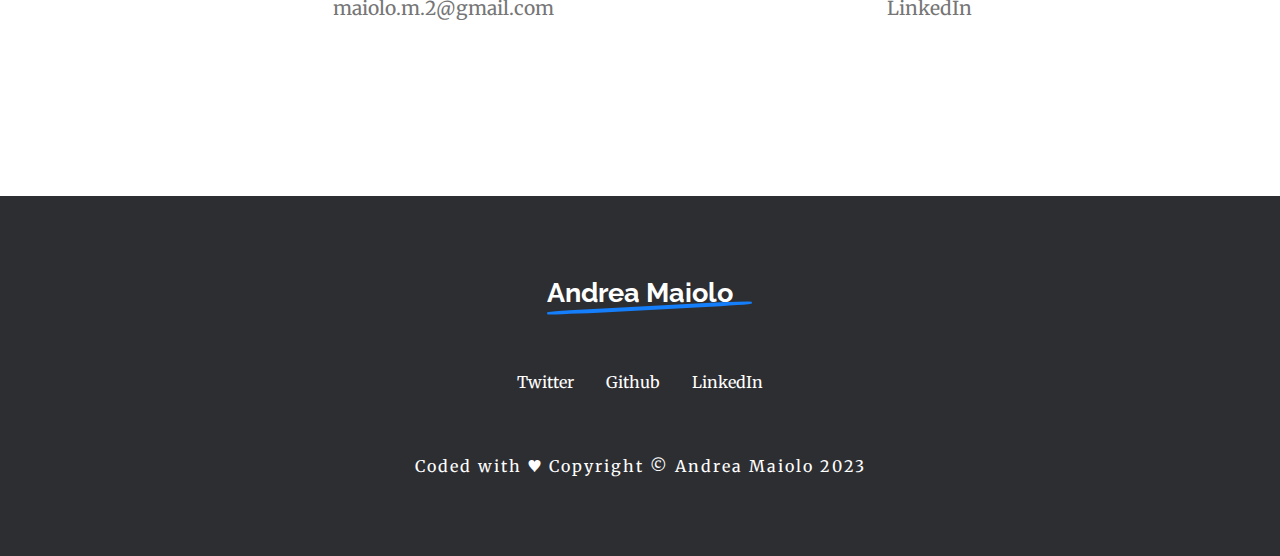
==== commit 1f3b8e0b: "minor grammar changes" ====
--- a/index.html
+++ b/index.html
@@ -113,25 +113,17 @@
                 class="pencil-underline">creare</span></h4>
             <p class="textInEng onDisplay">
               I am Andrea Maiolo, a 28 years old Italian <span class="highlights">Front-end developer.</span><br />
-              What I love about coding is its nature of <span class="highlights">problem-solving</span>, continuously
-              presenting
-              new puzzles for me to figure out.<br />
-              Web development, in particular, combines the
-              <span class="highlights">creative</span> process of designing with the
-              technical aspect of bringing to life a project.<br />
-              As a Junior Front-End Developer, I learned skills in HTML, CSS, JavaScript, React;
-              which I use to bring to life websites that are responsive and that offer a smooth user experience.<br />
-              Actually for <span class="highlights">hire</span>.
+              I use technologies like HTML,CSS,JavaScript and React to <span class="highlights">create</span> beautiful
+              and responsive web
+              applications.<br />
+              Currently <span class="highlights">open</span> to new opportunities and actively seeking employment.
             </p>
             <p class="textInIta hidden">
-              Sono Andrea Maiolo, un programmatore <span class="highlights">front-end</span> italiano di 28 anni.<br />
-              Quello che amo della programmazione è il fatto che mi presenta continuamente nuove<span
-                class="highlights">sfide</span> e problemi da risolvere.<br />
-              Lo sviluppo web, in particolare, combina il processo <span class="highlights">creativo</span> del design
-              con l'aspetto tecnico di dare vita a un progetto.<br />
-              Come sviluppatore front-end junior, ho acquisito competenze in HTML, CSS, JavaScript, React; che utilizzo
-              per realizzare siti web che siano reattivi e offrano un'esperienza utente coinvolgente.<br />
-              Attualmente sono disponibile a <span class="highlights">lavorare</span>.
+              Sono Andrea Maiolo, uno <span class="highlights">sviluppatore Front-end</span> italiano di 28 anni.<br />
+              Utilizzo tecnologie come HTML, CSS, JavaScript e React per <span class="highlights">creare</span>
+              applicazioni web belle e responsive.<br />
+              Attualmente <span class="highlights">aperto</span> a nuove opportunità e attivamente alla ricerca di un
+              impiego.
             </p>
           </div>
           <div class="skills">
@@ -200,34 +192,64 @@
             </div>
             <button class="expandeButton"><img alt="more info" class="expIcon" src="pictures/more.svg">More
               info</button>
-            <div class="expandible hidden">
-              <h2>Features</h2>
-
-              <ul>
-                <li><b>Extensive Book Collection</b>: Access a vast library of books across genres, including
-                  fiction,
-                  non-fiction,
-                  academic, and more.</li>
-                <li><b>User Profiles</b>: Users can create profiles, track their reading history, and manage their
-                  bookshelves.
-                </li>
-                <li><b>Search and Filters</b>: Search for books by title, author, genre, or keywords.</li>
-              </ul>
-
-              <h2>Technologies Used</h2>
-              <ul>
-                <li><b>Front-end</b>: HTML, CSS, JavaScript, React.js</li>
-                <li><b>Back-end and Database</b>: Firebase.</li>
-                <li><b>Authentication</b>: OAuth from firebase for secure user authentication.</li>
-                <li><b>Deployment</b>: Github Pages.</li>
-              </ul>
-
-              <h2> Usage</h2>
-              <ul>
-                <li>Users can sign up for an account or log in if they already have one.</li>
-                <li>Explore the book collection by searching, filtering, or browsing genres.</li>
-                <li>Click on a book to save it in the application's reader interface.</li>
-              </ul>
+            <div class="expandible">
+              <div class="textInEng onDisplay">
+                <h2>Features</h2>
+                <ul>
+                  <li><b>Extensive Book Collection</b>: Access a vast library of books across genres, including
+                    fiction,
+                    non-fiction,
+                    academic, and more.</li>
+                  <li><b>User Profiles</b>: Users can create profiles, track their reading history, and manage their
+                    bookshelves.
+                  </li>
+                  <li><b>Search and Filters</b>: Search for books by title, author, genre, or keywords.</li>
+                  <li><b>Responsive Design:</b> The application is optimized for various devices, including desktop
+                    computers, tablets, and smartphones.</li>
+                </ul>
+                <h2>Technologies Used</h2>
+                <ul>
+                  <li><b>Front-end</b>: HTML, CSS, JavaScript, React.js</li>
+                  <li><b>Back-end and Database</b>: Firebase.</li>
+                  <li><b>Authentication</b>: OAuth from Firebase for secure user authentication.</li>
+                  <li><b>Deployment</b>: Github Pages.</li>
+                </ul>
+                <h2> Usage</h2>
+                <ul>
+                  <li>Users can sign up for an account or log in if they already have one.</li>
+                  <li>Explore the book collection by searching, filtering, or browsing genres.</li>
+                  <li>Click on a book to save it in the application's reader interface.</li>
+                </ul>
+              </div>
+              <div class="textInIta hidden">
+                <h2>Caratteristiche</h2>
+                <ul>
+                  <li><b>Vasta Collezione di Libri</b>: Accedi a una vasta biblioteca di libri di diversi generi,
+                    inclusi
+                    fiction, non-fiction,
+                    accademici e altro ancora.</li>
+                  <li><b>Profili Utente</b>: Gli utenti possono creare profili, tenere traccia delle loro letture e
+                    gestire la
+                    propria libreria.</li>
+                  <li><b>Ricerca e Filtri</b>: Cerca libri per titolo, autore, genere o parole chiave.</li>
+                  <li><b>Design Responsivo</b>: L'applicazione è ottimizzata per vari dispositivi, inclusi computer
+                    fissi,
+                    tablet e smartphone.</li>
+                </ul>
+                <h2>Tecnologie Utilizzate</h2>
+                <ul>
+                  <li><b>Front-end</b>: HTML, CSS, JavaScript, React.js</li>
+                  <li><b>Back-end e Database</b>: Firebase.</li>
+                  <li><b>Autenticazione</b>: OAuth da Firebase per un' autenticazione utente sicura.</li>
+                  <li><b>Deployment</b>: Github Pages.</li>
+                </ul>
+                <h2>Utilizzo</h2>
+                <ul>
+                  <li>Gli utenti possono registrarsi per un account o accedere se ne hanno già uno.</li>
+                  <li>Esplorare la collezione di libri cercando, filtrando o navigando per genere.</li>
+                  <li>Fare clic su un libro per salvarlo nell'interfaccia dell'applicazione.</li>
+                </ul>
+              </div>
             </div>
             <div class="single-proj">
               <div class="proj-text">
@@ -261,44 +283,78 @@
             </div>
             <button class="expandeButton"><img alt="more info" class="expIcon" src="pictures/more.svg">More
               info</button>
-            <div class="expandible hidden">
-              <h2>Features</h2>
-
-              <ul>
-                <li><b>Location-Based Weather</b>: Get weather updates for any location worldwide.</li>
-                <li><b>Current Conditions</b>: View current weather conditions, including temperature, humidity,
-                  wind speed,
-                  and
-                  description.</li>
-                <li><b>Forecast</b>: Access detailed weather forecasts for the next few days.</li>
-                <li><b>Search Functionality</b>: Search for weather information for specific cities or regions.</li>
-                <li><b>Responsive Design</b>: The application is optimized for various devices, including desktops,
-                  tablets,
-                  and
-                  smartphones.</li>
-              </ul>
-
-              <h2>Technologies Used</h2>
-
-              <ul>
-                <li><b>Front-end</b>: HTML, CSS, JavaScript, React.js.</li>
-                <li><b>Weather API</b>: Integrate with a weather data API (OpenWeatherMap) to fetch weather
-                  information.
-                </li>
-                <li><b>Deployment</b>: GitHub Pages.</li>
-              </ul>
-
-              <h2>Usage</h2>
-
-              <ul>
-                <li>Enter the name of a city or region in the search bar.</li>
-                <li>Press enter or click the search button to view the weather information for the specified
-                  location.</li>
-                <li>Explore current conditions and the forecast for the upcoming days.</li>
-                <li>The application updates the weather information dynamically as users enter different locations.
-                </li>
-              </ul>
-
+            <div class="expandible">
+              <div class="textInEng onDisplay">
+                <h2>Features</h2>
+
+                <ul>
+                  <li><b>Location-Based Weather</b>: Get weather updates for any location worldwide.</li>
+                  <li><b>Current Conditions</b>: View current weather conditions, including temperature, humidity,
+                    wind speed,
+                    and
+                    description.</li>
+                  <li><b>Forecast</b>: Access detailed weather forecasts for the next few days.</li>
+                  <li><b>Search Functionality</b>: Search for weather information for specific cities or regions.</li>
+                  <li><b>Responsive Design</b>: The application is optimized for various devices, including desktops,
+                    tablets,
+                    and
+                    smartphones.</li>
+                </ul>
+
+                <h2>Technologies Used</h2>
+
+                <ul>
+                  <li><b>Front-end</b>: HTML, CSS, JavaScript, React.js.</li>
+                  <li><b>Weather API</b>: Integrate with a weather data API (OpenWeatherMap) to fetch weather
+                    information.
+                  </li>
+                  <li><b>Deployment</b>: GitHub Pages.</li>
+                </ul>
+
+                <h2>Usage</h2>
+
+                <ul>
+                  <li>Enter the name of a city or region in the search bar.</li>
+                  <li>Press enter or click the search button to view the weather information for the specified
+                    location.</li>
+                  <li>Explore current conditions and the forecast for the upcoming days.</li>
+                  <li>The application updates the weather information dynamically as users enter different locations.
+                  </li>
+                </ul>
+
+              </div>
+              <div class="textInIta hidden">
+                <h2>Caratteristiche</h2>
+                <ul>
+                  <li><b>Meteo Basato sulla Posizione</b>: Ricevi aggiornamenti meteorologici per qualsiasi località nel
+                    mondo.</li>
+                  <li><b>Condizioni Attuali</b>: Visualizza le condizioni meteorologiche attuali, inclusa temperatura,
+                    umidità, velocità del vento e descrizione.</li>
+                  <li><b>Previsioni</b>: Accedi a previsioni dettagliate del tempo per i prossimi giorni.</li>
+                  <li><b>Funzionalità di Ricerca</b>: Cerca informazioni meteorologiche per città o regioni specifiche.
+                  </li>
+                  <li><b>Design Responsivo</b>: L'applicazione è ottimizzata per vari dispositivi, inclusi computer
+                    fissi,
+                    tablet e smartphone.</li>
+                </ul>
+                <h2>Tecnologie Utilizzate</h2>
+                <ul>
+                  <li><b>Front-end</b>: HTML, CSS, JavaScript, React.js.</li>
+                  <li><b>API Meteo</b>: Integrazione con un'API di dati meteorologici (OpenWeatherMap) per recuperare
+                    informazioni sul meteo.</li>
+                  <li><b>Deployment</b>: GitHub Pages.</li>
+                </ul>
+                <h2>Utilizzo</h2>
+                <ul>
+                  <li>Inserisci il nome di una città o regione nella barra di ricerca.</li>
+                  <li>Premi invio o clicca sul pulsante di ricerca per visualizzare le informazioni meteorologiche per
+                    la
+                    località specificata.</li>
+                  <li>Esplora le condizioni attuali e le previsioni per i prossimi giorni.</li>
+                  <li>L'applicazione aggiorna dinamicamente le informazioni meteorologiche man mano che gli utenti
+                    inseriscono località diverse.</li>
+                </ul>
+              </div>
             </div>
             <div class="single-proj">
               <div class="proj-img">
@@ -308,7 +364,7 @@
               </div>
               <div class="proj-text">
                 <h3>Shoppe</h3>
-                <p class="textInEng onDisplay">Buy sdd and hdd cards for any computer!</p>
+                <p class="textInEng onDisplay">Buy SSD and HDD cards for any computer!</p>
                 <p class="textInIta hidden">Acquista schede SSD e HDD per qualsiasi computer!</p>
                 <div class="tech stack">
                   <p>React</p>
@@ -328,30 +384,57 @@
             </div>
             <button class="expandeButton"><img alt="more info" class="expIcon" src="pictures/more.svg">More
               info</button>
-            <div class="expandible hidden">
-
-              <h2>Features</h2>
-
-              <ul>
-                <li><b>Product Listings</b>: Display a wide range of products with details and prices.</li>
-                <li><b>Shopping Cart</b> Users can add/remove products from the cart, view total prices, and proceed
-                  to
-                  checkout.
-                </li>
-              </ul>
-
-              <h2>Technologies Used</h2>
-
-              <ul>
-                <li><b>Front-end</b>: HTML, CSS, JavaScript, React.js.</li>
-                <li><b>Deployment</b>: Git pages</li>
-              </ul>
-
-              <h2>Usage</h2>
-              <ul>
-                <li>Access the application through the browser.</li>
-                <li>Explore products, add them to the cart, and proceed to checkout.</li>
-              </ul>
+            <div class="expandible">
+              <div class="textInEng onDisplay">
+
+                <h2>Features</h2>
+
+                <ul>
+                  <li><b>Product Listings</b>: Display a wide range of products with details and prices.</li>
+                  <li><b>Shopping Cart</b> Users can add/remove products from the cart, view total prices, and proceed
+                    to
+                    checkout.
+                  </li>
+                  <li><b>Responsive Design</b>: The application is optimized for various devices, including desktops,
+                    tablets,
+                    and
+                    smartphones.</li>
+                </ul>
+
+                <h2>Technologies Used</h2>
+
+                <ul>
+                  <li><b>Front-end</b>: HTML, CSS, JavaScript, React.js.</li>
+                  <li><b>Deployment</b>: Git pages</li>
+                </ul>
+
+                <h2>Usage</h2>
+                <ul>
+                  <li>Access the application through the browser.</li>
+                  <li>Explore products, add them to the cart, and proceed to checkout.</li>
+                </ul>
+              </div>
+              <div class="textInIta hidden">
+                <h2>Caratteristiche</h2>
+                <ul>
+                  <li><b>Listino Prodotti</b>: Mostra una vasta gamma di prodotti con dettagli e prezzi.</li>
+                  <li><b>Carrello della Spesa</b>: Gli utenti possono aggiungere/rimuovere prodotti dal carrello,
+                    visualizzare i prezzi totali e procedere al pagamento.</li>
+                  <li><b>Design Responsivo</b>: L'applicazione è ottimizzata per vari dispositivi, inclusi computer
+                    fissi,
+                    tablet e smartphone.</li>
+                </ul>
+                <h2>Tecnologie Utilizzate</h2>
+                <ul>
+                  <li><b>Front-end</b>: HTML, CSS, JavaScript, React.js.</li>
+                  <li><b>Deployment</b>: Pagine Git.</li>
+                </ul>
+                <h2>Utilizzo</h2>
+                <ul>
+                  <li>Accedere all'applicazione tramite il browser.</li>
+                  <li>Esplorare i prodotti, aggiungerli al carrello e procedere al pagamento.</li>
+                </ul>
+              </div>
             </div>
           </div>
         </div>
--- a/style.css
+++ b/style.css
@@ -573,6 +573,7 @@
   color: #2d2e32;
   margin: 0 10px;
   line-height: 1.8rem;
+  display: none;
 }
 
 .stack {
